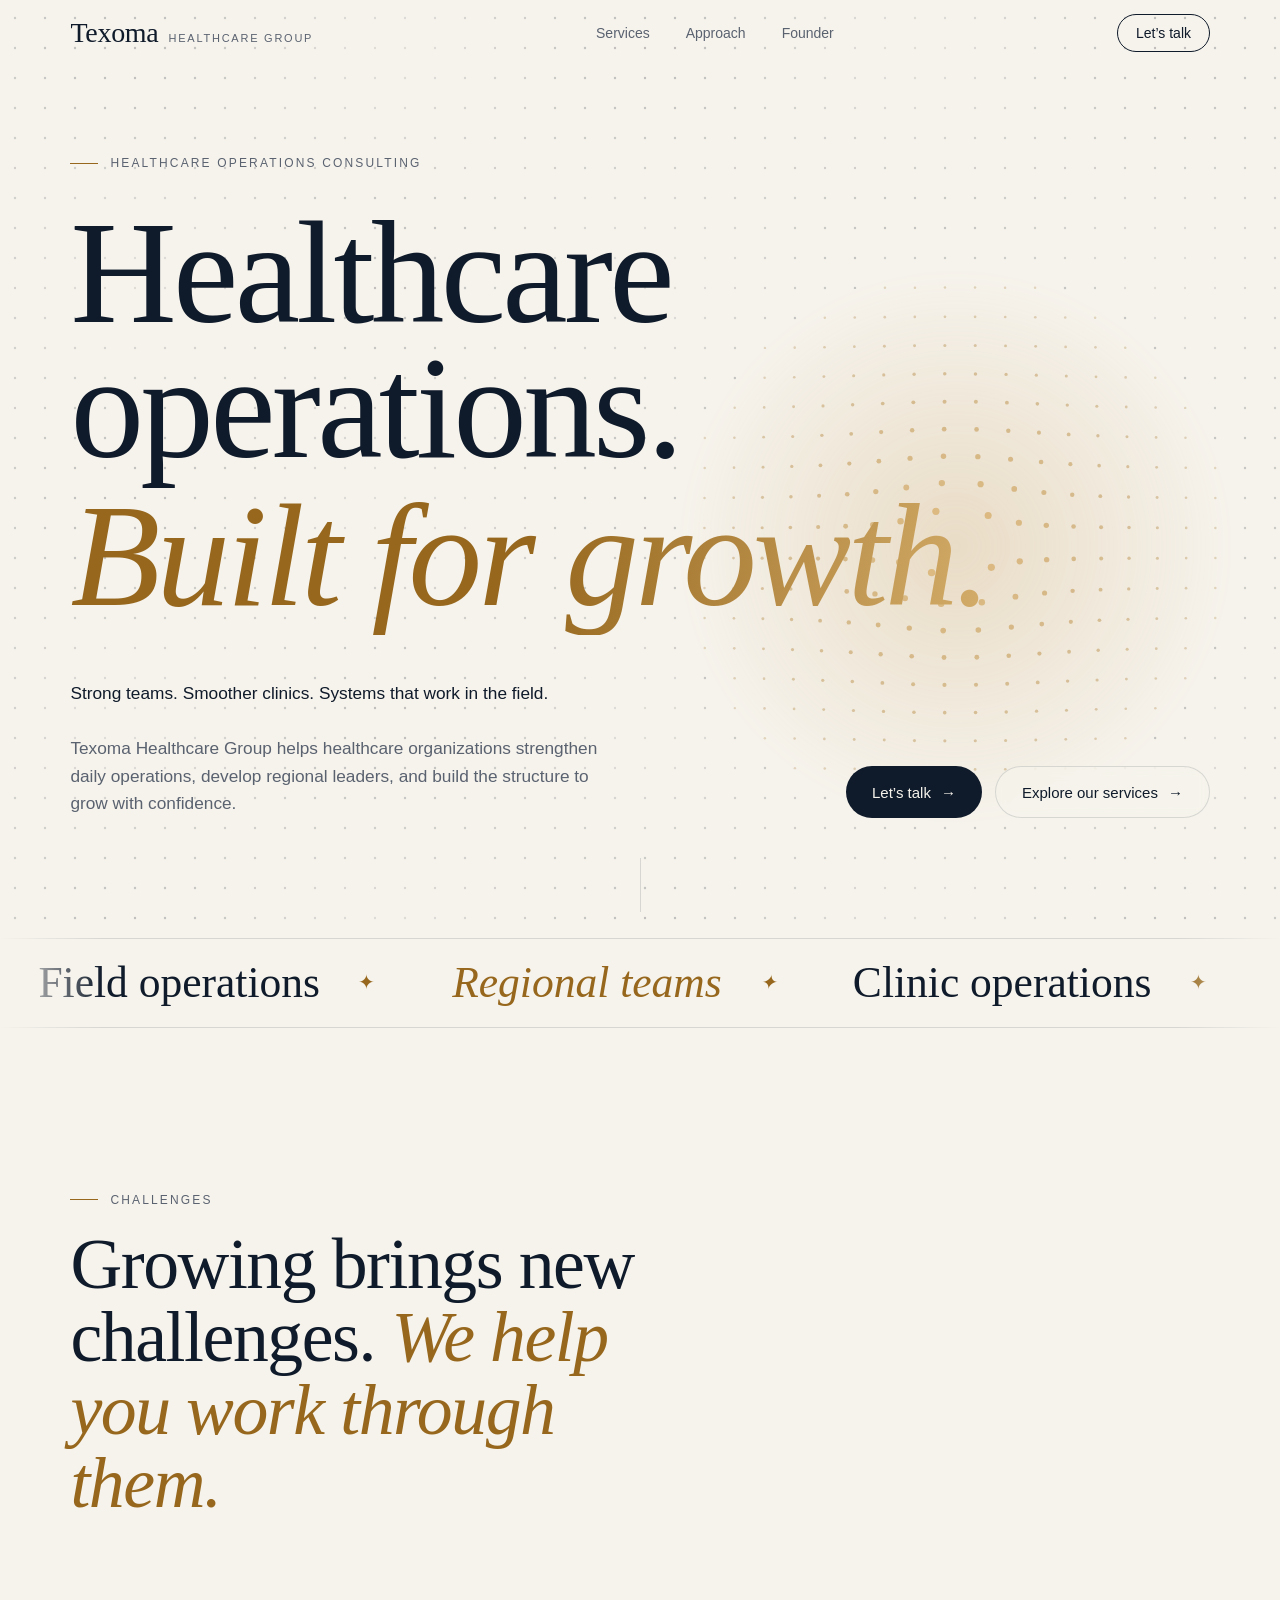
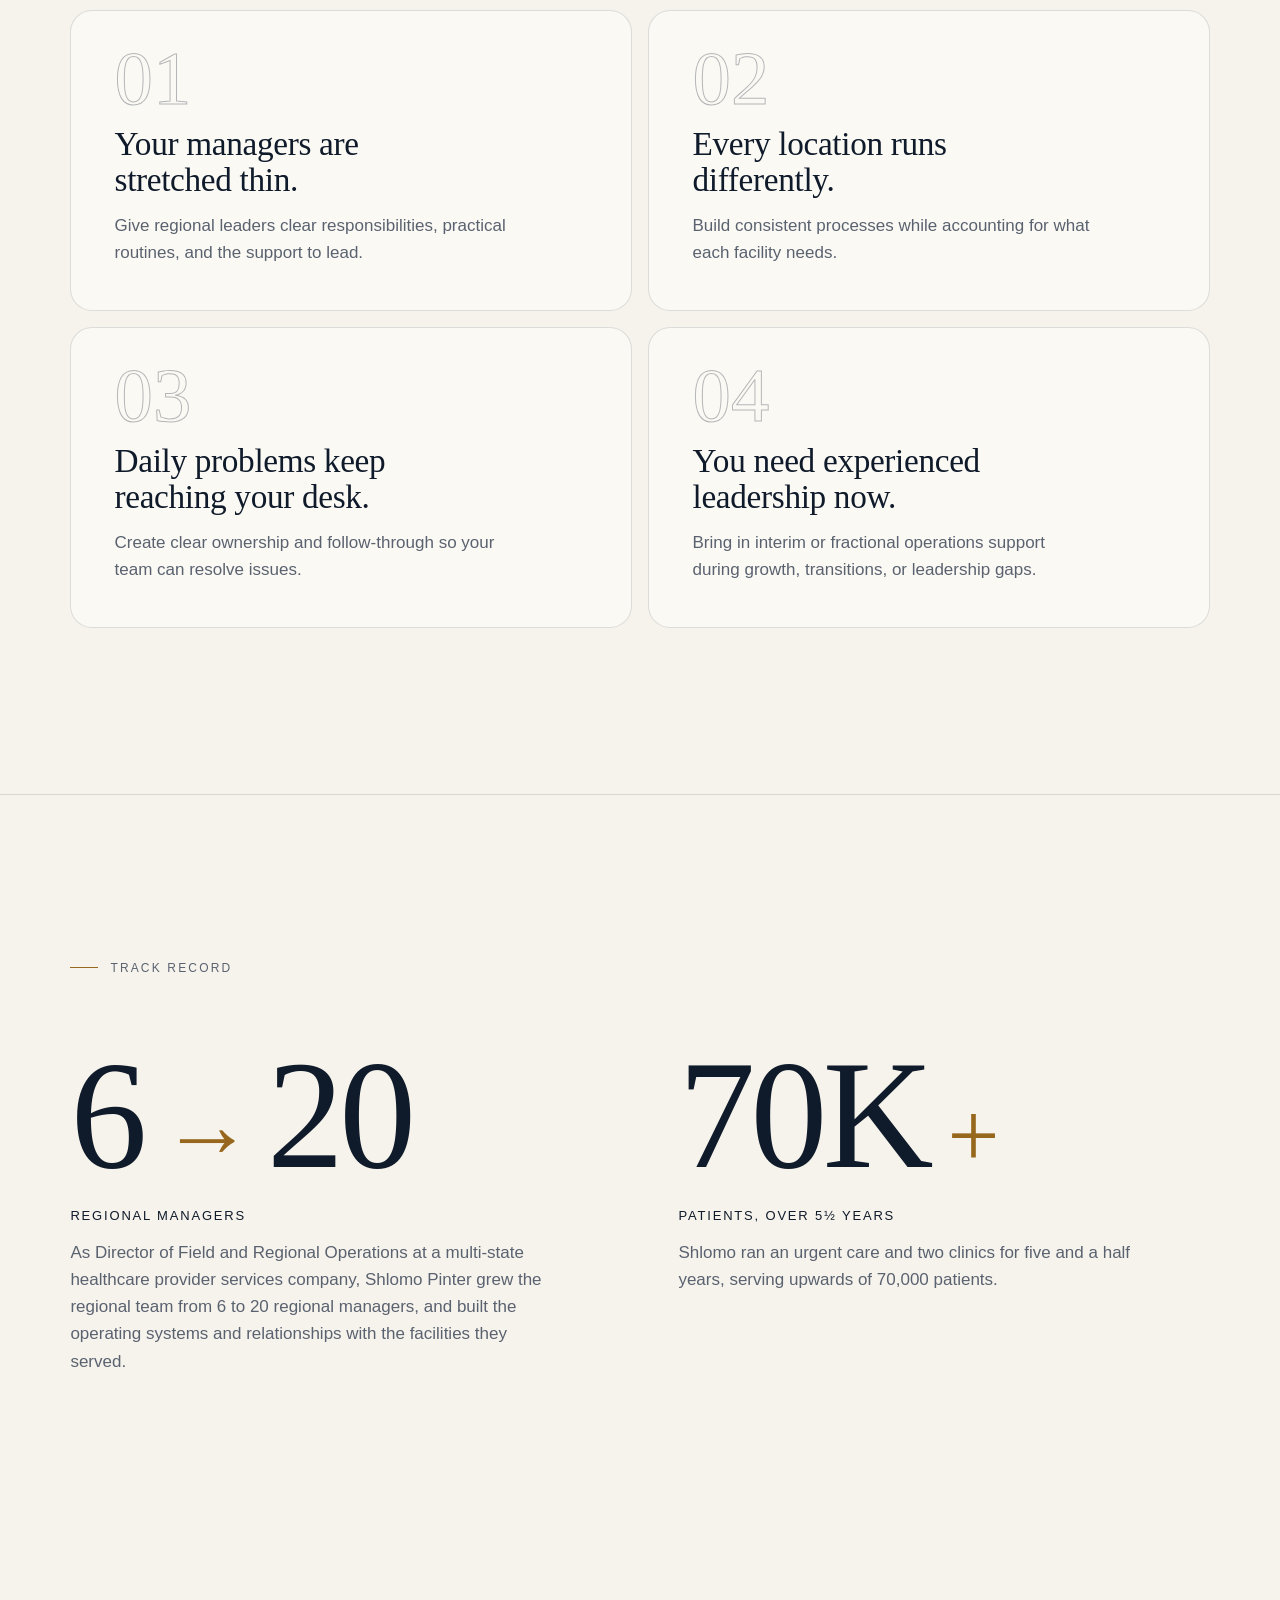
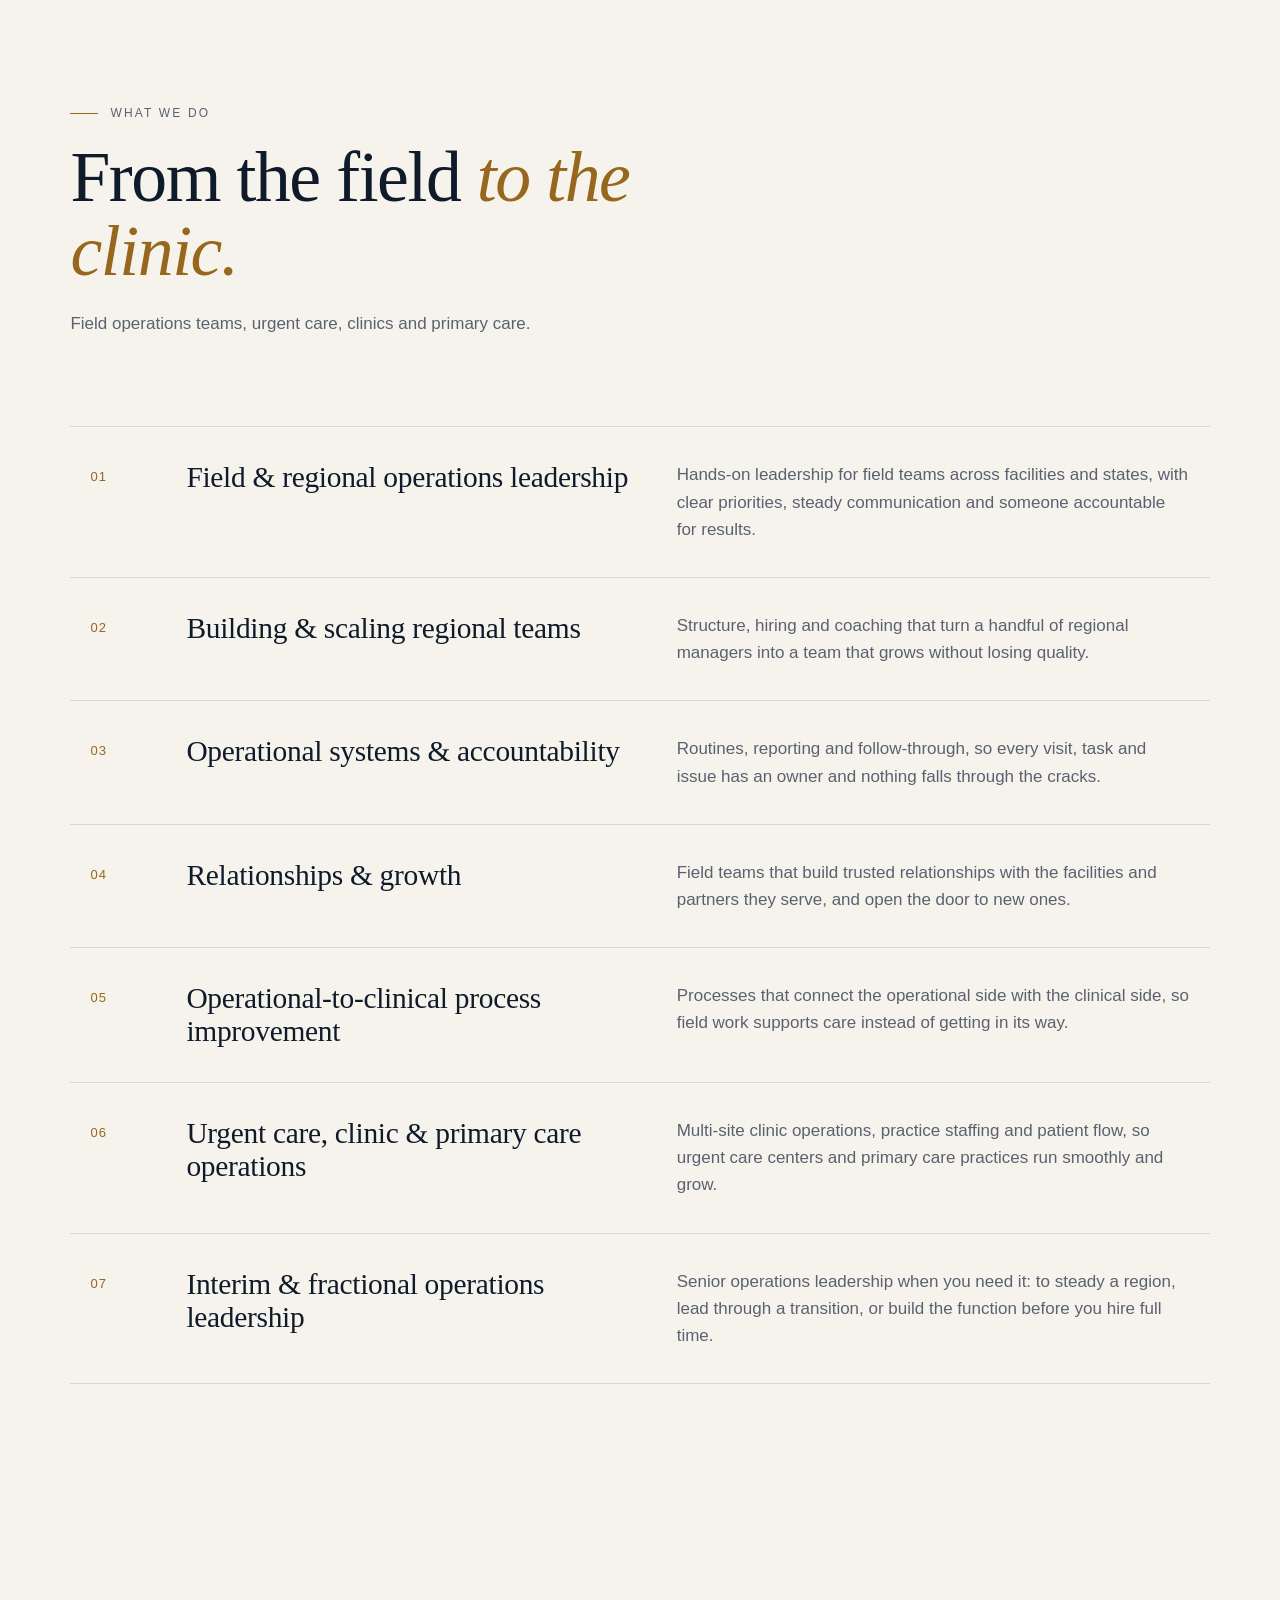
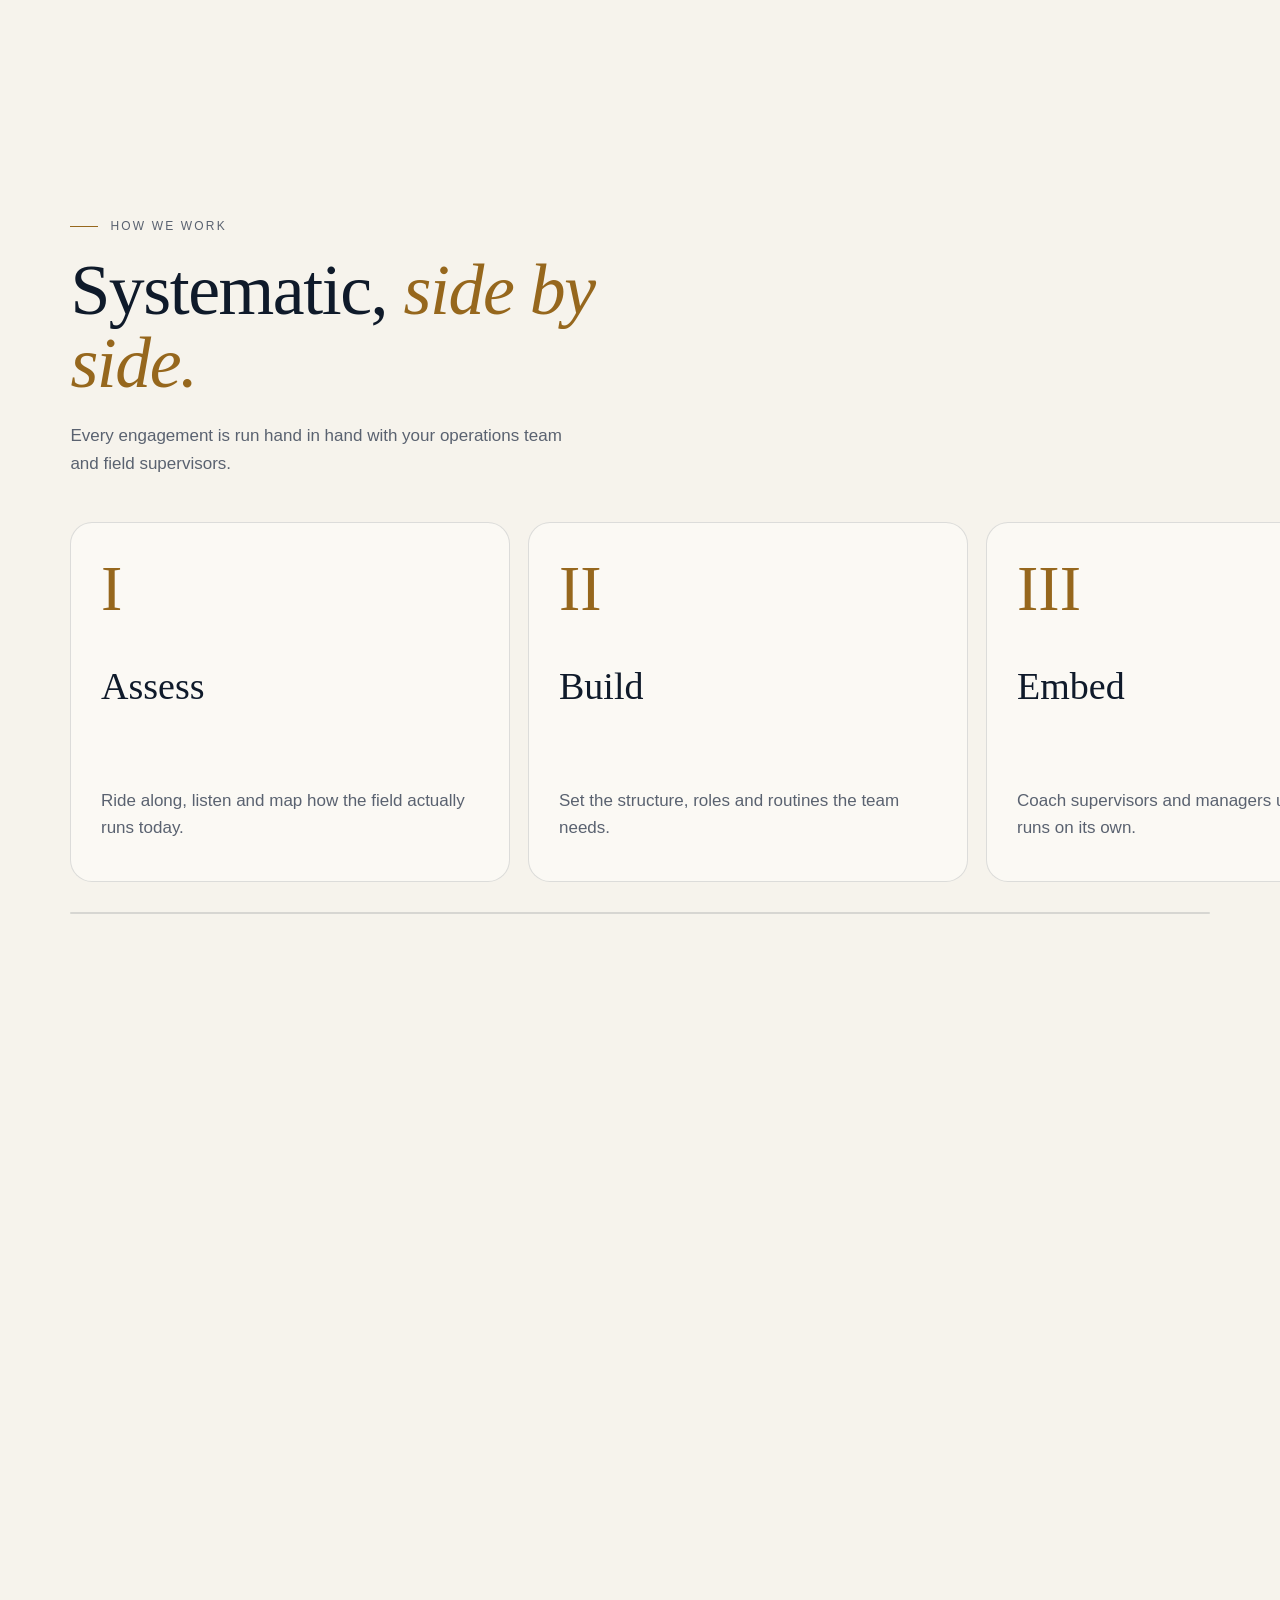
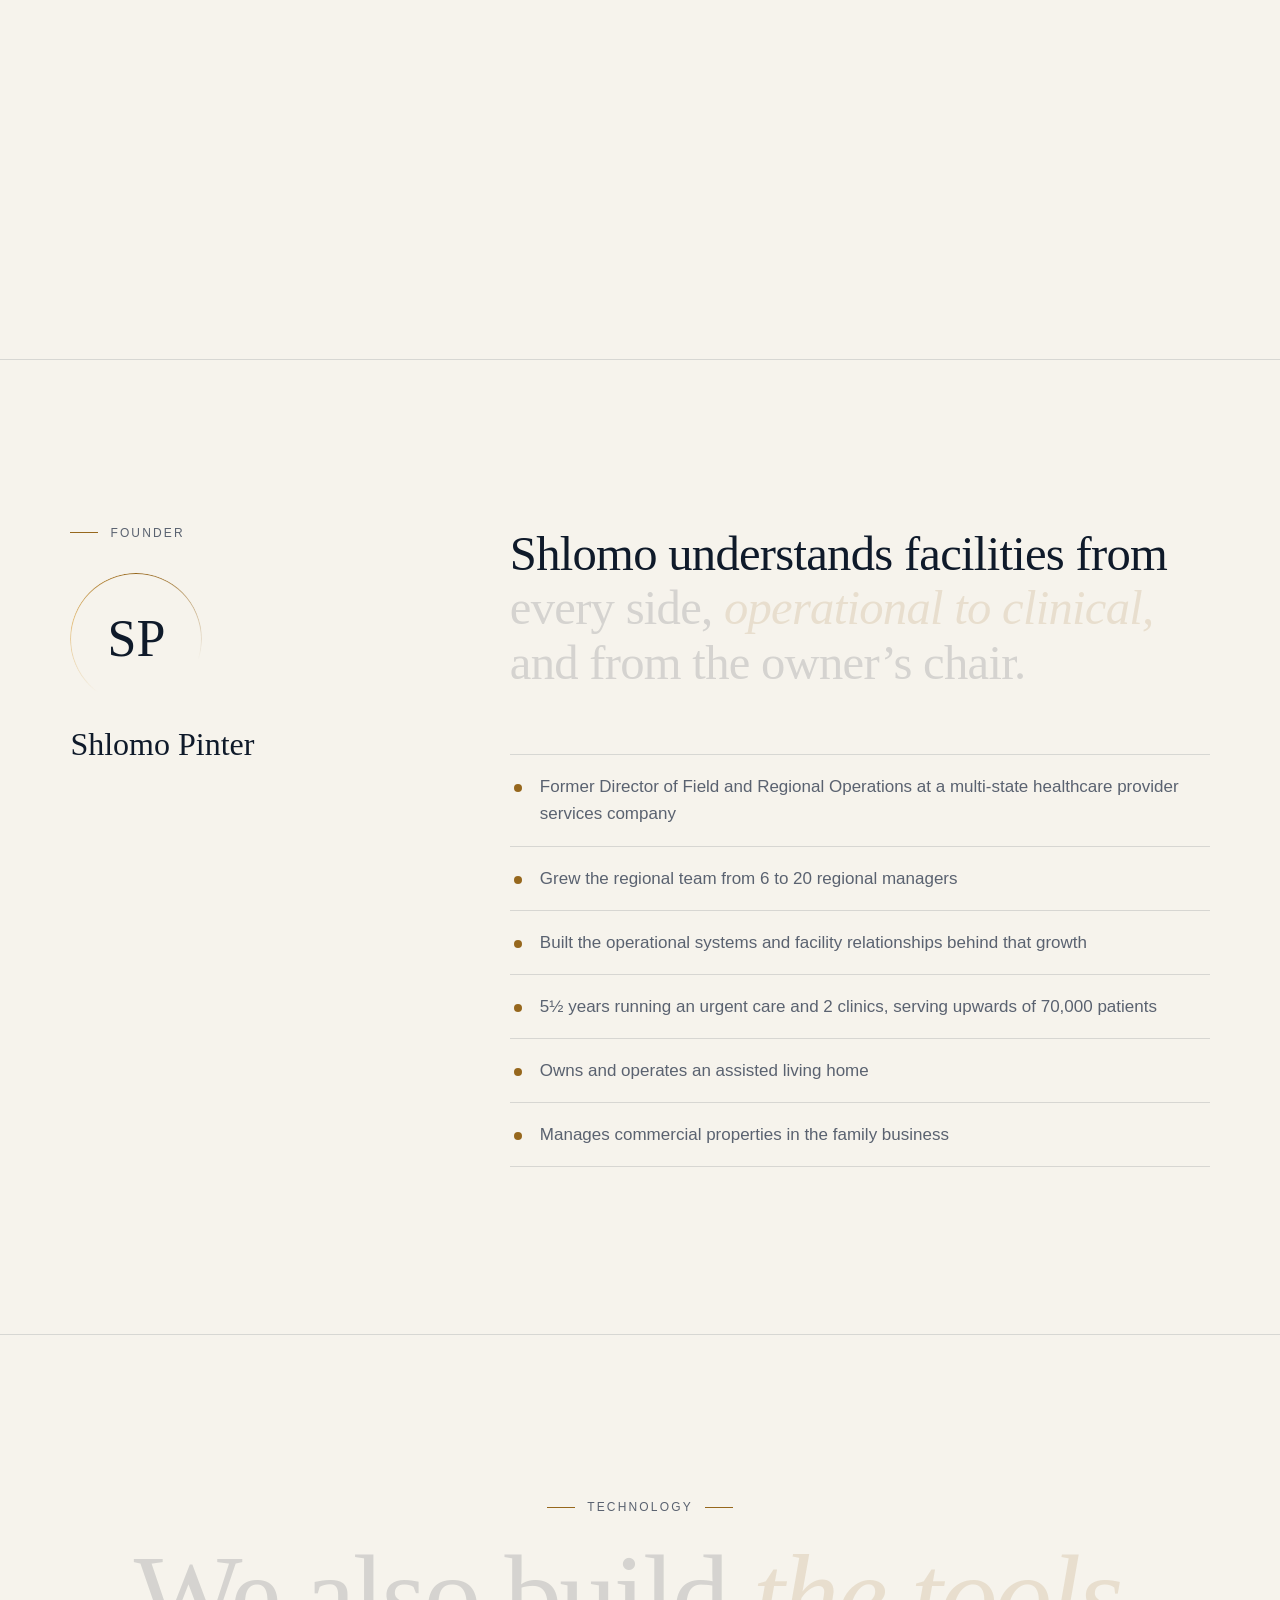
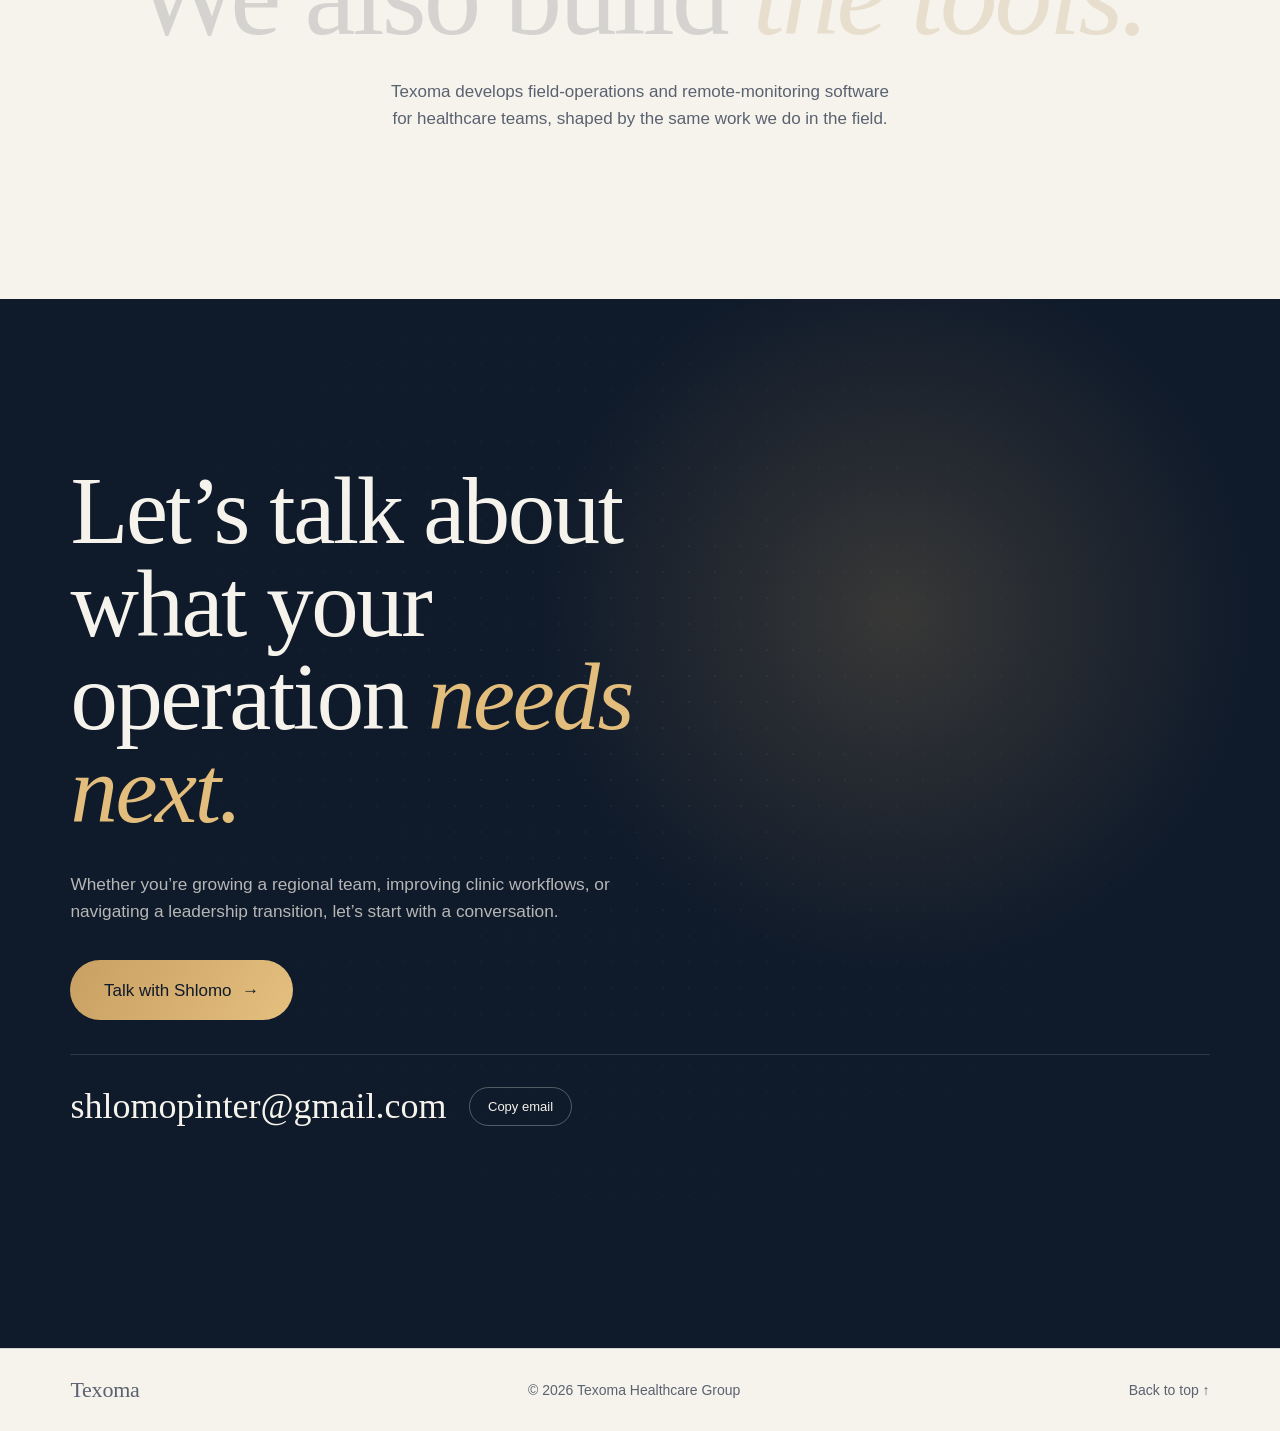
==== index.html @ 57faf811 "Interactive 2026 edition: cursor-reactive hero field, magnetic buttons, interactive challenge tiles," ====
<!doctype html>
<html lang="en" class="no-js">
<head>
<meta charset="utf-8">
<meta name="viewport" content="width=device-width, initial-scale=1, viewport-fit=cover">
<title>Texoma Healthcare Group | Healthcare operations consulting</title>
<meta name="description" content="Field operations and clinic operations leadership for healthcare providers. Build the team, the systems and the relationships that make growth stick.">
<meta property="og:title" content="Texoma Healthcare Group">
<meta property="og:description" content="Operations that hold up in the field. Field and regional operations leadership, from field teams to clinics.">
<meta property="og:image" content="https://shlomopinter-ops.github.io/texoma-healthcare-v2/og.png">
<meta property="og:image:width" content="1200">
<meta property="og:image:height" content="630">
<meta property="og:url" content="https://shlomopinter-ops.github.io/texoma-healthcare-v2/">
<meta property="og:type" content="website">
<meta property="og:site_name" content="Texoma Healthcare Group">
<meta name="twitter:card" content="summary_large_image">
<meta name="theme-color" content="#f5f3ee" media="(prefers-color-scheme: light)">
<meta name="theme-color" content="#0b1422" media="(prefers-color-scheme: dark)">
<meta name="color-scheme" content="light dark">
<link rel="icon" href="img/favicon.svg" type="image/svg+xml">
<link rel="apple-touch-icon" href="img/apple-touch-icon.png">
<link rel="preload" href="fonts/InstrumentSerif-Regular.woff2" as="font" type="font/woff2" crossorigin>
<link rel="preload" href="fonts/InstrumentSerif-Italic.woff2" as="font" type="font/woff2" crossorigin>
<link rel="stylesheet" href="styles.css">
<script>document.documentElement.classList.replace('no-js','js')</script>
<script src="script.js" defer></script>
</head>
<body>
<a class="skip" href="#main">Skip to content</a>
<div class="progress" aria-hidden="true"><span></span></div>
<div class="cursor" aria-hidden="true"></div>

<header class="nav" id="top">
  <a class="brand" href="#top" aria-label="Texoma Healthcare Group, back to top">
    <span class="brand-mark">Texoma</span><span class="brand-sub">Healthcare Group</span>
  </a>
  <nav aria-label="Primary">
    <ul class="nav-links">
      <li><a href="#work">Services</a></li>
      <li><a href="#approach">Approach</a></li>
      <li><a href="#founder">Founder</a></li>
    </ul>
  </nav>
  <a class="nav-cta magnetic" href="#contact"><span>Let&rsquo;s talk</span></a>
</header>

<main id="main">

  <section class="hero" aria-labelledby="hero-title">
    <canvas class="field" aria-hidden="true"></canvas>
    <div class="hero-glow" aria-hidden="true"></div>
    <div class="hero-inner">
      <p class="eyebrow reveal">Healthcare operations consulting</p>
      <h1 id="hero-title" class="display">
        <span class="line"><span class="reveal-line">Healthcare operations.</span></span>
        <span class="line"><span class="reveal-line"><em class="hero-em">Built for growth.</em></span></span>
      </h1>
      <div class="hero-foot reveal">
        <p class="lede"><strong>Strong teams. Smoother clinics. Systems that work in the field.</strong><br><br>Texoma Healthcare Group helps healthcare organizations strengthen daily operations, develop regional leaders, and build the structure to grow with confidence.</p>
        <p class="hero-ctas"><a class="btn btn-solid magnetic" href="#contact"><span>Let&rsquo;s talk <span class="btn-arrow" aria-hidden="true">&rarr;</span></span></a> <a class="btn btn-ghost magnetic" href="#work"><span>Explore our services <span class="btn-arrow" aria-hidden="true">&rarr;</span></span></a></p>
      </div>
    </div>
    <div class="scroll-cue" aria-hidden="true"><span></span></div>
  </section>

  <div class="marquee" role="region" aria-label="Focus areas">
    <ul class="marquee-track">
      <li>Field operations</li>
      <li>Regional teams</li>
      <li>Clinic operations</li>
      <li>Interim leadership</li>
    </ul>
    <ul class="marquee-track" aria-hidden="true">
      <li>Field operations</li>
      <li>Regional teams</li>
      <li>Clinic operations</li>
      <li>Interim leadership</li>
    </ul>
  </div>

  <section class="challenges" id="challenges" aria-labelledby="chal-title">
    <div class="section-head reveal">
      <h2 id="chal-title" class="label">Challenges</h2>
      <p class="section-title">Growing brings new challenges. <em>We help you work through them.</em></p>
    </div>
    <ol class="tiles">
      <li class="tile reveal" tabindex="0"><span class="tile-n" aria-hidden="true">01</span><h3>Your managers are stretched thin.</h3><p>Give regional leaders clear responsibilities, practical routines, and the support to lead.</p></li>
      <li class="tile reveal" tabindex="0"><span class="tile-n" aria-hidden="true">02</span><h3>Every location runs differently.</h3><p>Build consistent processes while accounting for what each facility needs.</p></li>
      <li class="tile reveal" tabindex="0"><span class="tile-n" aria-hidden="true">03</span><h3>Daily problems keep reaching your desk.</h3><p>Create clear ownership and follow-through so your team can resolve issues.</p></li>
      <li class="tile reveal" tabindex="0"><span class="tile-n" aria-hidden="true">04</span><h3>You need experienced leadership now.</h3><p>Bring in interim or fractional operations support during growth, transitions, or leadership gaps.</p></li>
    </ol>
  </section>

  <section class="record" aria-labelledby="record-title">
    <h2 id="record-title" class="label reveal">Track record</h2>
    <div class="stats">
      <article class="stat reveal">
        <div class="stat-num" role="text" aria-label="6 to 20"><span data-count="6">6</span><span class="stat-arrow" aria-hidden="true">&rarr;</span><span data-count="20">20</span></div>
        <h3>Regional managers</h3>
        <p>As Director of Field and Regional Operations at a multi-state healthcare provider services company, Shlomo Pinter grew the regional team from 6 to 20 regional managers, and built the operating systems and relationships with the facilities they served.</p>
      </article>
      <article class="stat reveal">
        <div class="stat-num" role="text" aria-label="70,000 plus"><span data-count="70000" data-format="k">70K</span><span class="plus">+</span></div>
        <h3>Patients, over 5&frac12; years</h3>
        <p>Shlomo ran an urgent care and two clinics for five and a half years, serving upwards of 70,000 patients.</p>
      </article>
    </div>
  </section>

  <section class="work" id="work" aria-labelledby="work-title">
    <div class="section-head reveal">
      <h2 id="work-title" class="label">What we do</h2>
      <p class="section-title">From the field <em>to the clinic.</em></p>
      <p class="section-note">Field operations teams, urgent care, clinics and primary care.</p>
    </div>
    <ol class="services">
      <li class="reveal"><span class="n">01</span><h3>Field &amp; regional operations leadership</h3><p>Hands-on leadership for field teams across facilities and states, with clear priorities, steady communication and someone accountable for results.</p></li>
      <li class="reveal"><span class="n">02</span><h3>Building &amp; scaling regional teams</h3><p>Structure, hiring and coaching that turn a handful of regional managers into a team that grows without losing quality.</p></li>
      <li class="reveal"><span class="n">03</span><h3>Operational systems &amp; accountability</h3><p>Routines, reporting and follow-through, so every visit, task and issue has an owner and nothing falls through the cracks.</p></li>
      <li class="reveal"><span class="n">04</span><h3>Relationships &amp; growth</h3><p>Field teams that build trusted relationships with the facilities and partners they serve, and open the door to new ones.</p></li>
      <li class="reveal"><span class="n">05</span><h3>Operational-to-clinical process improvement</h3><p>Processes that connect the operational side with the clinical side, so field work supports care instead of getting in its way.</p></li>
      <li class="reveal"><span class="n">06</span><h3>Urgent care, clinic &amp; primary care operations</h3><p>Multi-site clinic operations, practice staffing and patient flow, so urgent care centers and primary care practices run smoothly and grow.</p></li>
      <li class="reveal"><span class="n">07</span><h3>Interim &amp; fractional operations leadership</h3><p>Senior operations leadership when you need it: to steady a region, lead through a transition, or build the function before you hire full time.</p></li>
    </ol>
  </section>

  <section class="approach" id="approach" aria-labelledby="approach-title">
    <div class="pin">
      <div class="pin-sticky">
        <div class="section-head reveal">
          <h2 id="approach-title" class="label">How we work</h2>
          <p class="section-title">Systematic, <em>side by side.</em></p>
          <p class="section-note">Every engagement is run hand in hand with your operations team and field supervisors.</p>
        </div>
        <div class="track-wrap">
          <ol class="steps">
            <li class="step"><span class="step-n">I</span><h3>Assess</h3><p>Ride along, listen and map how the field actually runs today.</p></li>
            <li class="step"><span class="step-n">II</span><h3>Build</h3><p>Set the structure, roles and routines the team needs.</p></li>
            <li class="step"><span class="step-n">III</span><h3>Embed</h3><p>Coach supervisors and managers until the system runs on its own.</p></li>
            <li class="step"><span class="step-n">IV</span><h3>Scale</h3><p>Add people, facilities and regions on a foundation that holds.</p></li>
          </ol>
        </div>
        <div class="track-bar" aria-hidden="true"><span></span></div>
      </div>
    </div>
  </section>

  <section class="founder" id="founder" aria-labelledby="founder-title">
    <div class="founder-grid">
      <div class="founder-id reveal">
        <h2 class="label">Founder</h2>
        <div class="monogram" aria-hidden="true"><span>SP</span></div>
        <p id="founder-title" class="founder-name">Shlomo Pinter</p>
      </div>
      <div class="founder-body">
        <blockquote class="scrub"><p>Shlomo understands facilities from every side, <em>operational to clinical,</em> and from the owner&rsquo;s chair.</p></blockquote>
        <ul class="facts">
          <li class="reveal">Former Director of Field and Regional Operations at a multi-state healthcare provider services company</li>
          <li class="reveal">Grew the regional team from 6 to 20 regional managers</li>
          <li class="reveal">Built the operational systems and facility relationships behind that growth</li>
          <li class="reveal">5&frac12; years running an urgent care and 2 clinics, serving upwards of 70,000 patients</li>
          <li class="reveal">Owns and operates an assisted living home</li>
          <li class="reveal">Manages commercial properties in the family business</li>
        </ul>
      </div>
    </div>
  </section>

  <section class="tech" aria-labelledby="tech-title">
    <h2 class="label reveal">Technology</h2>
    <p id="tech-title" class="tech-line scrub">We also build <em>the tools.</em></p>
    <p class="section-note reveal">Texoma develops field-operations and remote-monitoring software for healthcare teams, shaped by the same work we do in the field.</p>
  </section>

  <section class="contact" id="contact" aria-labelledby="contact-title">
    <div class="contact-glow" aria-hidden="true"></div>
    <div class="contact-inner">
      <h2 id="contact-title" class="contact-title reveal">Let&rsquo;s talk about what your operation <em>needs next.</em></h2>
      <p class="lede reveal">Whether you&rsquo;re growing a regional team, improving clinic workflows, or navigating a leadership transition, let&rsquo;s start with a conversation.</p>
      <p class="reveal"><a class="btn btn-gold btn-lg magnetic" href="mailto:shlomopinter@gmail.com?subject=Texoma%20Healthcare%20Group"><span>Talk with Shlomo <span class="btn-arrow" aria-hidden="true">&rarr;</span></span></a></p>
      <div class="contact-row reveal">
        <a class="email" href="mailto:shlomopinter@gmail.com?subject=Texoma%20Healthcare%20Group">shlomopinter@gmail.com</a>
        <button class="copy magnetic" type="button" data-copy="shlomopinter@gmail.com"><span>Copy email</span></button>
      </div>
      <p class="copy-status" role="status" aria-live="polite"></p>
    </div>
  </section>

</main>

<footer class="foot">
  <span class="brand-mark small">Texoma</span>
  <span>&copy; <span id="year">2026</span> Texoma Healthcare Group</span>
  <a href="#top">Back to top &uarr;</a>
</footer>
</body>
</html>
---- styles.css ----
:root{
  --bg:#f6f3ec; --bg2:#efeadf; --ink:#0f1a2a; --muted:#5a6270; --line:rgba(15,26,42,.13);
  --accent:#96671d; --gold:#c9a063; --gold-hi:#e2bd7c; --dark:#0f1a2a; --dark2:#0a1320;
  --card:#fbf9f4; --dot:15,26,42;
  --serif:"Instrument Serif", "Iowan Old Style", Georgia, serif;
  --sans:"Inter", -apple-system, BlinkMacSystemFont, "Segoe UI", sans-serif;
  --pad:clamp(22px, 5.5vw, 88px); --max:1280px;
  --ease:cubic-bezier(.2,.7,.1,1); --spring:cubic-bezier(.34,1.56,.64,1);
  color-scheme:light dark;
}
@media (prefers-color-scheme:dark){
  :root{--bg:#0b1422; --bg2:#0f1a2b; --ink:#ece6da; --muted:#9aa3b2; --line:rgba(236,230,218,.12);
    --accent:#d6aa5f; --card:#101c2e; --dot:236,230,218; --dark:#060c16; --dark2:#04080f}
}
@font-face{font-family:"Instrument Serif";src:url(fonts/InstrumentSerif-Regular.woff2) format("woff2");font-weight:400;font-style:normal;font-display:swap}
@font-face{font-family:"Instrument Serif";src:url(fonts/InstrumentSerif-Italic.woff2) format("woff2");font-weight:400;font-style:italic;font-display:swap}
@font-face{font-family:"Inter";src:url(fonts/Inter-Regular.woff2) format("woff2");font-weight:400;font-display:swap}
@font-face{font-family:"Inter";src:url(fonts/Inter-Medium.woff2) format("woff2");font-weight:500;font-display:swap}

*,*::before,*::after{box-sizing:border-box}
html{scroll-behavior:smooth;-webkit-text-size-adjust:100%;overflow-x:clip}
body{margin:0;background:var(--bg);color:var(--ink);font:400 17px/1.6 var(--sans);-webkit-font-smoothing:antialiased;overflow-x:clip;transition:background .4s}
h1,h2,h3,p,ul,ol,blockquote{margin:0;padding:0}
ul,ol{list-style:none}
a{color:inherit}
em{font-style:italic;color:var(--accent)}
::selection{background:var(--gold);color:#0f1a2a}
:focus-visible{outline:2px solid var(--accent);outline-offset:4px;border-radius:4px}
.skip{position:absolute;left:-9999px;top:12px;background:var(--ink);color:var(--bg);padding:10px 16px;z-index:99;text-decoration:none}
.skip:focus{left:12px}

/* progress + cursor */
.progress{position:fixed;top:0;left:0;right:0;height:2px;z-index:50;pointer-events:none}
.progress span{display:block;height:100%;background:linear-gradient(90deg,var(--accent),var(--gold-hi));transform-origin:0 50%;transform:scaleX(var(--p,0))}
.cursor{display:none}
@media (hover:hover) and (pointer:fine){
  .js .cursor{display:block;position:fixed;left:0;top:0;width:34px;height:34px;margin:-17px 0 0 -17px;border:1px solid var(--accent);border-radius:50%;
    pointer-events:none;z-index:60;opacity:0;transition:width .3s var(--ease),height .3s var(--ease),margin .3s var(--ease),background .3s,opacity .3s,border-color .3s;mix-blend-mode:normal}
  .js .cursor.on{opacity:.7}
  .js .cursor.big{width:64px;height:64px;margin:-32px 0 0 -32px;background:rgba(201,160,99,.14);border-color:transparent}
}

/* nav */
.nav{position:sticky;top:0;z-index:20;display:flex;align-items:center;justify-content:space-between;gap:24px;
  padding:calc(14px + env(safe-area-inset-top)) var(--pad) 14px;background:transparent;
  border-bottom:1px solid transparent;transition:border-color .3s,background .3s}
.nav.scrolled{border-bottom-color:var(--line);background:color-mix(in srgb,var(--bg) 78%,transparent);
  -webkit-backdrop-filter:saturate(1.4) blur(16px);backdrop-filter:saturate(1.4) blur(16px)}
.brand{display:flex;align-items:baseline;gap:10px;text-decoration:none}
.brand-mark{font:400 28px/1 var(--serif);letter-spacing:-.01em}
.brand-mark.small{font-size:22px}
.brand-sub{font:500 11px/1 var(--sans);letter-spacing:.16em;text-transform:uppercase;color:var(--muted)}
.nav-links{display:flex;gap:36px}
.nav-links a{font:500 14px/1 var(--sans);text-decoration:none;color:var(--muted);position:relative;transition:color .2s}
.nav-links a::after{content:"";position:absolute;left:0;right:0;bottom:-6px;height:1px;background:var(--accent);transform:scaleX(0);transform-origin:right;transition:transform .4s var(--ease)}
.nav-links a:hover{color:var(--ink)}
.nav-links a:hover::after{transform:scaleX(1);transform-origin:left}
.nav-cta{font:500 14px/1 var(--sans);text-decoration:none;padding:11px 18px;border:1px solid var(--ink);border-radius:999px;display:inline-block;transition:background .3s,color .3s}
.nav-cta:hover{background:var(--ink);color:var(--bg)}
@media (max-width:760px){.nav-links{display:none}.brand-sub{display:none}.nav-cta{padding:10px 16px}}

/* buttons */
.magnetic{display:inline-block;will-change:transform}
.magnetic>span{display:inline-block;transition:transform .2s ease-out}
.btn{position:relative;display:inline-flex;align-items:center;justify-content:center;min-height:52px;padding:0 26px;border-radius:999px;
  font:500 15px/1 var(--sans);text-decoration:none;overflow:hidden;isolation:isolate;transition:color .35s,border-color .35s,box-shadow .35s}
.btn::before{content:"";position:absolute;inset:0;z-index:-1;border-radius:inherit;transform:translateY(101%);transition:transform .5s var(--ease)}
.btn:hover::before,.btn:focus-visible::before{transform:none}
.btn-arrow{display:inline-block;margin-left:6px;transition:transform .35s var(--ease)}
.btn:hover .btn-arrow{transform:translateX(4px)}
.btn-solid{background:var(--ink);color:var(--bg)}
.btn-solid::before{background:var(--accent)}
.btn-solid:hover{color:#fff;box-shadow:0 12px 34px -12px rgba(150,103,29,.6)}
.btn-ghost{border:1px solid var(--line);color:var(--ink);background:color-mix(in srgb,var(--bg) 60%,transparent);-webkit-backdrop-filter:blur(6px);backdrop-filter:blur(6px)}
.btn-ghost::before{background:var(--ink)}
.btn-ghost:hover{color:var(--bg);border-color:var(--ink)}
.btn-gold{background:linear-gradient(120deg,var(--gold),var(--gold-hi),var(--gold));background-size:200% 100%;color:#0f1a2a;animation:sheen 5s linear infinite}
.btn-gold::before{background:#f6f3ec}
.btn-lg{min-height:60px;padding:0 34px;font-size:17px}
@keyframes sheen{to{background-position:-200% 0}}

/* hero */
.hero{position:relative;min-height:calc(100svh - 64px);display:flex;flex-direction:column;justify-content:center;padding:clamp(40px,8vh,120px) var(--pad) 120px;max-width:none;overflow:hidden;margin-top:-64px;padding-top:calc(64px + clamp(40px,10vh,140px))}
.field{position:absolute;inset:0;width:100%;height:100%;z-index:0}
.hero-glow{position:absolute;left:0;top:0;width:min(70vw,620px);aspect-ratio:1;margin:calc(min(70vw,620px) / -2) 0 0 calc(min(70vw,620px) / -2);border-radius:50%;
  background:radial-gradient(circle,rgba(201,160,99,.28),rgba(201,160,99,0) 62%);filter:blur(10px);z-index:0;pointer-events:none;transform:translate3d(50vw,40vh,0);will-change:transform}
.hero-inner{position:relative;z-index:1;max-width:var(--max);width:100%;margin:0 auto}
.eyebrow{font:500 12px/1 var(--sans);letter-spacing:.18em;text-transform:uppercase;color:var(--muted);margin-bottom:clamp(22px,4vh,40px);display:flex;align-items:center;gap:12px}
.eyebrow::before{content:"";width:28px;height:1px;background:var(--accent)}
.display{font:400 clamp(54px,11.5vw,168px)/.92 var(--serif);letter-spacing:-.025em}
.line{display:block;overflow:hidden;padding-bottom:.08em}
.reveal-line{display:block}
.js .reveal-line{transform:translateY(105%);transition:transform 1.2s var(--ease)}
.js .line:nth-child(2) .reveal-line{transition-delay:.12s}
.loaded .reveal-line{transform:none}
.hero-em{background:linear-gradient(100deg,var(--accent) 20%,var(--gold-hi) 45%,var(--accent) 70%);background-size:250% 100%;-webkit-background-clip:text;background-clip:text;color:transparent;animation:shimmer 7s ease-in-out infinite;padding-right:.06em}
@keyframes shimmer{0%,100%{background-position:100% 0}50%{background-position:0 0}}
.hero-foot{margin-top:clamp(28px,5vh,56px);display:grid;grid-template-columns:minmax(0,560px) auto;gap:32px;align-items:end;justify-content:space-between}
.lede{font-size:clamp(17px,1.35vw,19px);color:var(--muted);max-width:560px}
.lede strong{color:var(--ink);font-weight:500}
.hero-ctas{display:flex;flex-wrap:wrap;gap:12px}
.scroll-cue{position:absolute;left:50%;bottom:26px;width:1px;height:54px;background:var(--line);overflow:hidden;z-index:1}
.scroll-cue span{position:absolute;left:0;top:-40%;width:1px;height:40%;background:var(--accent);animation:cue 2.2s var(--ease) infinite}
@keyframes cue{to{top:110%}}
@media (max-width:860px){.hero-foot{grid-template-columns:1fr}}
@media (max-width:520px){.hero-ctas .btn{flex:1 1 100%}.scroll-cue{display:none}.hero{padding-bottom:64px}.display{font-size:clamp(54px,16vw,72px)}.eyebrow{letter-spacing:.12em;font-size:11px}.pin-on .step{min-height:300px}}

/* marquee */
.marquee{display:flex;overflow:hidden;border-block:1px solid var(--line);padding:22px 0;user-select:none;
  -webkit-mask:linear-gradient(90deg,transparent,#000 8%,#000 92%,transparent);mask:linear-gradient(90deg,transparent,#000 8%,#000 92%,transparent)}
.marquee-track{display:flex;flex-shrink:0;min-width:100%;justify-content:space-around;gap:0;animation:marquee 26s linear infinite}
.marquee:hover .marquee-track{animation-play-state:paused}
.marquee li{font:400 clamp(26px,3.4vw,44px)/1 var(--serif);white-space:nowrap;padding:0 clamp(20px,3vw,44px);display:flex;align-items:center;gap:clamp(20px,3vw,44px)}
.marquee li::after{content:"\2726";font-size:.45em;color:var(--accent)}
.marquee li:nth-child(even){font-style:italic;color:var(--accent)}
@keyframes marquee{to{transform:translateX(-100%)}}

/* sections */
section{padding:clamp(80px,13vw,180px) var(--pad);max-width:calc(var(--max) + 2 * var(--pad));margin:0 auto}
.label{font:500 12px/1 var(--sans);letter-spacing:.18em;text-transform:uppercase;color:var(--muted);display:flex;align-items:center;gap:12px}
.label::before{content:"";width:28px;height:1px;background:var(--accent)}
.section-head{display:grid;gap:22px;margin-bottom:clamp(44px,7vw,90px)}
.section-title{font:400 clamp(38px,5.6vw,80px)/1.02 var(--serif);letter-spacing:-.02em;max-width:16ch}
.section-note{color:var(--muted);max-width:520px}

/* reveal */
.js .reveal{opacity:0;transform:translateY(28px);transition:opacity 1s var(--ease),transform 1s var(--ease)}
.js .reveal.in{opacity:1;transform:none}

/* challenge tiles */
.tiles{display:grid;grid-template-columns:repeat(2,minmax(0,1fr));gap:16px;perspective:1200px}
.tile{position:relative;padding:clamp(28px,3.4vw,48px);padding-top:clamp(84px,9vw,120px);border:1px solid var(--line);border-radius:22px;background:var(--card);
  overflow:hidden;isolation:isolate;outline:none;cursor:default;
  transition:border-color .4s,box-shadow .5s var(--ease),opacity 1s var(--ease);
  transform:perspective(1000px) rotateX(var(--rx,0deg)) rotateY(var(--ry,0deg));transform-style:preserve-3d}
.js .tile.reveal.in{transform:perspective(1000px) rotateX(var(--rx,0deg)) rotateY(var(--ry,0deg))}
.tile::before{content:"";position:absolute;inset:0;z-index:-1;opacity:0;transition:opacity .5s;
  background:radial-gradient(420px circle at var(--mx,50%) var(--my,30%),rgba(201,160,99,.22),transparent 60%)}
.tile::after{content:"";position:absolute;left:0;bottom:0;height:2px;width:100%;background:linear-gradient(90deg,var(--accent),var(--gold-hi));transform:scaleX(0);transform-origin:left;transition:transform .7s var(--ease)}
.tile-n{position:absolute;top:clamp(18px,2.4vw,30px);left:clamp(28px,3.4vw,48px);font:400 clamp(56px,6vw,88px)/1 var(--serif);color:transparent;
  -webkit-text-stroke:1px color-mix(in srgb,var(--ink) 30%,transparent);transition:color .5s,-webkit-text-stroke-color .5s,text-shadow .5s,transform .6s var(--spring)}
.tile h3{font:400 clamp(28px,2.6vw,38px)/1.08 var(--serif);letter-spacing:-.01em;margin-bottom:14px;max-width:18ch}
.tile p{color:var(--muted);max-width:42ch}
.tile:hover,.tile:focus-visible,.tile.active{border-color:color-mix(in srgb,var(--accent) 55%,transparent);box-shadow:0 30px 60px -30px rgba(15,26,42,.35)}
.tile:hover::before,.tile:focus-visible::before,.tile.active::before{opacity:1}
.tile:hover::after,.tile:focus-visible::after,.tile.active::after{transform:scaleX(1)}
.tile:hover .tile-n,.tile:focus-visible .tile-n,.tile.active .tile-n{color:var(--gold);-webkit-text-stroke-color:transparent;text-shadow:0 0 28px rgba(226,189,124,.55);transform:translateZ(30px) scale(1.04)}
@media (max-width:760px){.tiles{grid-template-columns:1fr}}

/* record */
.record{border-top:1px solid var(--line)}
.stats{display:grid;grid-template-columns:1fr 1fr;gap:clamp(40px,6vw,96px);margin-top:clamp(40px,6vw,72px)}
.stat-num{font:400 clamp(84px,12vw,180px)/.9 var(--serif);letter-spacing:-.03em;display:flex;align-items:baseline;gap:.12em;margin-bottom:24px;font-variant-numeric:tabular-nums}
.stat-arrow,.plus{color:var(--accent);font-size:.6em}
.stat h3{font:500 13px/1.3 var(--sans);letter-spacing:.14em;text-transform:uppercase;margin-bottom:14px}
.stat p{color:var(--muted);max-width:480px}
@media (max-width:760px){.stats{grid-template-columns:1fr}}

/* services */
.services{border-top:1px solid var(--line)}
.services li{position:relative;display:grid;grid-template-columns:72px minmax(0,1fr) minmax(0,1.1fr);gap:24px;padding:34px 20px;border-bottom:1px solid var(--line);isolation:isolate;transition:color .45s}
.services li::before{content:"";position:absolute;inset:0;z-index:-1;background:var(--ink);transform:scaleY(0);transform-origin:bottom;transition:transform .55s var(--ease)}
.services .n{font:500 13px/2.4 var(--sans);color:var(--accent);letter-spacing:.08em}
.services h3{font:400 clamp(26px,2.3vw,34px)/1.12 var(--serif);letter-spacing:-.01em}
.services p{color:var(--muted);transition:color .45s}
@media (hover:hover){
  .services li:hover{color:var(--bg)}
  .services li:hover::before{transform:scaleY(1)}
  .services li:hover p{color:color-mix(in srgb,var(--bg) 72%,transparent)}
  .services li:hover .n{color:var(--gold-hi)}
}
@media (max-width:860px){.services li{grid-template-columns:44px 1fr;padding:28px 4px}.services li p{grid-column:2}}

/* approach: sticky horizontal timeline */
.approach{max-width:none;padding-left:0;padding-right:0}
.pin-sticky{padding:0 var(--pad);max-width:calc(var(--max) + 2 * var(--pad));margin:0 auto}
.track-wrap{overflow:visible}
.steps{display:grid;grid-template-columns:repeat(4,minmax(0,1fr));gap:16px}
.step{position:relative;padding:34px 30px 40px;border-radius:22px;border:1px solid var(--line);background:var(--card);transition:border-color .5s,background .5s,color .5s}
.step-n{display:block;font:400 64px/1 var(--serif);color:var(--accent);margin-bottom:46px}
.step h3{font:400 38px/1 var(--serif);margin-bottom:12px}
.step p{color:var(--muted)}
.track-bar{height:2px;background:var(--line);margin-top:30px;border-radius:2px;overflow:hidden}
.track-bar span{display:block;height:100%;background:linear-gradient(90deg,var(--accent),var(--gold-hi));transform-origin:0 50%;transform:scaleX(var(--tp,0))}
.pin-on .pin{position:relative}
.pin-on .pin-sticky{position:sticky;top:0;height:100svh;display:flex;flex-direction:column;justify-content:center;overflow:hidden;max-width:none}
.pin-on .pin-sticky .section-head{margin-bottom:clamp(28px,5vh,60px);max-width:var(--max);width:100%;margin-left:auto;margin-right:auto}
.pin-on .track-wrap{width:100%;max-width:var(--max);margin:0 auto}
.pin-on .steps{display:flex;gap:18px;width:max-content;will-change:transform;transform:translate3d(var(--tx,0px),0,0)}
.pin-on .step{width:clamp(270px,36vw,440px);min-height:clamp(280px,40vh,380px);display:flex;flex-direction:column}
.pin-on .step p{margin-top:auto}
.pin-on .step.lit{border-color:color-mix(in srgb,var(--accent) 60%,transparent);background:var(--ink);color:var(--bg)}
.pin-on .step.lit p{color:color-mix(in srgb,var(--bg) 72%,transparent)}
.pin-on .step.lit .step-n{color:var(--gold-hi);text-shadow:0 0 30px rgba(226,189,124,.45)}
.pin-on .track-bar{max-width:var(--max);width:100%;margin-left:auto;margin-right:auto}
@media (max-width:860px){.steps{grid-template-columns:1fr 1fr}}
@media (max-width:520px){.steps{grid-template-columns:1fr}.pin-on .step{width:78vw}.pin-on .step-n{margin-bottom:24px}}

/* founder */
.founder{border-top:1px solid var(--line)}
.founder-grid{display:grid;grid-template-columns:minmax(0,.8fr) minmax(0,1.6fr);gap:clamp(40px,7vw,120px)}
.monogram{position:relative;width:132px;height:132px;border-radius:50%;margin:34px 0 22px;display:grid;place-items:center;font:400 52px/1 var(--serif)}
.monogram::before{content:"";position:absolute;inset:0;border-radius:50%;padding:1px;
  background:conic-gradient(from var(--a,0deg),var(--accent),transparent 30%,transparent 60%,var(--gold-hi),var(--accent));
  -webkit-mask:linear-gradient(#000 0 0) content-box,linear-gradient(#000 0 0);-webkit-mask-composite:xor;mask-composite:exclude;animation:spin 8s linear infinite}
@property --a{syntax:"<angle>";initial-value:0deg;inherits:false}
@keyframes spin{to{--a:360deg}}
.founder-name{font:400 32px/1.1 var(--serif)}
blockquote p{font:400 clamp(32px,3.8vw,56px)/1.12 var(--serif);letter-spacing:-.015em}
.facts{margin-top:clamp(36px,5vw,64px);border-top:1px solid var(--line)}
.facts li{padding:18px 0 18px 30px;border-bottom:1px solid var(--line);position:relative;color:var(--muted)}
.facts li::before{content:"";position:absolute;left:4px;top:29px;width:8px;height:8px;border-radius:50%;background:var(--accent);box-shadow:0 0 0 0 rgba(201,160,99,.5)}
.facts li.in::before{animation:ping 1.6s var(--ease) .3s 1}
@keyframes ping{0%{box-shadow:0 0 0 0 rgba(201,160,99,.6)}100%{box-shadow:0 0 0 12px rgba(201,160,99,0)}}
@media (max-width:860px){.founder-grid{grid-template-columns:1fr}}

/* scroll-scrubbed words */
.js .scrub .w{opacity:.14;transition:opacity .25s linear}
.js .scrub .w.on{opacity:1}

/* tech */
.tech{text-align:center;display:grid;justify-items:center;gap:26px;border-top:1px solid var(--line)}
.tech .label::after{content:"";width:28px;height:1px;background:var(--accent)}
.tech-line{font:400 clamp(52px,9vw,140px)/.98 var(--serif);letter-spacing:-.025em}
.tech .section-note{margin:0 auto}

/* contact */
.contact{position:relative;max-width:none;background:var(--dark);color:#f6f3ec;overflow:hidden;isolation:isolate}
.contact-glow{position:absolute;inset:0;z-index:-1;background:radial-gradient(600px circle at var(--cx,70%) var(--cy,30%),rgba(201,160,99,.22),transparent 60%);transition:background .1s}
.contact::after{content:"";position:absolute;inset:0;z-index:-1;pointer-events:none;opacity:.5;
  background-image:radial-gradient(rgba(246,243,236,.10) 1px,transparent 1px);background-size:26px 26px;
  -webkit-mask:radial-gradient(ellipse at 50% 40%,#000,transparent 75%);mask:radial-gradient(ellipse at 50% 40%,#000,transparent 75%)}
.contact-inner{max-width:var(--max);margin:0 auto;display:grid;gap:34px}
.contact em{color:var(--gold-hi)}
.contact-title{font:400 clamp(46px,7.4vw,120px)/.98 var(--serif);letter-spacing:-.025em;max-width:14ch}
.contact .lede{color:rgba(246,243,236,.72);max-width:600px}
.contact-row{display:flex;flex-wrap:wrap;align-items:center;gap:14px 22px;padding-top:30px;border-top:1px solid rgba(246,243,236,.14)}
.email{font:400 clamp(24px,3vw,36px)/1.2 var(--serif);text-decoration:none;background:linear-gradient(var(--gold-hi),var(--gold-hi)) 0 100%/0 1px no-repeat;transition:background-size .5s var(--ease);word-break:break-all}
.email:hover{background-size:100% 1px}
.copy{font:500 13px/1 var(--sans);color:#f6f3ec;background:transparent;border:1px solid rgba(246,243,236,.3);border-radius:999px;padding:12px 18px;cursor:pointer;transition:background .3s,color .3s}
.copy:hover{background:#f6f3ec;color:#0f1a2a}
.copy-status{min-height:1.4em;color:var(--gold-hi);font-size:14px}

/* footer */
.foot{display:flex;flex-wrap:wrap;justify-content:space-between;align-items:center;gap:14px 28px;padding:30px var(--pad) calc(30px + env(safe-area-inset-bottom));font-size:14px;color:var(--muted);border-top:1px solid var(--line)}
.foot a{text-decoration:none}
.foot a:hover{color:var(--ink)}

@media (prefers-reduced-motion:reduce){
  html{scroll-behavior:auto}
  *,*::before,*::after{animation:none!important;transition-duration:.01ms!important}
  .js .reveal,.js .reveal-line{opacity:1;transform:none}
  .js .scrub .w{opacity:1}
  .marquee-track{animation:none}
  .marquee-track[aria-hidden]{display:none}
  .marquee{flex-wrap:wrap}
}
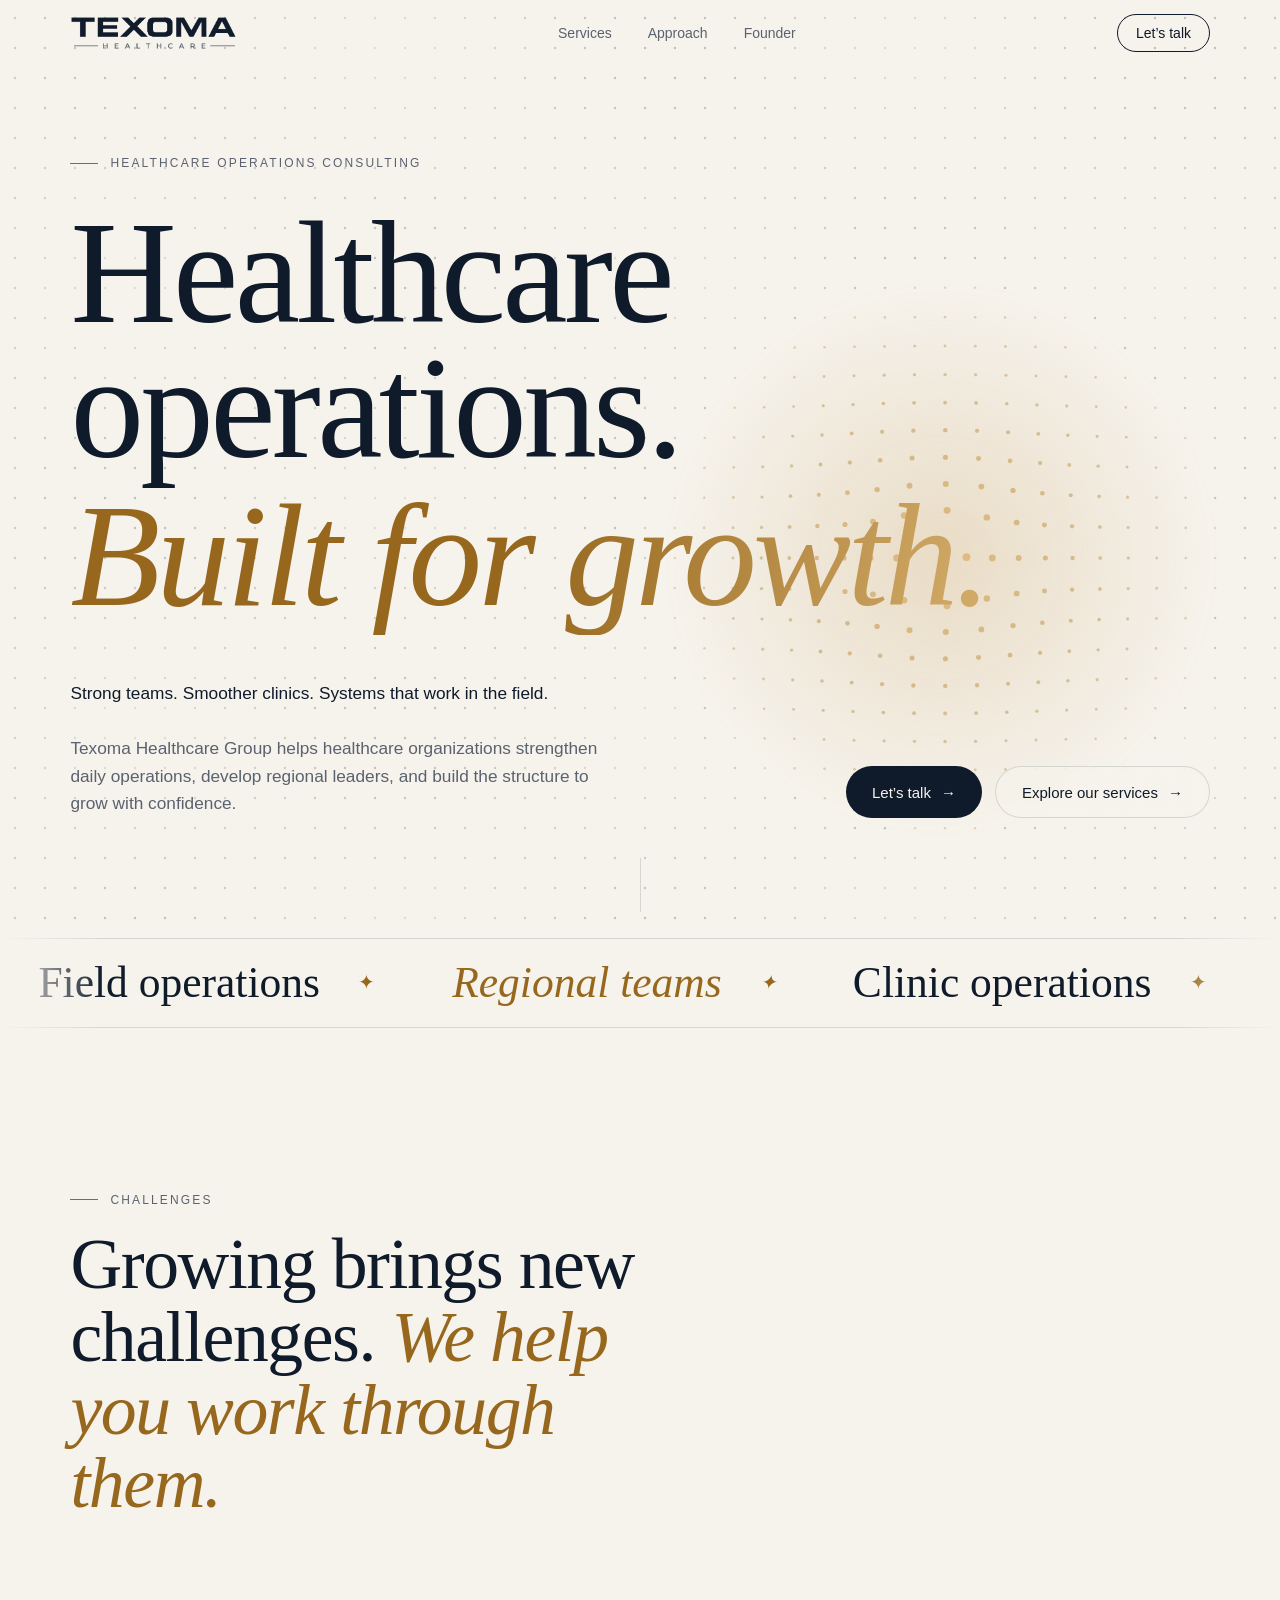
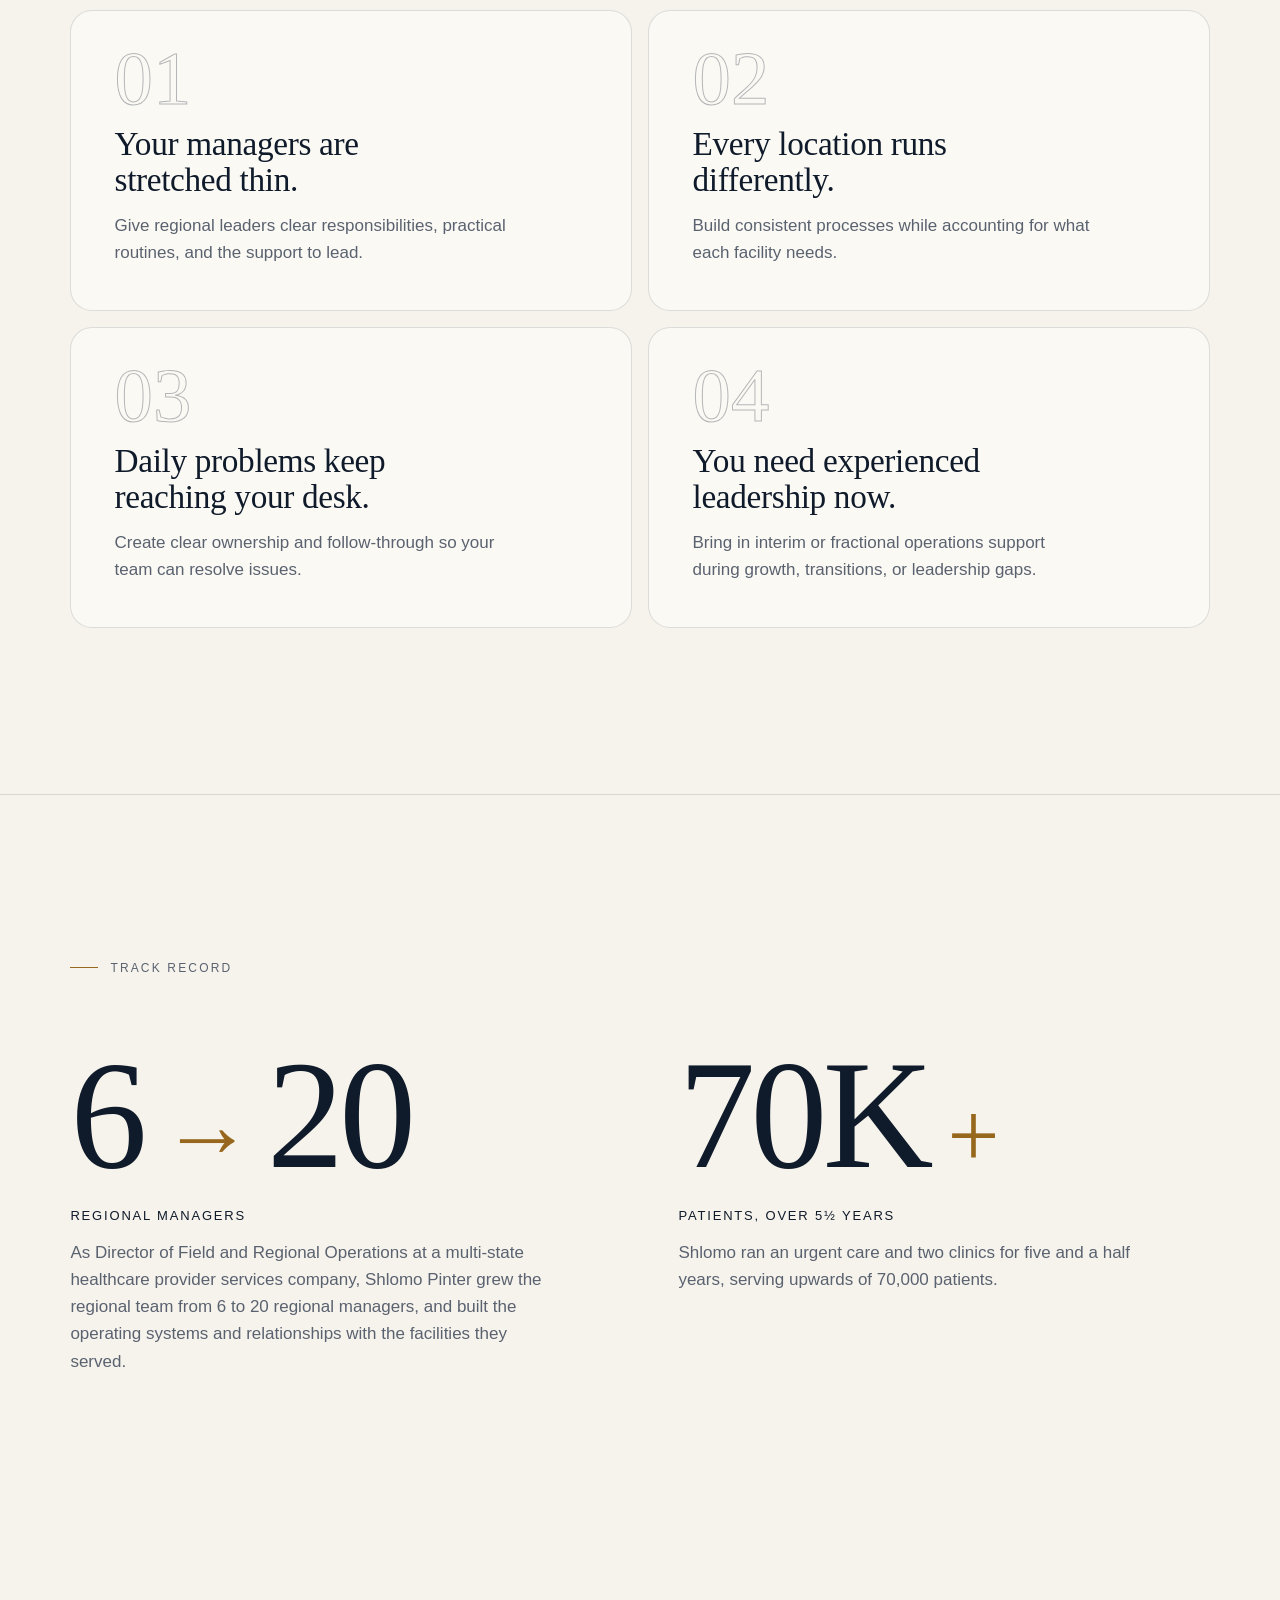
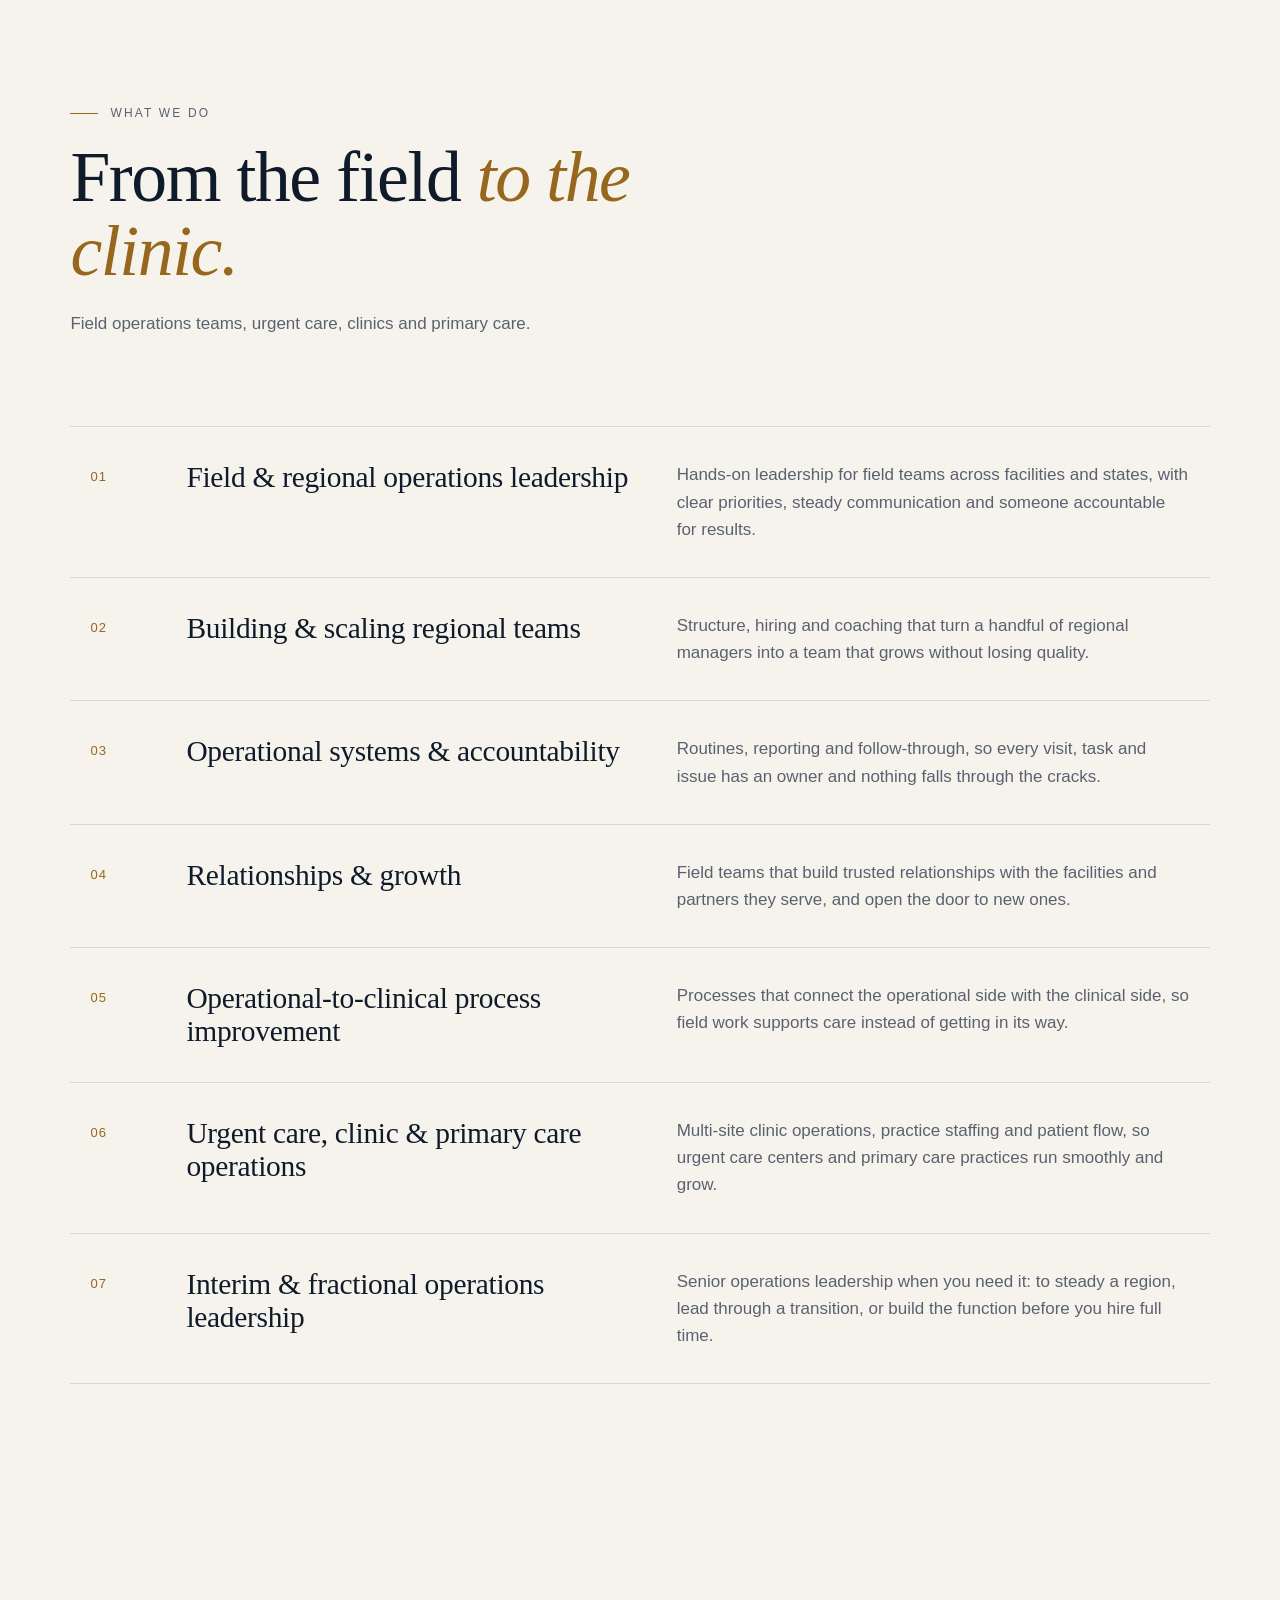
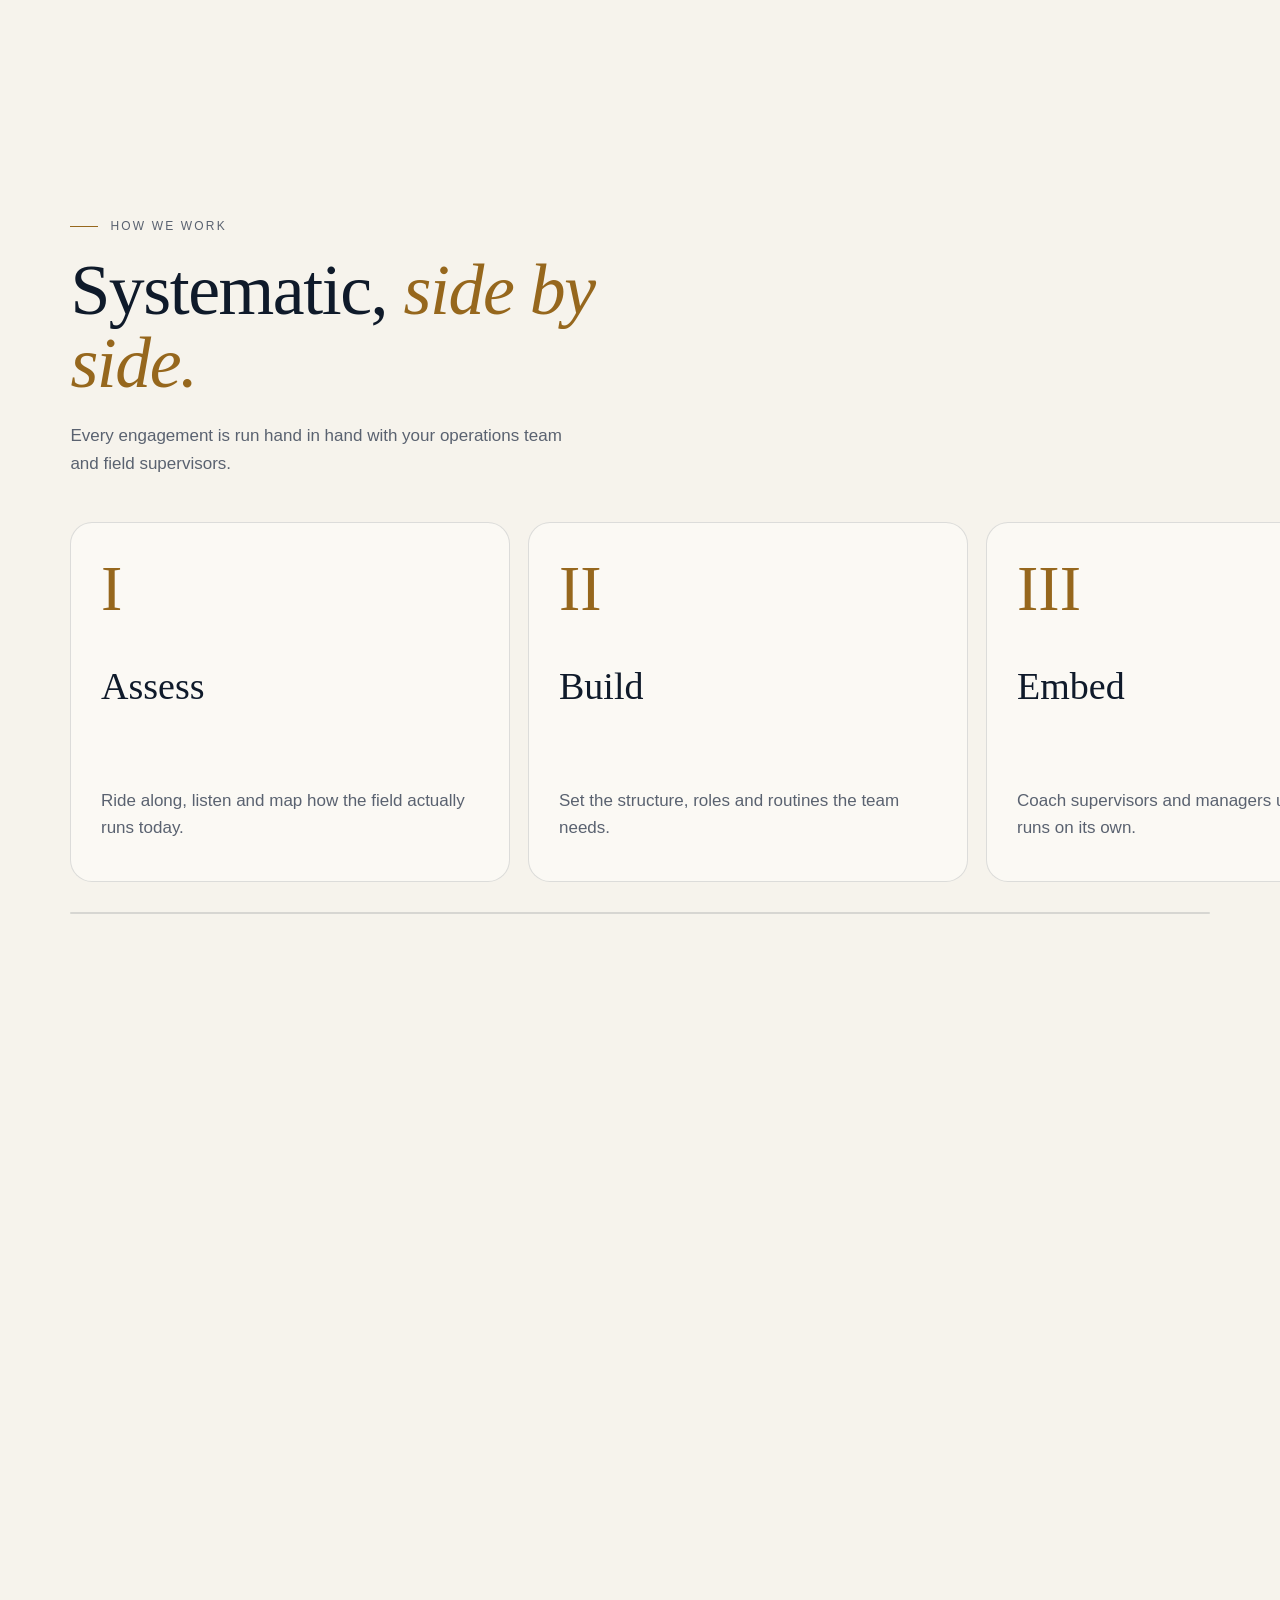
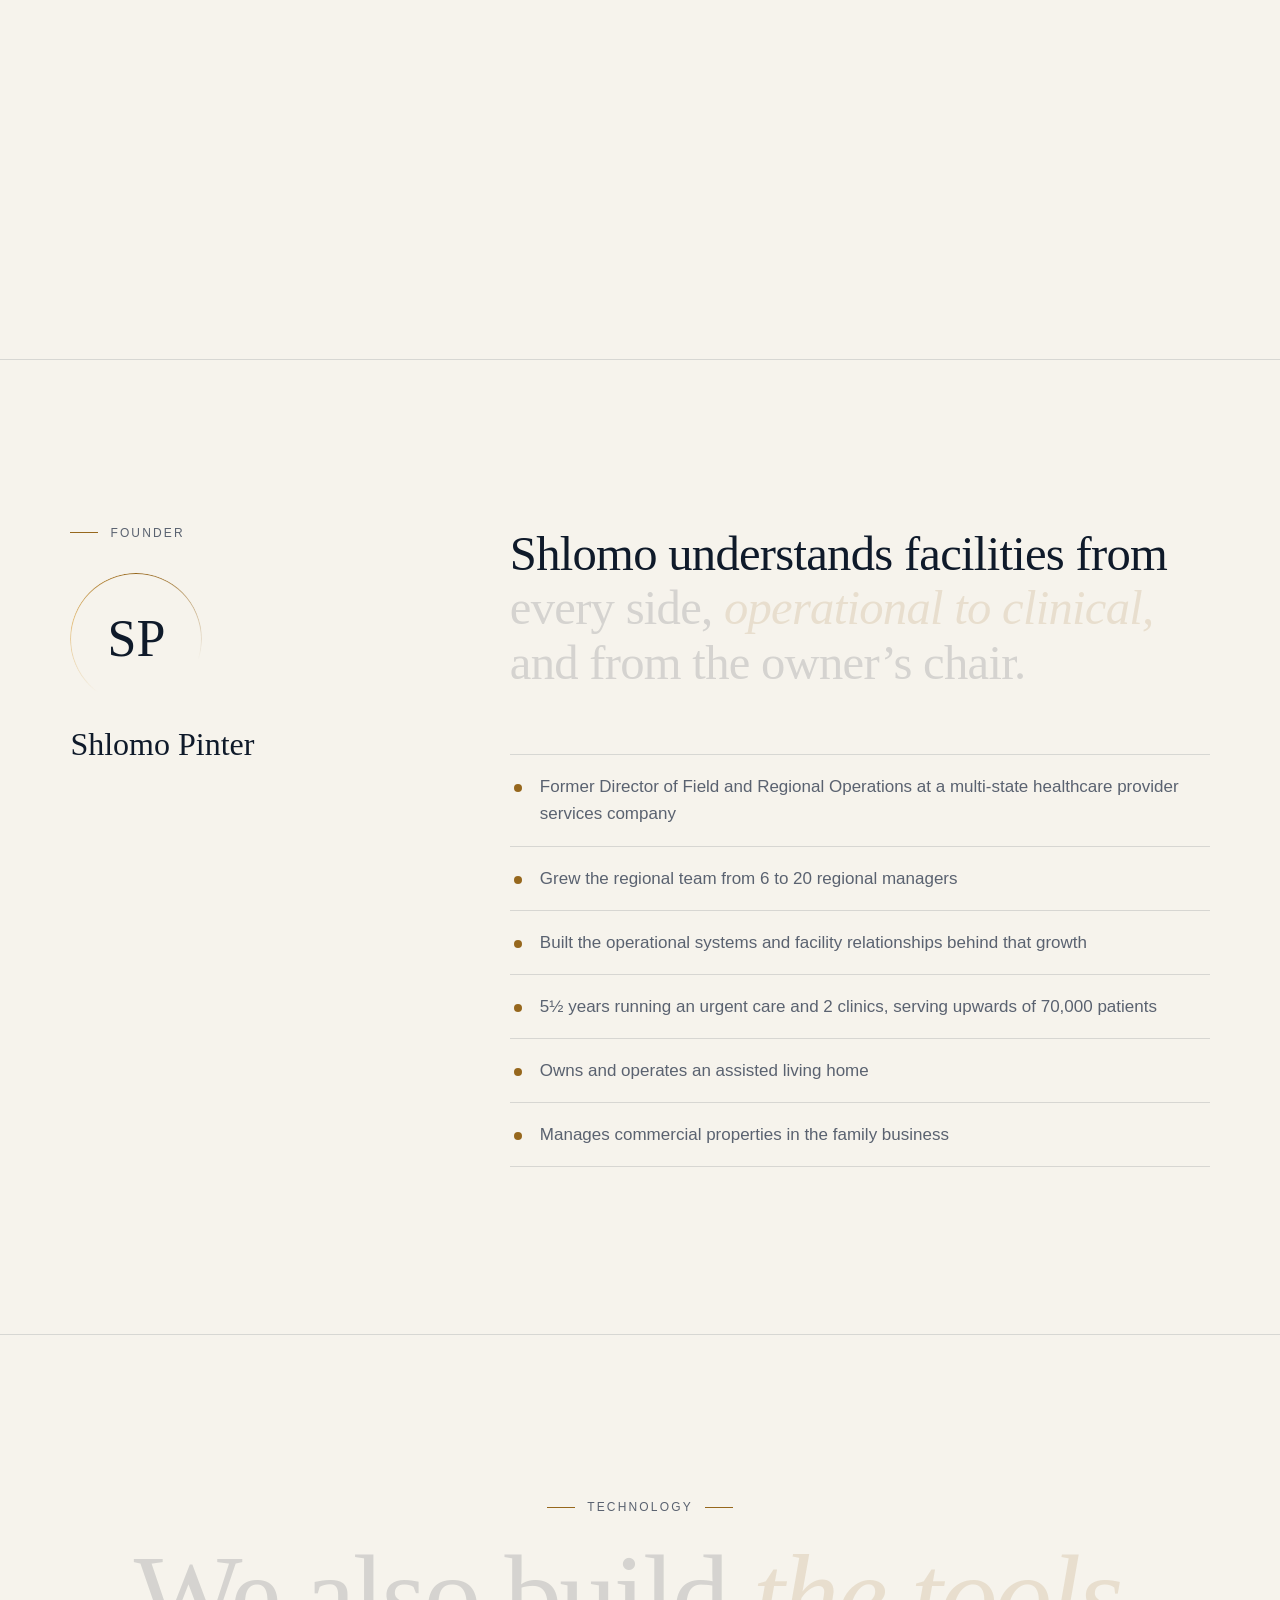
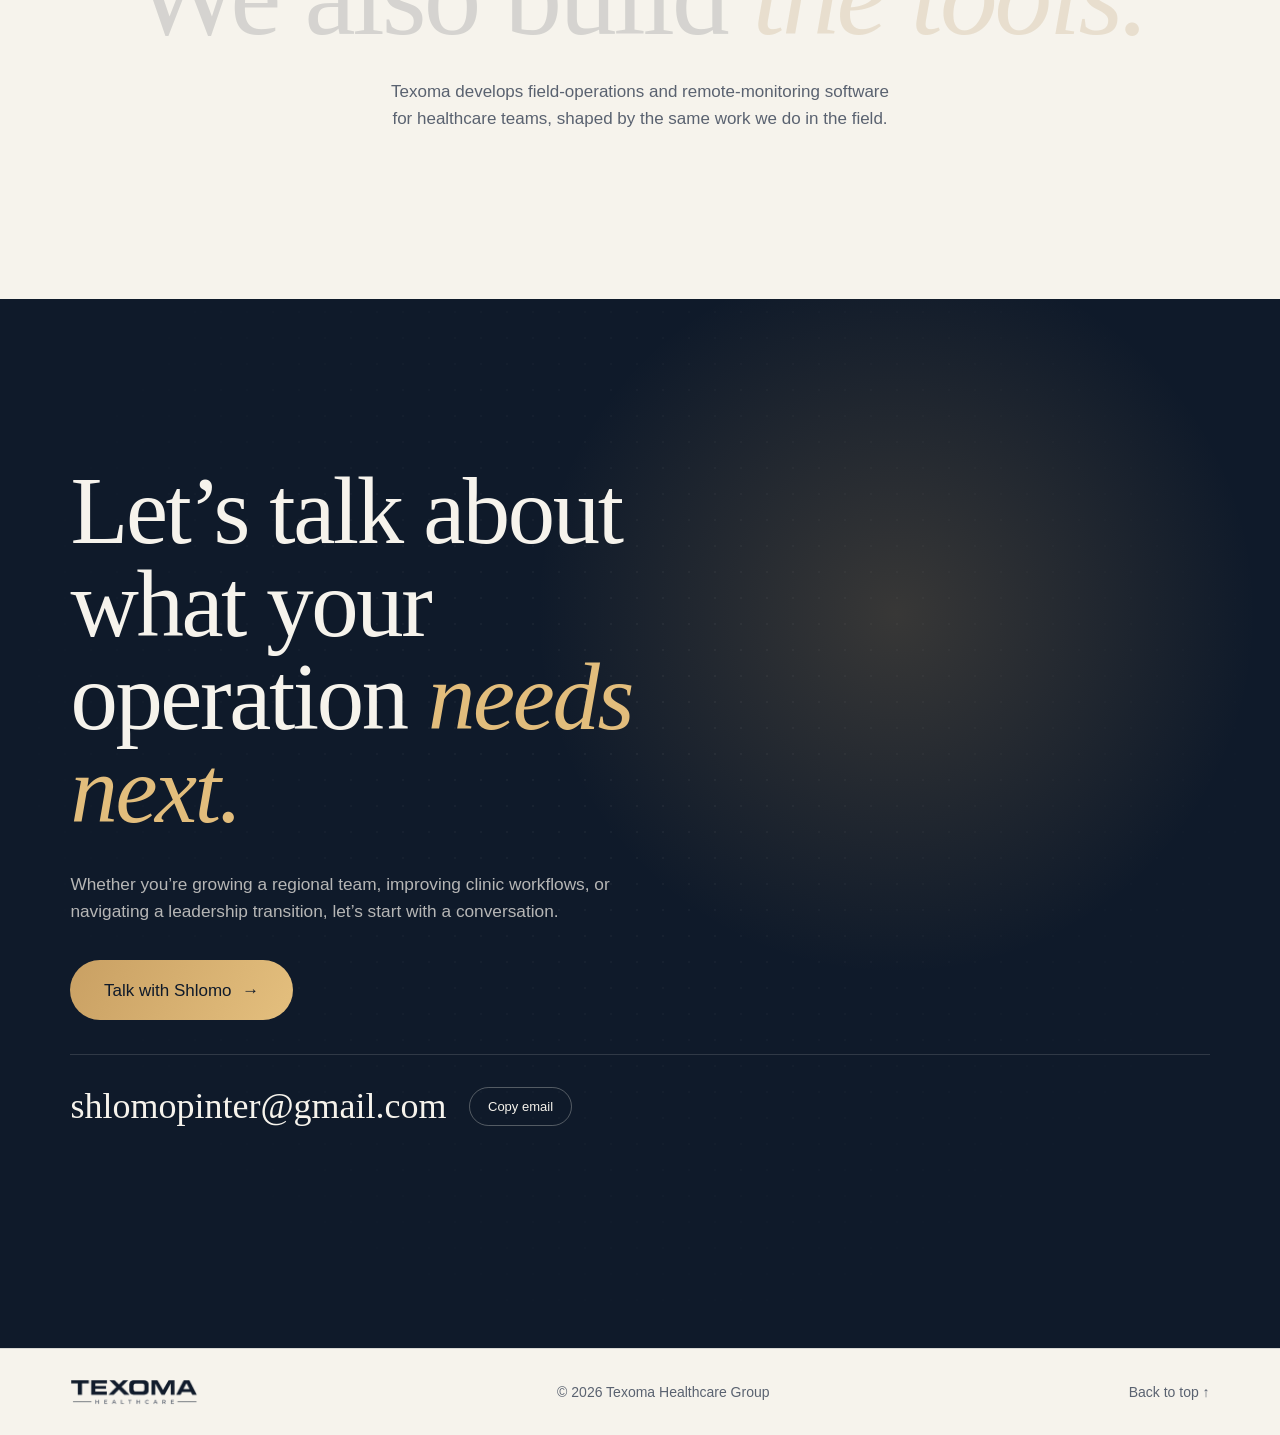
==== commit cc02180b: "Texoma Healthcare logo in nav and footer" ====
--- a/index.html
+++ b/index.html
@@ -32,7 +32,7 @@
 
 <header class="nav" id="top">
   <a class="brand" href="#top" aria-label="Texoma Healthcare Group, back to top">
-    <span class="brand-mark">Texoma</span><span class="brand-sub">Healthcare Group</span>
+    <img class="logo logo-dk" src="img/logo-dark.png" alt="Texoma Healthcare" width="1055" height="215"><img class="logo logo-lt" src="img/logo-light.png" alt="" aria-hidden="true" width="1055" height="215">
   </a>
   <nav aria-label="Primary">
     <ul class="nav-links">
@@ -189,7 +189,7 @@
 </main>
 
 <footer class="foot">
-  <span class="brand-mark small">Texoma</span>
+  <span class="foot-logo"><img class="logo logo-dk" src="img/logo-dark.png" alt="Texoma Healthcare" width="1055" height="215" loading="lazy"><img class="logo logo-lt" src="img/logo-light.png" alt="" aria-hidden="true" width="1055" height="215" loading="lazy"></span>
   <span>&copy; <span id="year">2026</span> Texoma Healthcare Group</span>
   <a href="#top">Back to top &uarr;</a>
 </footer>
--- a/styles.css
+++ b/styles.css
@@ -255,3 +255,11 @@
   .marquee-track[aria-hidden]{display:none}
   .marquee{flex-wrap:wrap}
 }
+
+/* logo */
+.brand{align-items:center}
+.logo{display:block;height:34px;width:auto}
+.logo-lt{display:none}
+.foot-logo .logo{height:26px}
+@media (prefers-color-scheme:dark){.logo-dk{display:none}.logo-lt{display:block}}
+@media (max-width:760px){.logo{height:30px}.foot-logo .logo{height:22px}}
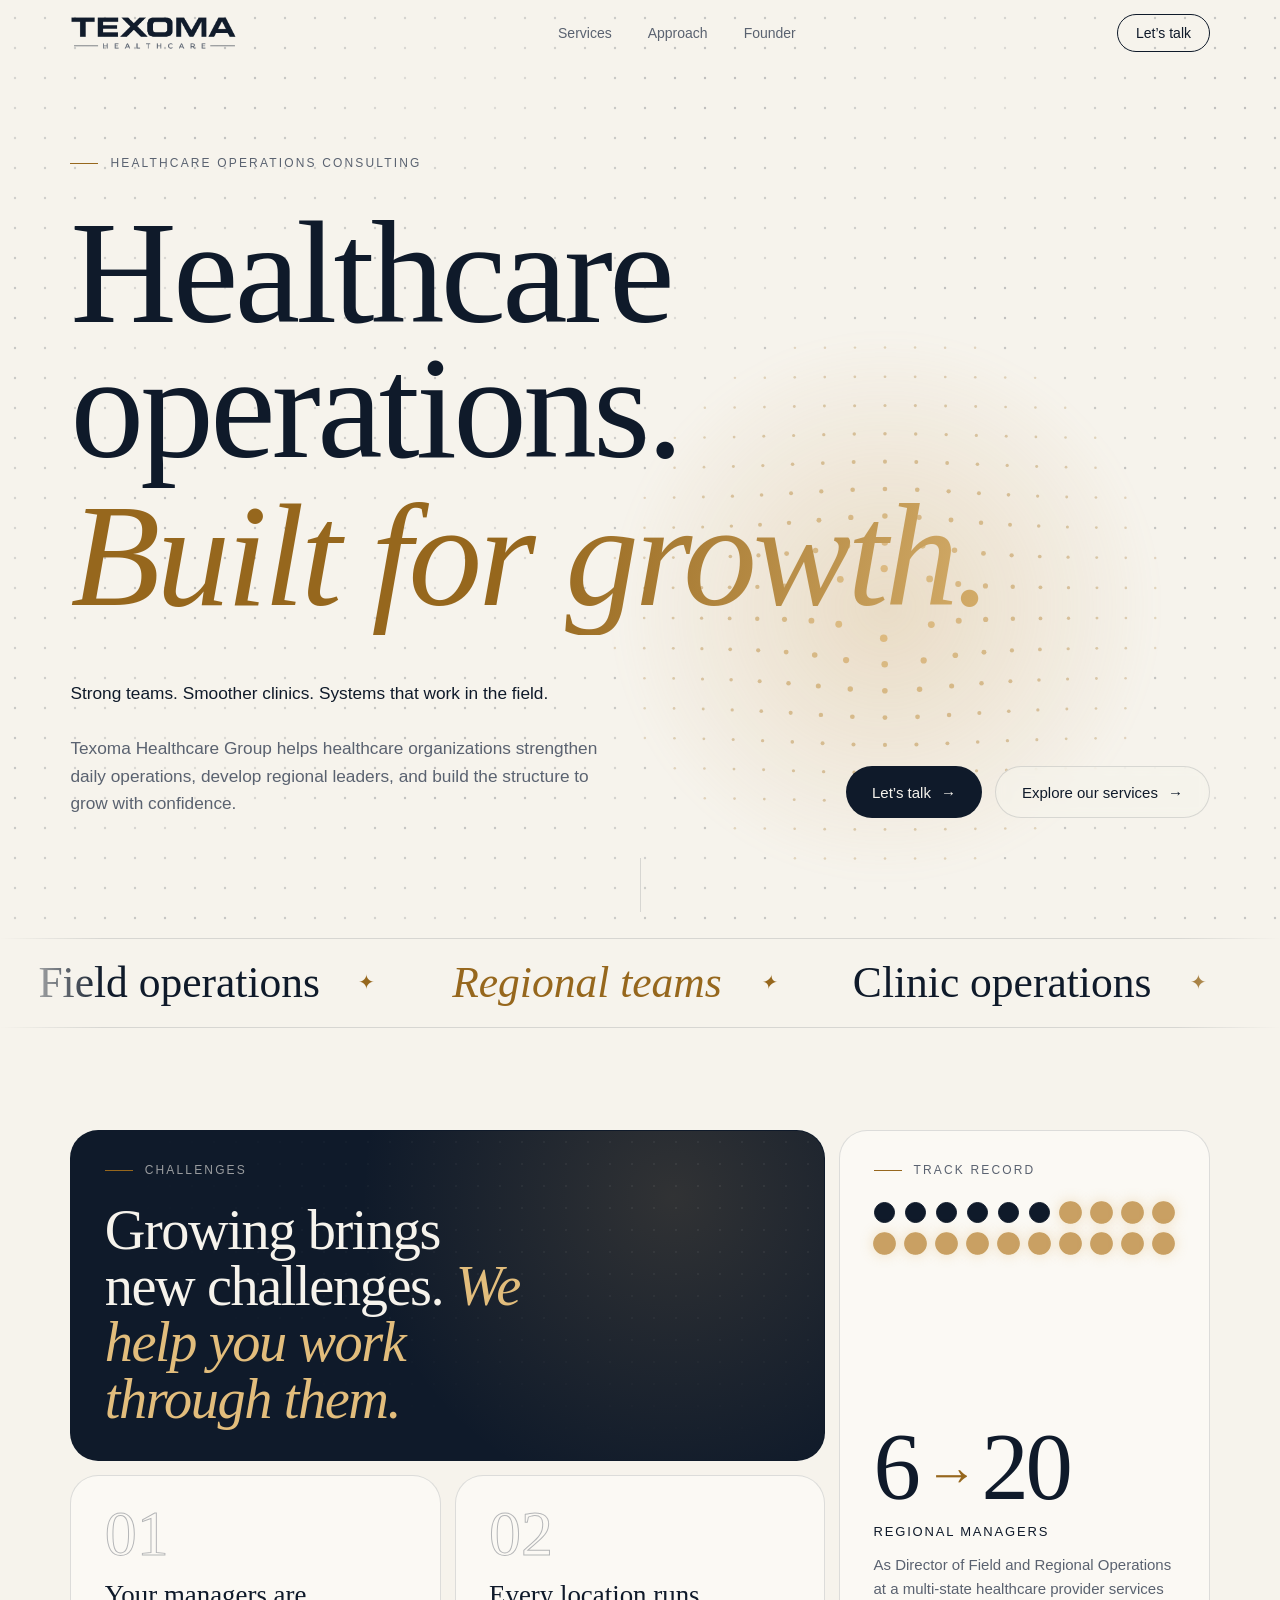
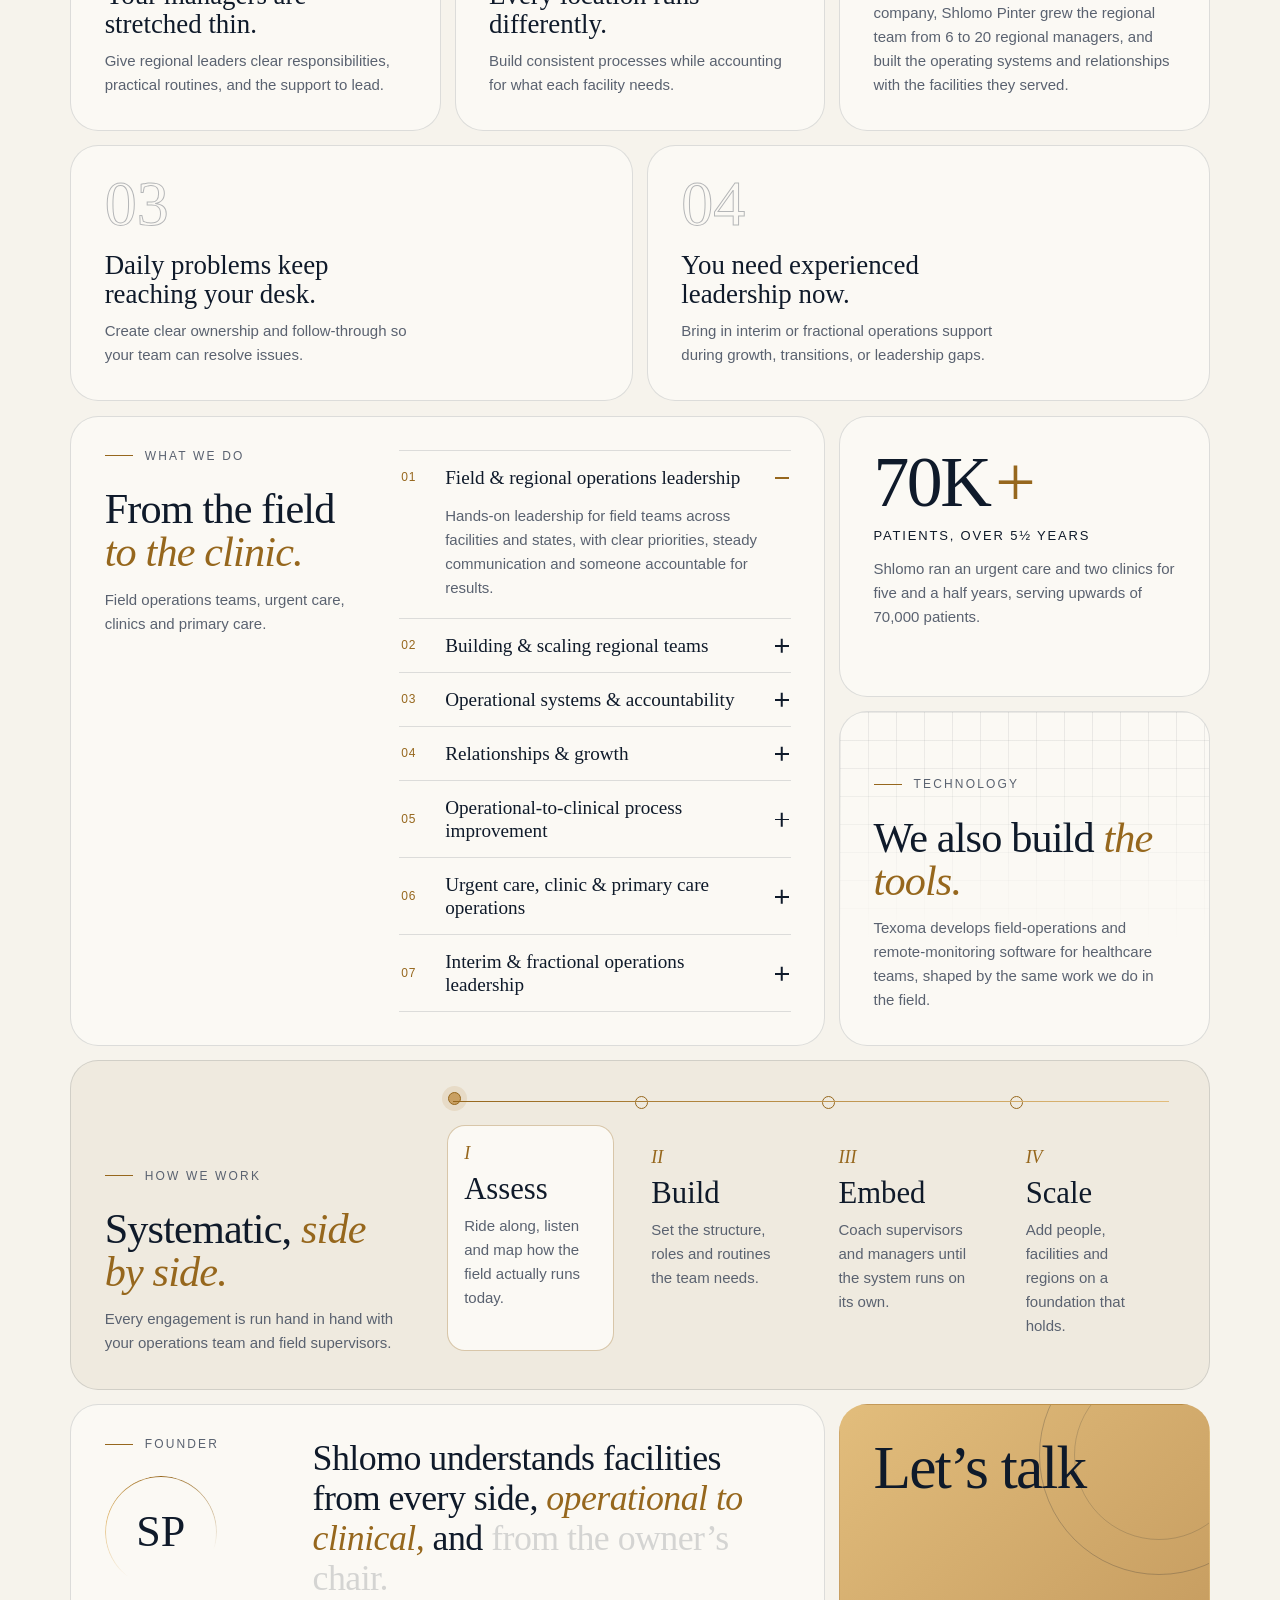
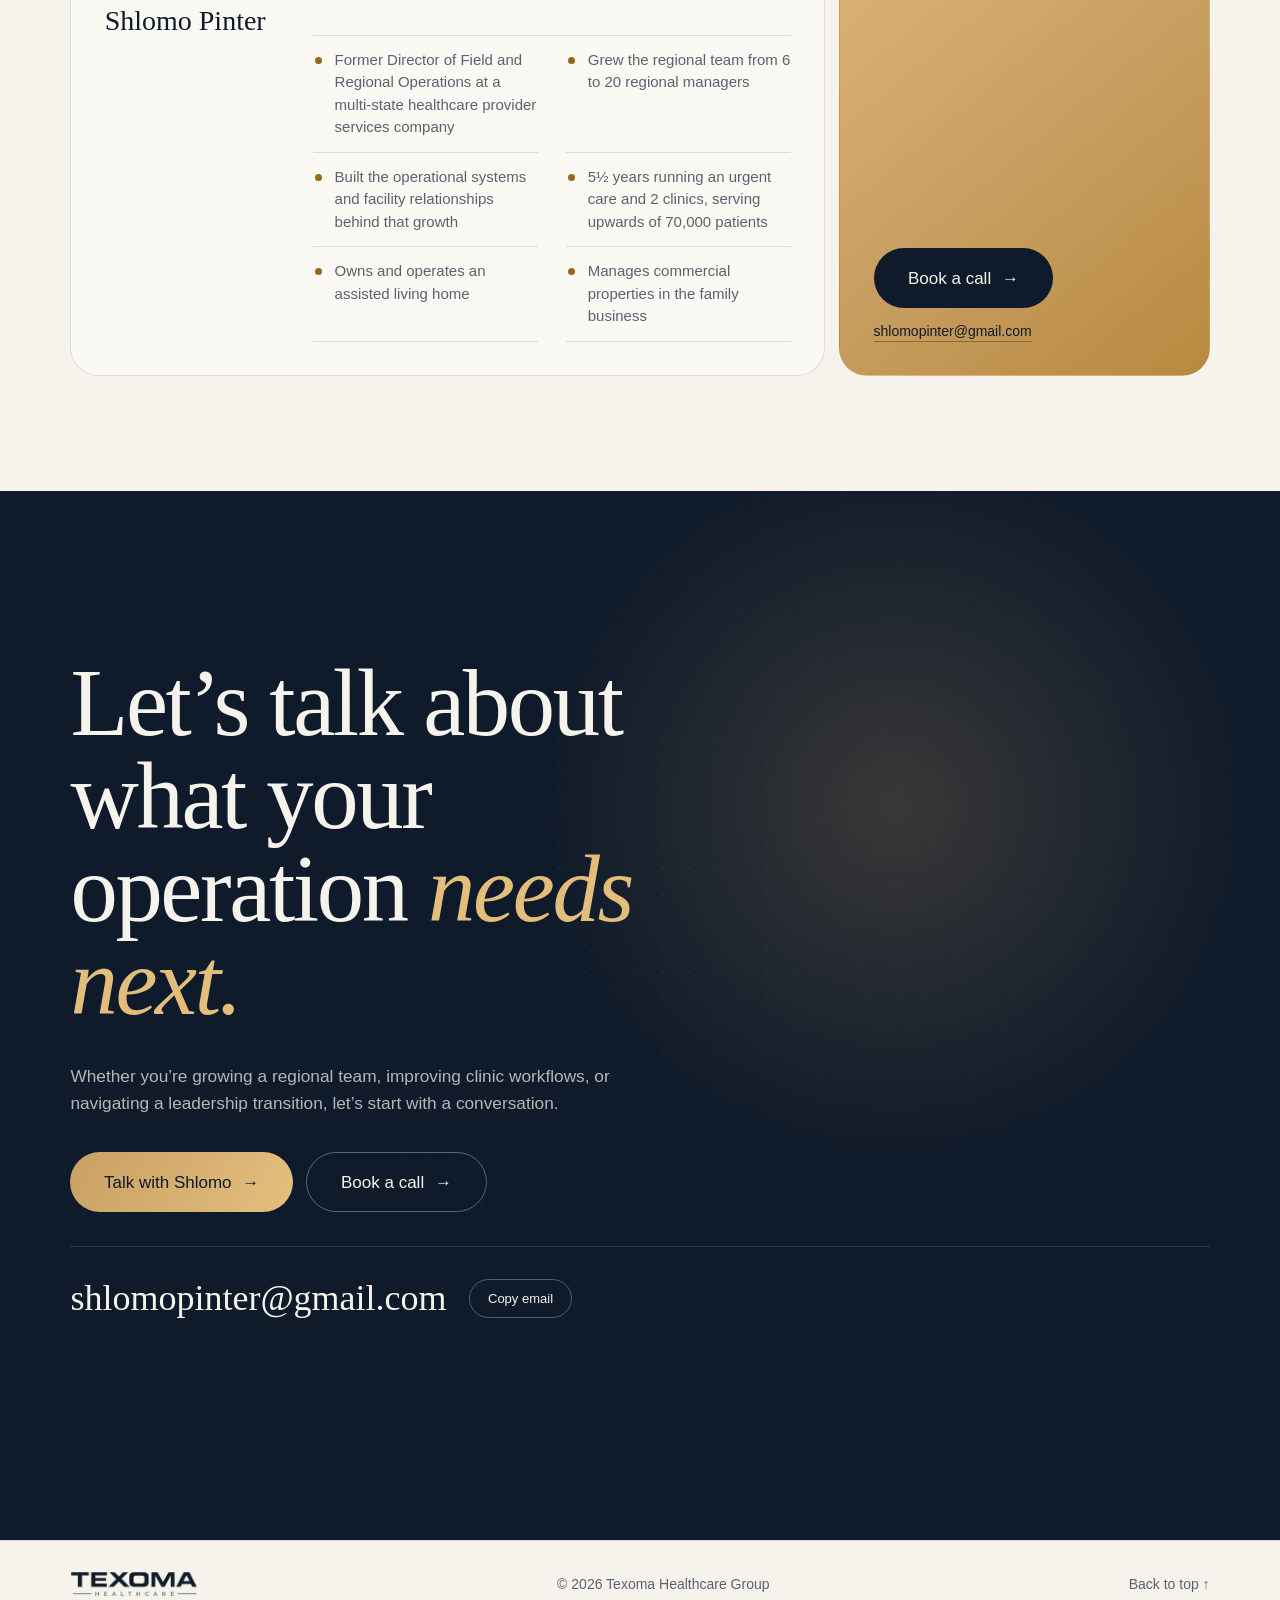
==== commit 637d1b09: "Bento grid layout + Book a call placeholder (BOOKING_URL in script.js)" ====
--- a/index.html
+++ b/index.html
@@ -78,98 +78,101 @@
     </ul>
   </div>
 
-  <section class="challenges" id="challenges" aria-labelledby="chal-title">
-    <div class="section-head reveal">
-      <h2 id="chal-title" class="label">Challenges</h2>
-      <p class="section-title">Growing brings new challenges. <em>We help you work through them.</em></p>
-    </div>
-    <ol class="tiles">
-      <li class="tile reveal" tabindex="0"><span class="tile-n" aria-hidden="true">01</span><h3>Your managers are stretched thin.</h3><p>Give regional leaders clear responsibilities, practical routines, and the support to lead.</p></li>
-      <li class="tile reveal" tabindex="0"><span class="tile-n" aria-hidden="true">02</span><h3>Every location runs differently.</h3><p>Build consistent processes while accounting for what each facility needs.</p></li>
-      <li class="tile reveal" tabindex="0"><span class="tile-n" aria-hidden="true">03</span><h3>Daily problems keep reaching your desk.</h3><p>Create clear ownership and follow-through so your team can resolve issues.</p></li>
-      <li class="tile reveal" tabindex="0"><span class="tile-n" aria-hidden="true">04</span><h3>You need experienced leadership now.</h3><p>Bring in interim or fractional operations support during growth, transitions, or leadership gaps.</p></li>
-    </ol>
-  </section>
-
-  <section class="record" aria-labelledby="record-title">
-    <h2 id="record-title" class="label reveal">Track record</h2>
-    <div class="stats">
-      <article class="stat reveal">
+  <section class="bento-wrap" aria-label="Texoma Healthcare Group at a glance">
+    <div class="bento">
+
+      <article class="tile t-intro tile-dark reveal" id="challenges" aria-labelledby="chal-title">
+        <h2 id="chal-title" class="label">Challenges</h2>
+        <p class="intro-title">Growing brings new challenges. <em>We help you work through them.</em></p>
+        <span class="intro-dots" aria-hidden="true"></span>
+      </article>
+
+      <article class="tile t-c1 t-chal reveal" tabindex="0"><span class="tile-n" aria-hidden="true">01</span><h3>Your managers are stretched thin.</h3><p>Give regional leaders clear responsibilities, practical routines, and the support to lead.</p></article>
+      <article class="tile t-c2 t-chal reveal" tabindex="0"><span class="tile-n" aria-hidden="true">02</span><h3>Every location runs differently.</h3><p>Build consistent processes while accounting for what each facility needs.</p></article>
+      <article class="tile t-c3 t-chal reveal" tabindex="0"><span class="tile-n" aria-hidden="true">03</span><h3>Daily problems keep reaching your desk.</h3><p>Create clear ownership and follow-through so your team can resolve issues.</p></article>
+      <article class="tile t-c4 t-chal reveal" tabindex="0"><span class="tile-n" aria-hidden="true">04</span><h3>You need experienced leadership now.</h3><p>Bring in interim or fractional operations support during growth, transitions, or leadership gaps.</p></article>
+
+      <article class="tile t-s1 t-stat reveal" tabindex="0" aria-labelledby="record-title">
+        <h2 id="record-title" class="label">Track record</h2>
+        <div class="mgr" aria-hidden="true"><i style="--i:0"></i><i style="--i:1"></i><i style="--i:2"></i><i style="--i:3"></i><i style="--i:4"></i><i style="--i:5"></i><i style="--i:6"></i><i style="--i:7"></i><i style="--i:8"></i><i style="--i:9"></i><i style="--i:10"></i><i style="--i:11"></i><i style="--i:12"></i><i style="--i:13"></i><i style="--i:14"></i><i style="--i:15"></i><i style="--i:16"></i><i style="--i:17"></i><i style="--i:18"></i><i style="--i:19"></i></div>
         <div class="stat-num" role="text" aria-label="6 to 20"><span data-count="6">6</span><span class="stat-arrow" aria-hidden="true">&rarr;</span><span data-count="20">20</span></div>
         <h3>Regional managers</h3>
         <p>As Director of Field and Regional Operations at a multi-state healthcare provider services company, Shlomo Pinter grew the regional team from 6 to 20 regional managers, and built the operating systems and relationships with the facilities they served.</p>
       </article>
-      <article class="stat reveal">
+
+      <article class="tile t-s2 t-stat reveal" tabindex="0">
         <div class="stat-num" role="text" aria-label="70,000 plus"><span data-count="70000" data-format="k">70K</span><span class="plus">+</span></div>
         <h3>Patients, over 5&frac12; years</h3>
         <p>Shlomo ran an urgent care and two clinics for five and a half years, serving upwards of 70,000 patients.</p>
       </article>
+
+      <article class="tile t-svc reveal" id="work" aria-labelledby="work-title">
+        <div class="svc-head">
+          <h2 id="work-title" class="label">What we do</h2>
+          <p class="tile-title">From the field <em>to the clinic.</em></p>
+          <p class="note">Field operations teams, urgent care, clinics and primary care.</p>
+        </div>
+        <div class="services">
+          <details name="svc" open><summary><span class="n">01</span><h3>Field &amp; regional operations leadership</h3><span class="plus-ic" aria-hidden="true"></span></summary><p>Hands-on leadership for field teams across facilities and states, with clear priorities, steady communication and someone accountable for results.</p></details>
+          <details name="svc"><summary><span class="n">02</span><h3>Building &amp; scaling regional teams</h3><span class="plus-ic" aria-hidden="true"></span></summary><p>Structure, hiring and coaching that turn a handful of regional managers into a team that grows without losing quality.</p></details>
+          <details name="svc"><summary><span class="n">03</span><h3>Operational systems &amp; accountability</h3><span class="plus-ic" aria-hidden="true"></span></summary><p>Routines, reporting and follow-through, so every visit, task and issue has an owner and nothing falls through the cracks.</p></details>
+          <details name="svc"><summary><span class="n">04</span><h3>Relationships &amp; growth</h3><span class="plus-ic" aria-hidden="true"></span></summary><p>Field teams that build trusted relationships with the facilities and partners they serve, and open the door to new ones.</p></details>
+          <details name="svc"><summary><span class="n">05</span><h3>Operational-to-clinical process improvement</h3><span class="plus-ic" aria-hidden="true"></span></summary><p>Processes that connect the operational side with the clinical side, so field work supports care instead of getting in its way.</p></details>
+          <details name="svc"><summary><span class="n">06</span><h3>Urgent care, clinic &amp; primary care operations</h3><span class="plus-ic" aria-hidden="true"></span></summary><p>Multi-site clinic operations, practice staffing and patient flow, so urgent care centers and primary care practices run smoothly and grow.</p></details>
+          <details name="svc"><summary><span class="n">07</span><h3>Interim &amp; fractional operations leadership</h3><span class="plus-ic" aria-hidden="true"></span></summary><p>Senior operations leadership when you need it: to steady a region, lead through a transition, or build the function before you hire full time.</p></details>
+        </div>
+      </article>
+
+      <article class="tile t-tech reveal" aria-labelledby="tech-title">
+        <h2 class="label">Technology</h2>
+        <p id="tech-title" class="tile-title">We also build <em>the tools.</em></p>
+        <p class="note">Texoma develops field-operations and remote-monitoring software for healthcare teams, shaped by the same work we do in the field.</p>
+        <span class="tech-grid" aria-hidden="true"></span>
+      </article>
+
+      <article class="tile t-appr reveal" id="approach" aria-labelledby="approach-title">
+        <div class="appr-head">
+          <h2 id="approach-title" class="label">How we work</h2>
+          <p class="tile-title">Systematic, <em>side by side.</em></p>
+          <p class="note">Every engagement is run hand in hand with your operations team and field supervisors.</p>
+        </div>
+        <ol class="steps">
+          <li class="step"><span class="step-n">I</span><h3>Assess</h3><p>Ride along, listen and map how the field actually runs today.</p></li>
+          <li class="step"><span class="step-n">II</span><h3>Build</h3><p>Set the structure, roles and routines the team needs.</p></li>
+          <li class="step"><span class="step-n">III</span><h3>Embed</h3><p>Coach supervisors and managers until the system runs on its own.</p></li>
+          <li class="step"><span class="step-n">IV</span><h3>Scale</h3><p>Add people, facilities and regions on a foundation that holds.</p></li>
+        </ol>
+      </article>
+
+      <article class="tile t-fdr reveal" id="founder" aria-labelledby="founder-title">
+        <div class="founder-id">
+          <h2 class="label">Founder</h2>
+          <div class="monogram" aria-hidden="true"><span>SP</span></div>
+          <p id="founder-title" class="founder-name">Shlomo Pinter</p>
+        </div>
+        <div class="founder-body">
+          <blockquote class="scrub"><p>Shlomo understands facilities from every side, <em>operational to clinical,</em> and from the owner&rsquo;s chair.</p></blockquote>
+          <ul class="facts">
+            <li>Former Director of Field and Regional Operations at a multi-state healthcare provider services company</li>
+            <li>Grew the regional team from 6 to 20 regional managers</li>
+            <li>Built the operational systems and facility relationships behind that growth</li>
+            <li>5&frac12; years running an urgent care and 2 clinics, serving upwards of 70,000 patients</li>
+            <li>Owns and operates an assisted living home</li>
+            <li>Manages commercial properties in the family business</li>
+          </ul>
+        </div>
+      </article>
+
+      <article class="tile t-cta reveal" aria-labelledby="cta-title">
+        <p id="cta-title" class="cta-title">Let&rsquo;s talk</p>
+        <span class="cta-ring" aria-hidden="true"></span>
+        <div class="cta-actions">
+          <a class="btn btn-solid btn-lg magnetic" data-booking href="#contact"><span>Book a call <span class="btn-arrow" aria-hidden="true">&rarr;</span></span></a>
+          <a class="cta-email" href="mailto:shlomopinter@gmail.com?subject=Texoma%20Healthcare%20Group">shlomopinter@gmail.com</a>
+        </div>
+      </article>
+
     </div>
-  </section>
-
-  <section class="work" id="work" aria-labelledby="work-title">
-    <div class="section-head reveal">
-      <h2 id="work-title" class="label">What we do</h2>
-      <p class="section-title">From the field <em>to the clinic.</em></p>
-      <p class="section-note">Field operations teams, urgent care, clinics and primary care.</p>
-    </div>
-    <ol class="services">
-      <li class="reveal"><span class="n">01</span><h3>Field &amp; regional operations leadership</h3><p>Hands-on leadership for field teams across facilities and states, with clear priorities, steady communication and someone accountable for results.</p></li>
-      <li class="reveal"><span class="n">02</span><h3>Building &amp; scaling regional teams</h3><p>Structure, hiring and coaching that turn a handful of regional managers into a team that grows without losing quality.</p></li>
-      <li class="reveal"><span class="n">03</span><h3>Operational systems &amp; accountability</h3><p>Routines, reporting and follow-through, so every visit, task and issue has an owner and nothing falls through the cracks.</p></li>
-      <li class="reveal"><span class="n">04</span><h3>Relationships &amp; growth</h3><p>Field teams that build trusted relationships with the facilities and partners they serve, and open the door to new ones.</p></li>
-      <li class="reveal"><span class="n">05</span><h3>Operational-to-clinical process improvement</h3><p>Processes that connect the operational side with the clinical side, so field work supports care instead of getting in its way.</p></li>
-      <li class="reveal"><span class="n">06</span><h3>Urgent care, clinic &amp; primary care operations</h3><p>Multi-site clinic operations, practice staffing and patient flow, so urgent care centers and primary care practices run smoothly and grow.</p></li>
-      <li class="reveal"><span class="n">07</span><h3>Interim &amp; fractional operations leadership</h3><p>Senior operations leadership when you need it: to steady a region, lead through a transition, or build the function before you hire full time.</p></li>
-    </ol>
-  </section>
-
-  <section class="approach" id="approach" aria-labelledby="approach-title">
-    <div class="pin">
-      <div class="pin-sticky">
-        <div class="section-head reveal">
-          <h2 id="approach-title" class="label">How we work</h2>
-          <p class="section-title">Systematic, <em>side by side.</em></p>
-          <p class="section-note">Every engagement is run hand in hand with your operations team and field supervisors.</p>
-        </div>
-        <div class="track-wrap">
-          <ol class="steps">
-            <li class="step"><span class="step-n">I</span><h3>Assess</h3><p>Ride along, listen and map how the field actually runs today.</p></li>
-            <li class="step"><span class="step-n">II</span><h3>Build</h3><p>Set the structure, roles and routines the team needs.</p></li>
-            <li class="step"><span class="step-n">III</span><h3>Embed</h3><p>Coach supervisors and managers until the system runs on its own.</p></li>
-            <li class="step"><span class="step-n">IV</span><h3>Scale</h3><p>Add people, facilities and regions on a foundation that holds.</p></li>
-          </ol>
-        </div>
-        <div class="track-bar" aria-hidden="true"><span></span></div>
-      </div>
-    </div>
-  </section>
-
-  <section class="founder" id="founder" aria-labelledby="founder-title">
-    <div class="founder-grid">
-      <div class="founder-id reveal">
-        <h2 class="label">Founder</h2>
-        <div class="monogram" aria-hidden="true"><span>SP</span></div>
-        <p id="founder-title" class="founder-name">Shlomo Pinter</p>
-      </div>
-      <div class="founder-body">
-        <blockquote class="scrub"><p>Shlomo understands facilities from every side, <em>operational to clinical,</em> and from the owner&rsquo;s chair.</p></blockquote>
-        <ul class="facts">
-          <li class="reveal">Former Director of Field and Regional Operations at a multi-state healthcare provider services company</li>
-          <li class="reveal">Grew the regional team from 6 to 20 regional managers</li>
-          <li class="reveal">Built the operational systems and facility relationships behind that growth</li>
-          <li class="reveal">5&frac12; years running an urgent care and 2 clinics, serving upwards of 70,000 patients</li>
-          <li class="reveal">Owns and operates an assisted living home</li>
-          <li class="reveal">Manages commercial properties in the family business</li>
-        </ul>
-      </div>
-    </div>
-  </section>
-
-  <section class="tech" aria-labelledby="tech-title">
-    <h2 class="label reveal">Technology</h2>
-    <p id="tech-title" class="tech-line scrub">We also build <em>the tools.</em></p>
-    <p class="section-note reveal">Texoma develops field-operations and remote-monitoring software for healthcare teams, shaped by the same work we do in the field.</p>
   </section>
 
   <section class="contact" id="contact" aria-labelledby="contact-title">
@@ -177,7 +180,7 @@
     <div class="contact-inner">
       <h2 id="contact-title" class="contact-title reveal">Let&rsquo;s talk about what your operation <em>needs next.</em></h2>
       <p class="lede reveal">Whether you&rsquo;re growing a regional team, improving clinic workflows, or navigating a leadership transition, let&rsquo;s start with a conversation.</p>
-      <p class="reveal"><a class="btn btn-gold btn-lg magnetic" href="mailto:shlomopinter@gmail.com?subject=Texoma%20Healthcare%20Group"><span>Talk with Shlomo <span class="btn-arrow" aria-hidden="true">&rarr;</span></span></a></p>
+      <p class="contact-ctas reveal"><a class="btn btn-gold btn-lg magnetic" href="mailto:shlomopinter@gmail.com?subject=Texoma%20Healthcare%20Group"><span>Talk with Shlomo <span class="btn-arrow" aria-hidden="true">&rarr;</span></span></a><a class="btn btn-line btn-lg magnetic" data-booking href="#contact"><span>Book a call <span class="btn-arrow" aria-hidden="true">&rarr;</span></span></a></p>
       <div class="contact-row reveal">
         <a class="email" href="mailto:shlomopinter@gmail.com?subject=Texoma%20Healthcare%20Group">shlomopinter@gmail.com</a>
         <button class="copy magnetic" type="button" data-copy="shlomopinter@gmail.com"><span>Copy email</span></button>
--- a/styles.css
+++ b/styles.css
@@ -127,102 +127,202 @@
 .js .reveal{opacity:0;transform:translateY(28px);transition:opacity 1s var(--ease),transform 1s var(--ease)}
 .js .reveal.in{opacity:1;transform:none}
 
+/* ===== bento ===== */
+.bento-wrap{padding-top:clamp(56px,8vw,120px);padding-bottom:clamp(64px,9vw,140px)}
+.bento{display:grid;gap:clamp(10px,1.1vw,16px);grid-template-columns:repeat(6,minmax(0,1fr));
+  grid-template-areas:
+   "intro intro intro intro s1 s1"
+   "c1 c1 c2 c2 s1 s1"
+   "c3 c3 c3 c4 c4 c4"
+   "svc svc svc svc s2 s2"
+   "svc svc svc svc tech tech"
+   "appr appr appr appr appr appr"
+   "fdr fdr fdr fdr cta cta"}
+.t-intro{grid-area:intro}.t-c1{grid-area:c1}.t-c2{grid-area:c2}.t-c3{grid-area:c3}.t-c4{grid-area:c4}
+.t-s1{grid-area:s1}.t-s2{grid-area:s2}.t-svc{grid-area:svc}.t-tech{grid-area:tech}.t-appr{grid-area:appr}.t-fdr{grid-area:fdr}.t-cta{grid-area:cta}
+
+.tile{position:relative;padding:clamp(22px,2.6vw,38px);border:1px solid var(--line);border-radius:clamp(22px,2.2vw,30px);background:var(--card);
+  overflow:hidden;isolation:isolate;outline:none;scroll-margin-top:90px;min-width:0;
+  transition:border-color .45s,box-shadow .55s var(--ease),transform .6s var(--ease),opacity 1s var(--ease),background-color .4s}
+.tile::before{content:"";position:absolute;inset:0;z-index:-1;opacity:0;transition:opacity .5s;pointer-events:none;
+  background:radial-gradient(520px circle at var(--mx,50%) var(--my,30%),rgba(201,160,99,.20),transparent 60%)}
+.tile::after{content:"";position:absolute;inset:0;border-radius:inherit;padding:1px;pointer-events:none;opacity:0;transition:opacity .5s;
+  background:radial-gradient(260px circle at var(--mx,50%) var(--my,30%),var(--gold-hi),transparent 70%);
+  -webkit-mask:linear-gradient(#000 0 0) content-box,linear-gradient(#000 0 0);-webkit-mask-composite:xor;mask-composite:exclude}
+.tile:hover::before,.tile:focus-visible::before,.tile.active::before,.tile:focus-within::before{opacity:1}
+.tile:hover::after,.tile:focus-visible::after,.tile.active::after{opacity:1}
+.tile:hover,.tile:focus-visible,.tile.active{border-color:color-mix(in srgb,var(--accent) 45%,transparent);box-shadow:0 34px 70px -38px rgba(15,26,42,.45),0 0 0 1px color-mix(in srgb,var(--accent) 12%,transparent)}
+@media (hover:hover) and (pointer:fine){.js .tile.reveal.in:hover{transform:translateY(-6px)}}
+.js .tile.reveal{transform:translateY(34px) scale(.975)}
+.js .tile.reveal.in{transform:none}
+
+.tile .label{margin-bottom:clamp(18px,2vw,26px)}
+.tile-title{font:400 clamp(32px,3.3vw,50px)/1.02 var(--serif);letter-spacing:-.02em}
+.note{color:var(--muted);font-size:clamp(15px,1.1vw,16px);margin-top:14px;max-width:46ch}
+
+/* intro tile (dark) */
+.tile-dark{background:var(--dark);color:#f6f3ec;border-color:transparent}
+.tile-dark .label{color:rgba(246,243,236,.6)}
+.tile-dark em{color:var(--gold-hi)}
+.t-intro{display:flex;flex-direction:column;justify-content:space-between;min-height:clamp(260px,24vw,340px)}
+.intro-title{font:400 clamp(36px,4.4vw,68px)/1 var(--serif);letter-spacing:-.025em;max-width:15ch;position:relative;z-index:1}
+.intro-dots{position:absolute;inset:0;z-index:-1;opacity:.55;pointer-events:none;
+  background-image:radial-gradient(rgba(246,243,236,.13) 1px,transparent 1.2px);background-size:22px 22px;
+  -webkit-mask:radial-gradient(ellipse at 85% 20%,#000,transparent 70%);mask:radial-gradient(ellipse at 85% 20%,#000,transparent 70%)}
+.t-intro::before{background:radial-gradient(520px circle at var(--mx,80%) var(--my,20%),rgba(201,160,99,.26),transparent 60%)}
+.t-intro.in::before{opacity:.7}
+
 /* challenge tiles */
-.tiles{display:grid;grid-template-columns:repeat(2,minmax(0,1fr));gap:16px;perspective:1200px}
-.tile{position:relative;padding:clamp(28px,3.4vw,48px);padding-top:clamp(84px,9vw,120px);border:1px solid var(--line);border-radius:22px;background:var(--card);
-  overflow:hidden;isolation:isolate;outline:none;cursor:default;
-  transition:border-color .4s,box-shadow .5s var(--ease),opacity 1s var(--ease);
-  transform:perspective(1000px) rotateX(var(--rx,0deg)) rotateY(var(--ry,0deg));transform-style:preserve-3d}
-.js .tile.reveal.in{transform:perspective(1000px) rotateX(var(--rx,0deg)) rotateY(var(--ry,0deg))}
-.tile::before{content:"";position:absolute;inset:0;z-index:-1;opacity:0;transition:opacity .5s;
-  background:radial-gradient(420px circle at var(--mx,50%) var(--my,30%),rgba(201,160,99,.22),transparent 60%)}
-.tile::after{content:"";position:absolute;left:0;bottom:0;height:2px;width:100%;background:linear-gradient(90deg,var(--accent),var(--gold-hi));transform:scaleX(0);transform-origin:left;transition:transform .7s var(--ease)}
-.tile-n{position:absolute;top:clamp(18px,2.4vw,30px);left:clamp(28px,3.4vw,48px);font:400 clamp(56px,6vw,88px)/1 var(--serif);color:transparent;
+.t-chal{display:flex;flex-direction:column;justify-content:flex-end;min-height:clamp(220px,20vw,280px);padding-top:clamp(80px,8vw,110px)}
+.tile-n{position:absolute;top:clamp(16px,2vw,26px);left:clamp(22px,2.6vw,38px);font:400 clamp(48px,5vw,76px)/1 var(--serif);color:transparent;
   -webkit-text-stroke:1px color-mix(in srgb,var(--ink) 30%,transparent);transition:color .5s,-webkit-text-stroke-color .5s,text-shadow .5s,transform .6s var(--spring)}
-.tile h3{font:400 clamp(28px,2.6vw,38px)/1.08 var(--serif);letter-spacing:-.01em;margin-bottom:14px;max-width:18ch}
-.tile p{color:var(--muted);max-width:42ch}
-.tile:hover,.tile:focus-visible,.tile.active{border-color:color-mix(in srgb,var(--accent) 55%,transparent);box-shadow:0 30px 60px -30px rgba(15,26,42,.35)}
-.tile:hover::before,.tile:focus-visible::before,.tile.active::before{opacity:1}
-.tile:hover::after,.tile:focus-visible::after,.tile.active::after{transform:scaleX(1)}
-.tile:hover .tile-n,.tile:focus-visible .tile-n,.tile.active .tile-n{color:var(--gold);-webkit-text-stroke-color:transparent;text-shadow:0 0 28px rgba(226,189,124,.55);transform:translateZ(30px) scale(1.04)}
-@media (max-width:760px){.tiles{grid-template-columns:1fr}}
-
-/* record */
-.record{border-top:1px solid var(--line)}
-.stats{display:grid;grid-template-columns:1fr 1fr;gap:clamp(40px,6vw,96px);margin-top:clamp(40px,6vw,72px)}
-.stat-num{font:400 clamp(84px,12vw,180px)/.9 var(--serif);letter-spacing:-.03em;display:flex;align-items:baseline;gap:.12em;margin-bottom:24px;font-variant-numeric:tabular-nums}
-.stat-arrow,.plus{color:var(--accent);font-size:.6em}
-.stat h3{font:500 13px/1.3 var(--sans);letter-spacing:.14em;text-transform:uppercase;margin-bottom:14px}
-.stat p{color:var(--muted);max-width:480px}
-@media (max-width:760px){.stats{grid-template-columns:1fr}}
+.t-chal h3{font:400 clamp(24px,2.1vw,32px)/1.08 var(--serif);letter-spacing:0;font-kerning:normal;margin-bottom:10px;max-width:18ch}
+.t-chal p{color:var(--muted);font-size:clamp(15px,1.05vw,16px);max-width:40ch}
+.t-chal:hover .tile-n,.t-chal:focus-visible .tile-n,.t-chal.active .tile-n{color:var(--gold);-webkit-text-stroke-color:transparent;text-shadow:0 0 28px rgba(226,189,124,.55);transform:scale(1.06)}
+
+/* stats */
+.t-stat{display:flex;flex-direction:column}
+.t-s1{justify-content:flex-start}
+.stat-num{font:400 clamp(64px,7.4vw,118px)/.9 var(--serif);letter-spacing:-.035em;display:flex;align-items:baseline;gap:.08em;margin:auto 0 14px;font-variant-numeric:tabular-nums}
+.t-s2 .stat-num{font-size:clamp(56px,5.6vw,88px);margin-top:0}
+.stat-arrow{color:var(--accent);font-size:.55em;transform:translateY(-.15em);display:inline-block}
+.plus{color:var(--accent)}
+.t-stat h3{font:500 13px/1.3 var(--sans);letter-spacing:.14em;text-transform:uppercase;margin-bottom:12px}
+.t-stat p{color:var(--muted);font-size:15px}
+.t-stat:hover .stat-num,.t-stat.active .stat-num{text-shadow:0 0 40px rgba(226,189,124,.35)}
+
+.mgr{display:grid;grid-template-columns:repeat(10,minmax(0,1fr));gap:clamp(6px,.8vw,10px);max-width:300px;margin-bottom:22px}
+.mgr i{aspect-ratio:1;border-radius:50%;border:1px solid color-mix(in srgb,var(--accent) 55%,transparent);transition:background .5s var(--ease),transform .5s var(--spring),box-shadow .5s;transition-delay:calc((var(--i) - 6) * 70ms + 400ms)}
+.mgr i:nth-child(-n+6){background:var(--ink);border-color:var(--ink);transition-delay:0s}
+.t-s1.in .mgr i:nth-child(n+7){background:var(--gold);border-color:var(--gold);transform:scale(1.08);box-shadow:0 0 12px rgba(226,189,124,.45)}
+.t-s1:hover .mgr i:nth-child(n+7),.t-s1.active .mgr i:nth-child(n+7){transform:scale(1.18)}
 
 /* services */
+.t-svc{display:grid;grid-template-columns:minmax(0,.85fr) minmax(0,1.3fr);gap:clamp(24px,3vw,48px);align-items:start}
 .services{border-top:1px solid var(--line)}
-.services li{position:relative;display:grid;grid-template-columns:72px minmax(0,1fr) minmax(0,1.1fr);gap:24px;padding:34px 20px;border-bottom:1px solid var(--line);isolation:isolate;transition:color .45s}
-.services li::before{content:"";position:absolute;inset:0;z-index:-1;background:var(--ink);transform:scaleY(0);transform-origin:bottom;transition:transform .55s var(--ease)}
-.services .n{font:500 13px/2.4 var(--sans);color:var(--accent);letter-spacing:.08em}
-.services h3{font:400 clamp(26px,2.3vw,34px)/1.12 var(--serif);letter-spacing:-.01em}
-.services p{color:var(--muted);transition:color .45s}
-@media (hover:hover){
-  .services li:hover{color:var(--bg)}
-  .services li:hover::before{transform:scaleY(1)}
-  .services li:hover p{color:color-mix(in srgb,var(--bg) 72%,transparent)}
-  .services li:hover .n{color:var(--gold-hi)}
-}
-@media (max-width:860px){.services li{grid-template-columns:44px 1fr;padding:28px 4px}.services li p{grid-column:2}}
-
-/* approach: sticky horizontal timeline */
-.approach{max-width:none;padding-left:0;padding-right:0}
-.pin-sticky{padding:0 var(--pad);max-width:calc(var(--max) + 2 * var(--pad));margin:0 auto}
-.track-wrap{overflow:visible}
-.steps{display:grid;grid-template-columns:repeat(4,minmax(0,1fr));gap:16px}
-.step{position:relative;padding:34px 30px 40px;border-radius:22px;border:1px solid var(--line);background:var(--card);transition:border-color .5s,background .5s,color .5s}
-.step-n{display:block;font:400 64px/1 var(--serif);color:var(--accent);margin-bottom:46px}
-.step h3{font:400 38px/1 var(--serif);margin-bottom:12px}
-.step p{color:var(--muted)}
-.track-bar{height:2px;background:var(--line);margin-top:30px;border-radius:2px;overflow:hidden}
-.track-bar span{display:block;height:100%;background:linear-gradient(90deg,var(--accent),var(--gold-hi));transform-origin:0 50%;transform:scaleX(var(--tp,0))}
-.pin-on .pin{position:relative}
-.pin-on .pin-sticky{position:sticky;top:0;height:100svh;display:flex;flex-direction:column;justify-content:center;overflow:hidden;max-width:none}
-.pin-on .pin-sticky .section-head{margin-bottom:clamp(28px,5vh,60px);max-width:var(--max);width:100%;margin-left:auto;margin-right:auto}
-.pin-on .track-wrap{width:100%;max-width:var(--max);margin:0 auto}
-.pin-on .steps{display:flex;gap:18px;width:max-content;will-change:transform;transform:translate3d(var(--tx,0px),0,0)}
-.pin-on .step{width:clamp(270px,36vw,440px);min-height:clamp(280px,40vh,380px);display:flex;flex-direction:column}
-.pin-on .step p{margin-top:auto}
-.pin-on .step.lit{border-color:color-mix(in srgb,var(--accent) 60%,transparent);background:var(--ink);color:var(--bg)}
-.pin-on .step.lit p{color:color-mix(in srgb,var(--bg) 72%,transparent)}
-.pin-on .step.lit .step-n{color:var(--gold-hi);text-shadow:0 0 30px rgba(226,189,124,.45)}
-.pin-on .track-bar{max-width:var(--max);width:100%;margin-left:auto;margin-right:auto}
-@media (max-width:860px){.steps{grid-template-columns:1fr 1fr}}
-@media (max-width:520px){.steps{grid-template-columns:1fr}.pin-on .step{width:78vw}.pin-on .step-n{margin-bottom:24px}}
+.services details{border-bottom:1px solid var(--line)}
+.services summary{list-style:none;display:grid;grid-template-columns:34px 1fr 22px;align-items:center;gap:10px;padding:15px 2px;cursor:pointer;border-radius:8px}
+.services summary::-webkit-details-marker{display:none}
+.services .n{font:500 12px/1 var(--sans);color:var(--accent);letter-spacing:.08em}
+.services h3{font:400 clamp(19px,1.5vw,22px)/1.2 var(--serif);transition:color .3s,transform .4s var(--ease)}
+.services summary:hover h3{color:var(--accent);transform:translateX(4px)}
+.plus-ic{position:relative;width:14px;height:14px;justify-self:end}
+.plus-ic::before,.plus-ic::after{content:"";position:absolute;left:0;top:50%;width:14px;height:1.5px;background:currentColor;transition:transform .4s var(--ease)}
+.plus-ic::after{transform:rotate(90deg)}
+details[open] .plus-ic::after{transform:rotate(0)}
+details[open] .plus-ic{color:var(--accent)}
+.services details p{color:var(--muted);font-size:15px;padding:0 24px 18px 46px;max-width:52ch}
+.js details[open] p{animation:drop .5s var(--ease)}
+@keyframes drop{from{opacity:0;transform:translateY(-6px)}}
+
+/* tech */
+.t-tech{display:flex;flex-direction:column;justify-content:flex-end;min-height:220px}
+.tech-grid{position:absolute;inset:0;z-index:-1;pointer-events:none;opacity:.6;
+  background-image:linear-gradient(var(--line) 1px,transparent 1px),linear-gradient(90deg,var(--line) 1px,transparent 1px);background-size:28px 28px;
+  -webkit-mask:linear-gradient(180deg,#000,transparent 70%);mask:linear-gradient(180deg,#000,transparent 70%)}
+.t-tech .note{font-size:15px}
+
+/* approach */
+.t-appr{background:var(--bg2);display:grid;grid-template-columns:minmax(0,.8fr) minmax(0,2fr);gap:clamp(24px,4vw,64px);align-items:end}
+.steps{display:grid;grid-template-columns:repeat(4,minmax(0,1fr));gap:clamp(12px,1.6vw,22px);position:relative;padding-top:34px}
+.steps::before{content:"";position:absolute;left:6px;right:6px;top:6px;height:1px;background:var(--line)}
+.steps::after{content:"";position:absolute;left:6px;right:6px;top:6px;height:1px;background:linear-gradient(90deg,var(--accent),var(--gold-hi));transform:scaleX(0);transform-origin:left;transition:transform 1.8s var(--ease) .3s}
+.t-appr.in .steps::after{transform:scaleX(1)}
+.step{position:relative;padding:18px 16px 16px;border-radius:18px;border:1px solid transparent;transition:background .4s,border-color .4s,transform .5s var(--ease);cursor:default}
+.step::before{content:"";position:absolute;left:0;top:-34px;width:13px;height:13px;border-radius:50%;background:var(--bg2);border:1px solid var(--accent);transition:background .4s,box-shadow .4s}
+.step-n{font:italic 400 18px/1 var(--serif);color:var(--accent);display:block;margin-bottom:12px}
+.step h3{font:400 clamp(26px,2.4vw,36px)/1 var(--serif);margin-bottom:10px}
+.step p{color:var(--muted);font-size:15px}
+.step.lit{background:var(--card);border-color:color-mix(in srgb,var(--accent) 35%,transparent);transform:translateY(-4px)}
+.step.lit::before{background:var(--gold);box-shadow:0 0 0 6px rgba(201,160,99,.2)}
 
 /* founder */
-.founder{border-top:1px solid var(--line)}
-.founder-grid{display:grid;grid-template-columns:minmax(0,.8fr) minmax(0,1.6fr);gap:clamp(40px,7vw,120px)}
-.monogram{position:relative;width:132px;height:132px;border-radius:50%;margin:34px 0 22px;display:grid;place-items:center;font:400 52px/1 var(--serif)}
+.t-fdr{display:grid;grid-template-columns:minmax(0,.55fr) minmax(0,1.6fr);gap:clamp(24px,3.4vw,56px)}
+.monogram{position:relative;width:112px;height:112px;border-radius:50%;margin:8px 0 18px;display:grid;place-items:center;font:400 44px/1 var(--serif)}
 .monogram::before{content:"";position:absolute;inset:0;border-radius:50%;padding:1px;
   background:conic-gradient(from var(--a,0deg),var(--accent),transparent 30%,transparent 60%,var(--gold-hi),var(--accent));
   -webkit-mask:linear-gradient(#000 0 0) content-box,linear-gradient(#000 0 0);-webkit-mask-composite:xor;mask-composite:exclude;animation:spin 8s linear infinite}
 @property --a{syntax:"<angle>";initial-value:0deg;inherits:false}
 @keyframes spin{to{--a:360deg}}
-.founder-name{font:400 32px/1.1 var(--serif)}
-blockquote p{font:400 clamp(32px,3.8vw,56px)/1.12 var(--serif);letter-spacing:-.015em}
-.facts{margin-top:clamp(36px,5vw,64px);border-top:1px solid var(--line)}
-.facts li{padding:18px 0 18px 30px;border-bottom:1px solid var(--line);position:relative;color:var(--muted)}
-.facts li::before{content:"";position:absolute;left:4px;top:29px;width:8px;height:8px;border-radius:50%;background:var(--accent);box-shadow:0 0 0 0 rgba(201,160,99,.5)}
-.facts li.in::before{animation:ping 1.6s var(--ease) .3s 1}
-@keyframes ping{0%{box-shadow:0 0 0 0 rgba(201,160,99,.6)}100%{box-shadow:0 0 0 12px rgba(201,160,99,0)}}
-@media (max-width:860px){.founder-grid{grid-template-columns:1fr}}
+.founder-name{font:400 28px/1.1 var(--serif)}
+blockquote p{font:400 clamp(28px,2.8vw,42px)/1.12 var(--serif);letter-spacing:-.015em}
+.facts{margin-top:clamp(22px,3vw,36px);display:grid;grid-template-columns:repeat(2,minmax(0,1fr));gap:0 28px;border-top:1px solid var(--line)}
+.facts li{padding:13px 0 13px 22px;border-bottom:1px solid var(--line);position:relative;color:var(--muted);font-size:15px;line-height:1.5}
+.facts li::before{content:"";position:absolute;left:2px;top:21px;width:7px;height:7px;border-radius:50%;background:var(--accent)}
+.t-fdr.in .facts li::before{animation:ping 1.6s var(--ease) .5s 1}
+@keyframes ping{0%{box-shadow:0 0 0 0 rgba(201,160,99,.6)}100%{box-shadow:0 0 0 10px rgba(201,160,99,0)}}
+
+/* cta */
+.t-cta{display:flex;flex-direction:column;justify-content:space-between;gap:28px;min-height:260px;color:#0f1a2a;border-color:transparent;
+  background:linear-gradient(140deg,var(--gold-hi),var(--gold) 55%,#b8893f)}
+.cta-title{font:400 clamp(48px,4.8vw,76px)/.95 var(--serif);letter-spacing:-.03em;position:relative;z-index:1}
+.cta-ring{position:absolute;right:-70px;top:-70px;width:240px;height:240px;border-radius:50%;border:1px solid rgba(15,26,42,.22);z-index:-1;pointer-events:none;transition:transform 1s var(--ease)}
+.cta-ring::after{content:"";position:absolute;inset:34px;border-radius:50%;border:1px solid rgba(15,26,42,.16)}
+.t-cta:hover .cta-ring,.t-cta.active .cta-ring{transform:scale(1.15) rotate(20deg)}
+.t-cta::before{background:radial-gradient(420px circle at var(--mx,50%) var(--my,30%),rgba(255,255,255,.35),transparent 60%)}
+.t-cta::after{background:radial-gradient(260px circle at var(--mx,50%) var(--my,30%),#fff,transparent 70%)}
+.cta-actions{display:grid;gap:14px;justify-items:start;position:relative;z-index:1}
+.t-cta .btn-solid{background:#0f1a2a;color:#f6f3ec}
+.t-cta .btn-solid::before{background:#f6f3ec}
+.t-cta .btn-solid:hover{color:#0f1a2a}
+.cta-email{font:500 14px/1.3 var(--sans);text-decoration:none;color:#0f1a2a;border-bottom:1px solid rgba(15,26,42,.35);word-break:break-all}
+.cta-email:hover{border-bottom-color:#0f1a2a}
+
+/* contact extra button */
+.contact-ctas{display:flex;flex-wrap:wrap;gap:12px}
+.btn-line{border:1px solid rgba(246,243,236,.35);color:#f6f3ec}
+.btn-line::before{background:#f6f3ec}
+.btn-line:hover{color:#0f1a2a;border-color:#f6f3ec}
 
 /* scroll-scrubbed words */
-.js .scrub .w{opacity:.14;transition:opacity .25s linear}
+.js .scrub .w{opacity:.16;transition:opacity .25s linear}
 .js .scrub .w.on{opacity:1}
 
-/* tech */
-.tech{text-align:center;display:grid;justify-items:center;gap:26px;border-top:1px solid var(--line)}
-.tech .label::after{content:"";width:28px;height:1px;background:var(--accent)}
-.tech-line{font:400 clamp(52px,9vw,140px)/.98 var(--serif);letter-spacing:-.025em}
-.tech .section-note{margin:0 auto}
+/* bento: tablet */
+@media (max-width:1023px){
+  .bento{grid-template-columns:repeat(4,minmax(0,1fr));grid-template-areas:
+   "intro intro intro intro" "c1 c1 c2 c2" "c3 c3 c4 c4" "s1 s1 s2 s2" "svc svc svc svc" "tech tech cta cta" "appr appr appr appr" "fdr fdr fdr fdr"}
+  .t-s2 .stat-num{font-size:clamp(64px,7.4vw,118px);margin-top:auto}
+  .t-appr{grid-template-columns:1fr}
+}
+/* bento: phone */
+@media (max-width:700px){
+  .bento-wrap{padding-left:14px;padding-right:14px}
+  .bento{gap:10px;grid-template-columns:repeat(2,minmax(0,1fr));grid-template-areas:
+   "intro intro" "c1 c2" "c3 c4" "s1 s1" "s2 s2" "svc svc" "appr appr" "fdr fdr" "tech tech" "cta cta"}
+  .tile{padding:20px;border-radius:22px}
+  .t-intro{min-height:0;gap:40px;padding:24px 22px 26px}
+  .intro-title{font-size:clamp(34px,10vw,44px)}
+  .t-chal{min-height:0;padding:66px 16px 18px;justify-content:flex-start}
+  .tile-n{left:16px;top:14px;font-size:44px}
+  .t-chal h3{font-size:20px;line-height:1.12}
+  .t-chal p{font-size:14px;line-height:1.5}
+  .stat-num,.t-s2 .stat-num{font-size:clamp(64px,19vw,84px)}
+  .t-svc,.t-fdr{grid-template-columns:1fr}
+  .services summary{grid-template-columns:28px 1fr 18px;padding:14px 0}
+  .services details p{padding:0 8px 16px 38px}
+  .tile-title{font-size:clamp(32px,9vw,40px)}
+  .steps{grid-template-columns:1fr 1fr;padding-top:0;gap:10px}
+  .steps::before,.steps::after{display:none}
+  .step{border:1px solid var(--line);background:color-mix(in srgb,var(--card) 50%,transparent);padding:16px 14px}
+  .step::before{left:auto;right:14px;top:18px;width:9px;height:9px}
+  .step h3{font-size:26px}
+  .step p{font-size:14px}
+  .t-fdr{gap:18px}
+  .founder-id{display:grid;grid-template-columns:auto 1fr;align-items:center;gap:0 16px}
+  .founder-id .label{grid-column:1/-1}
+  .monogram{width:72px;height:72px;font-size:30px;margin:0}
+  .founder-name{font-size:24px}
+  .facts{grid-template-columns:1fr}
+  .t-cta{min-height:0}
+  .cta-actions .btn{width:100%}
+  .contact-ctas .btn{flex:1 1 100%}
+}
+@media (prefers-color-scheme:dark){
+  .tile-dark{background:#060c16;border-color:rgba(201,160,99,.18)}
+  .t-cta{color:#0f1a2a}
+  .tile:hover,.tile:focus-visible,.tile.active{box-shadow:0 34px 70px -38px rgba(0,0,0,.8),0 0 40px -18px rgba(201,160,99,.35)}
+}
 
 /* contact */
 .contact{position:relative;max-width:none;background:var(--dark);color:#f6f3ec;overflow:hidden;isolation:isolate}
@@ -249,7 +349,7 @@
 @media (prefers-reduced-motion:reduce){
   html{scroll-behavior:auto}
   *,*::before,*::after{animation:none!important;transition-duration:.01ms!important}
-  .js .reveal,.js .reveal-line{opacity:1;transform:none}
+  .js .reveal,.js .reveal-line,.js .tile.reveal{opacity:1;transform:none}
   .js .scrub .w{opacity:1}
   .marquee-track{animation:none}
   .marquee-track[aria-hidden]{display:none}
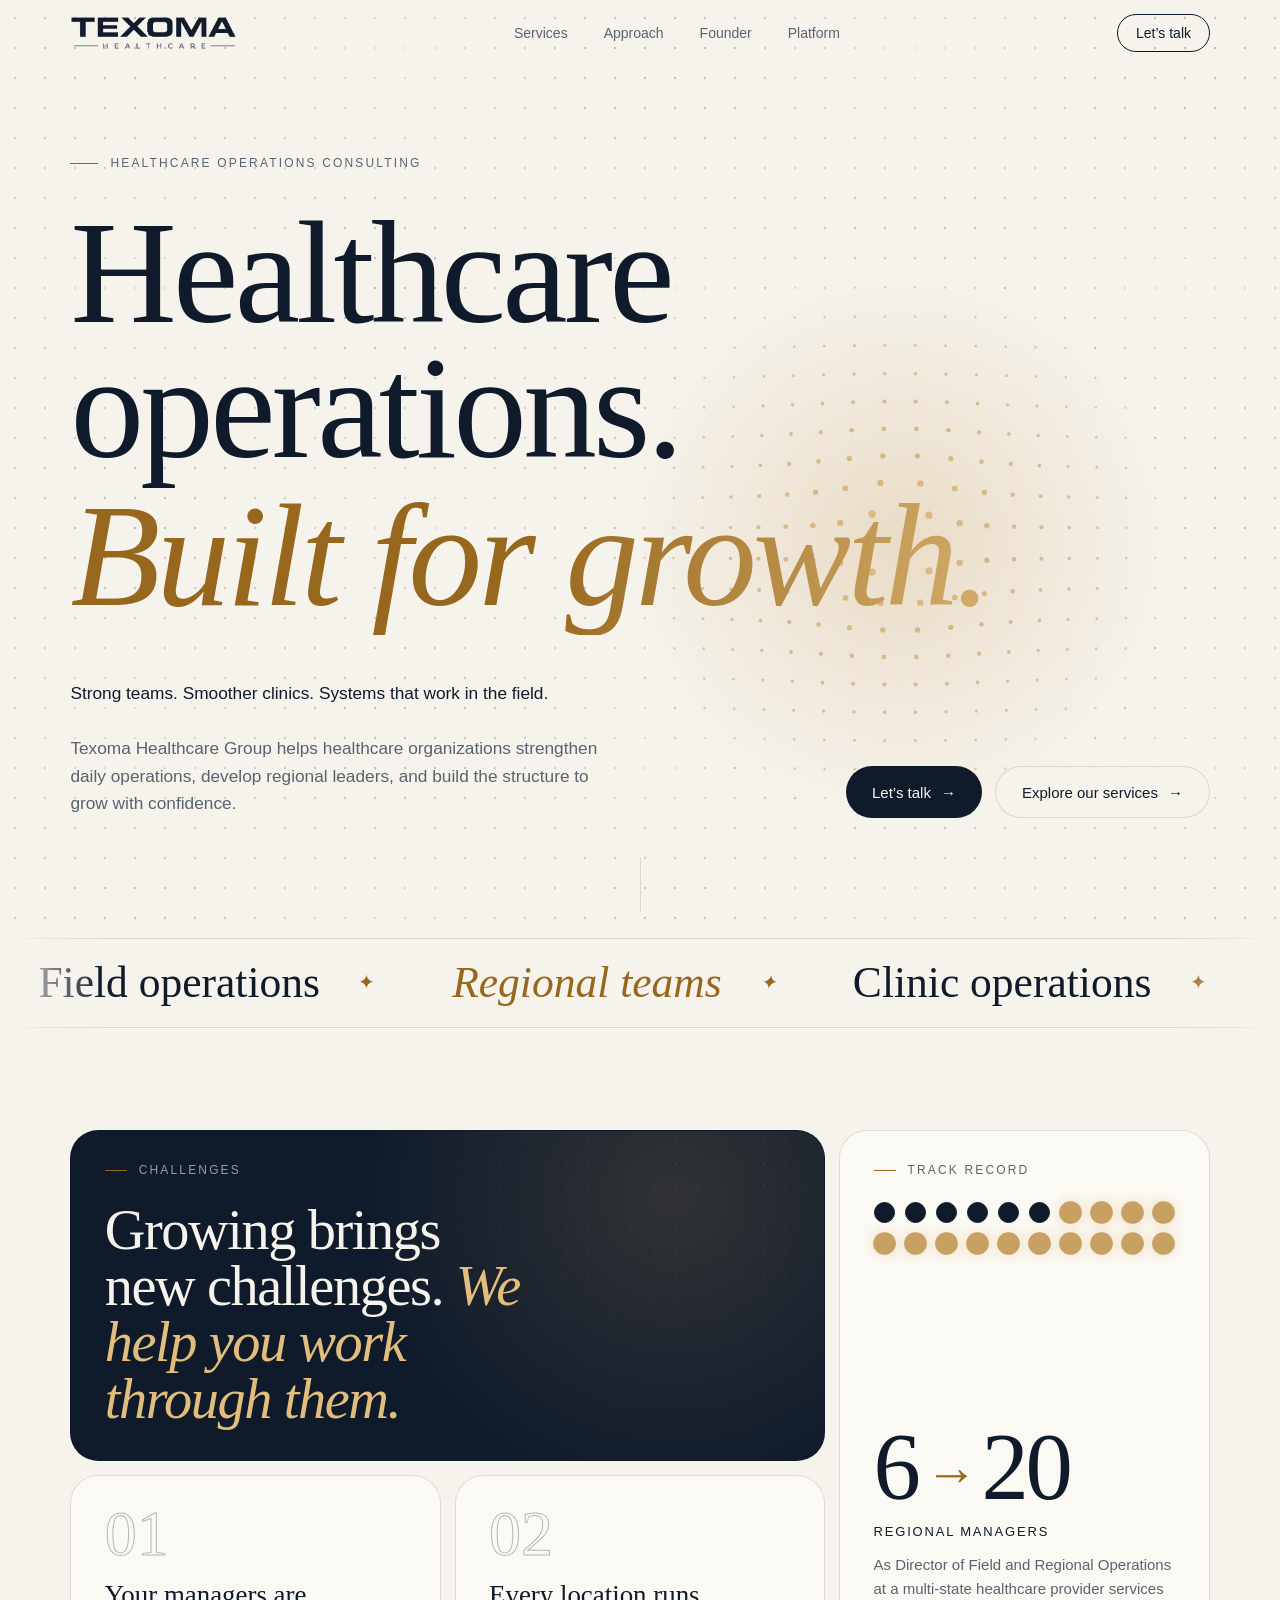
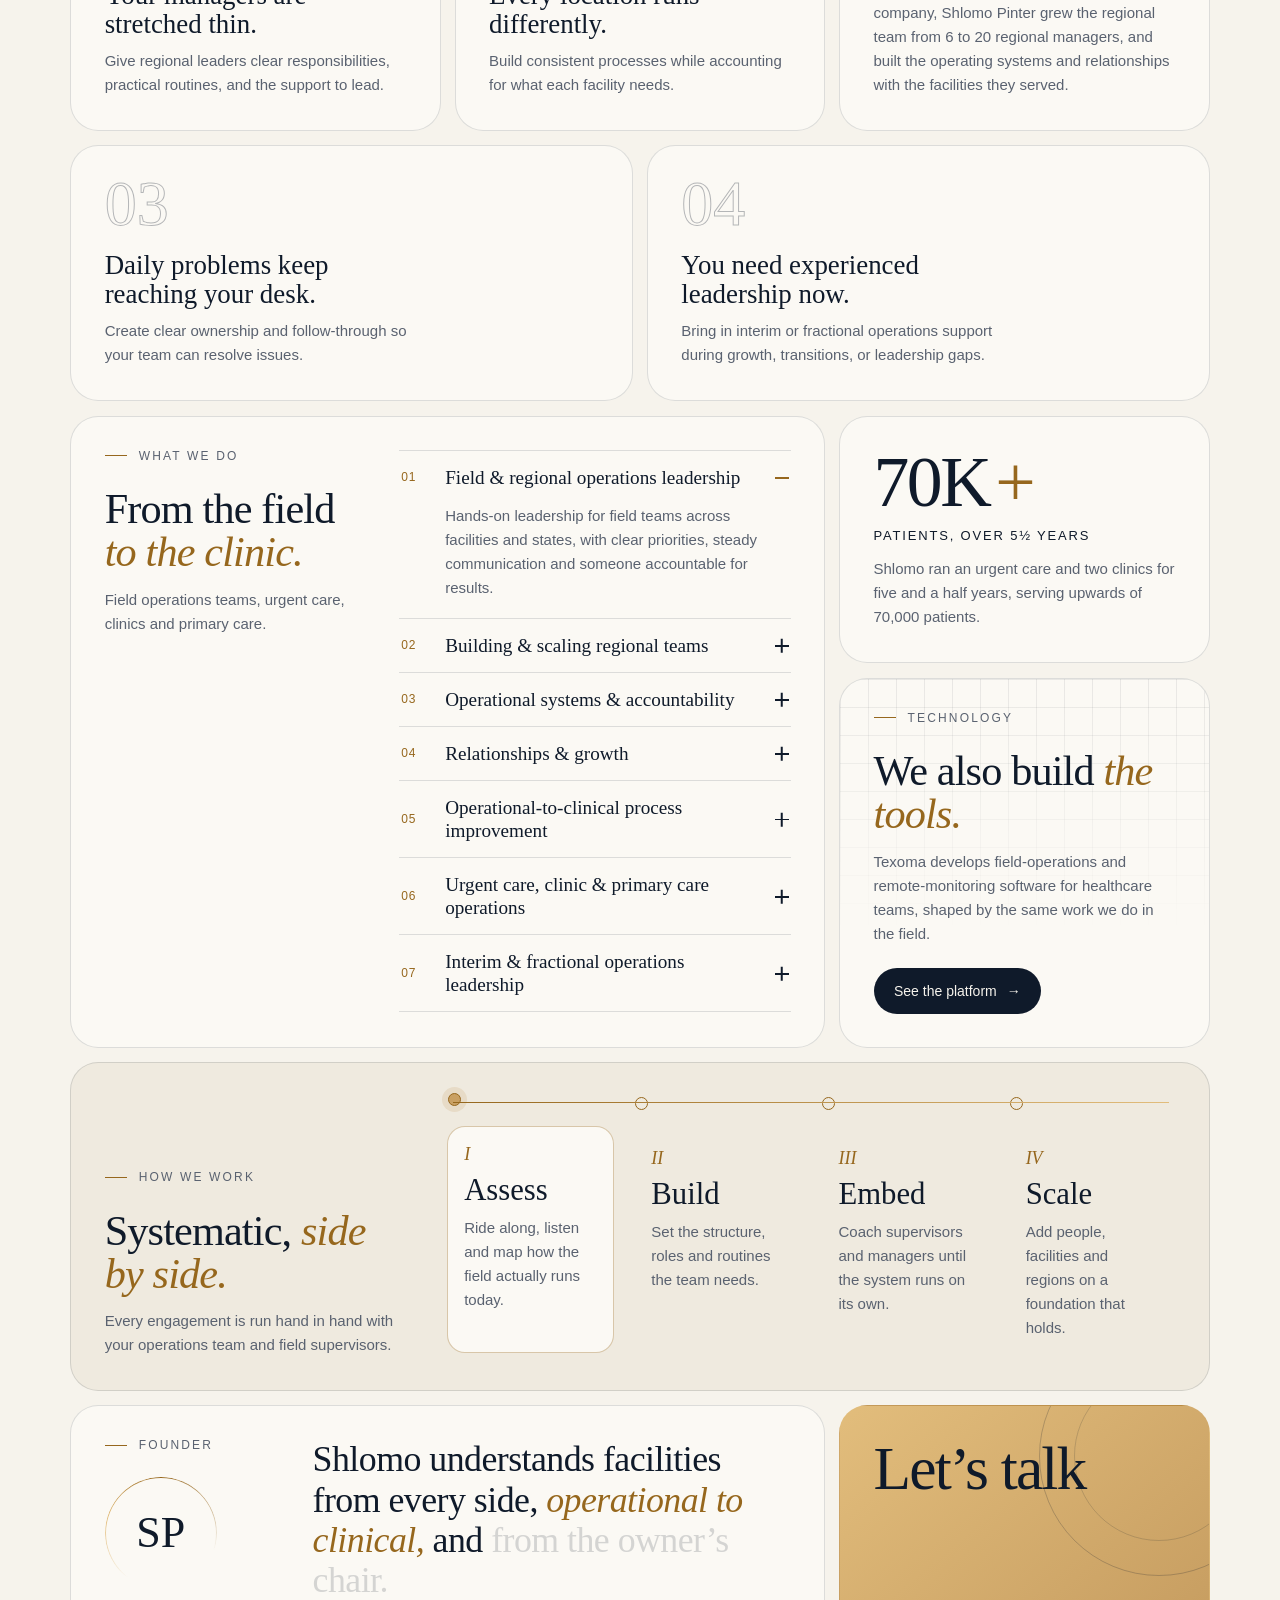
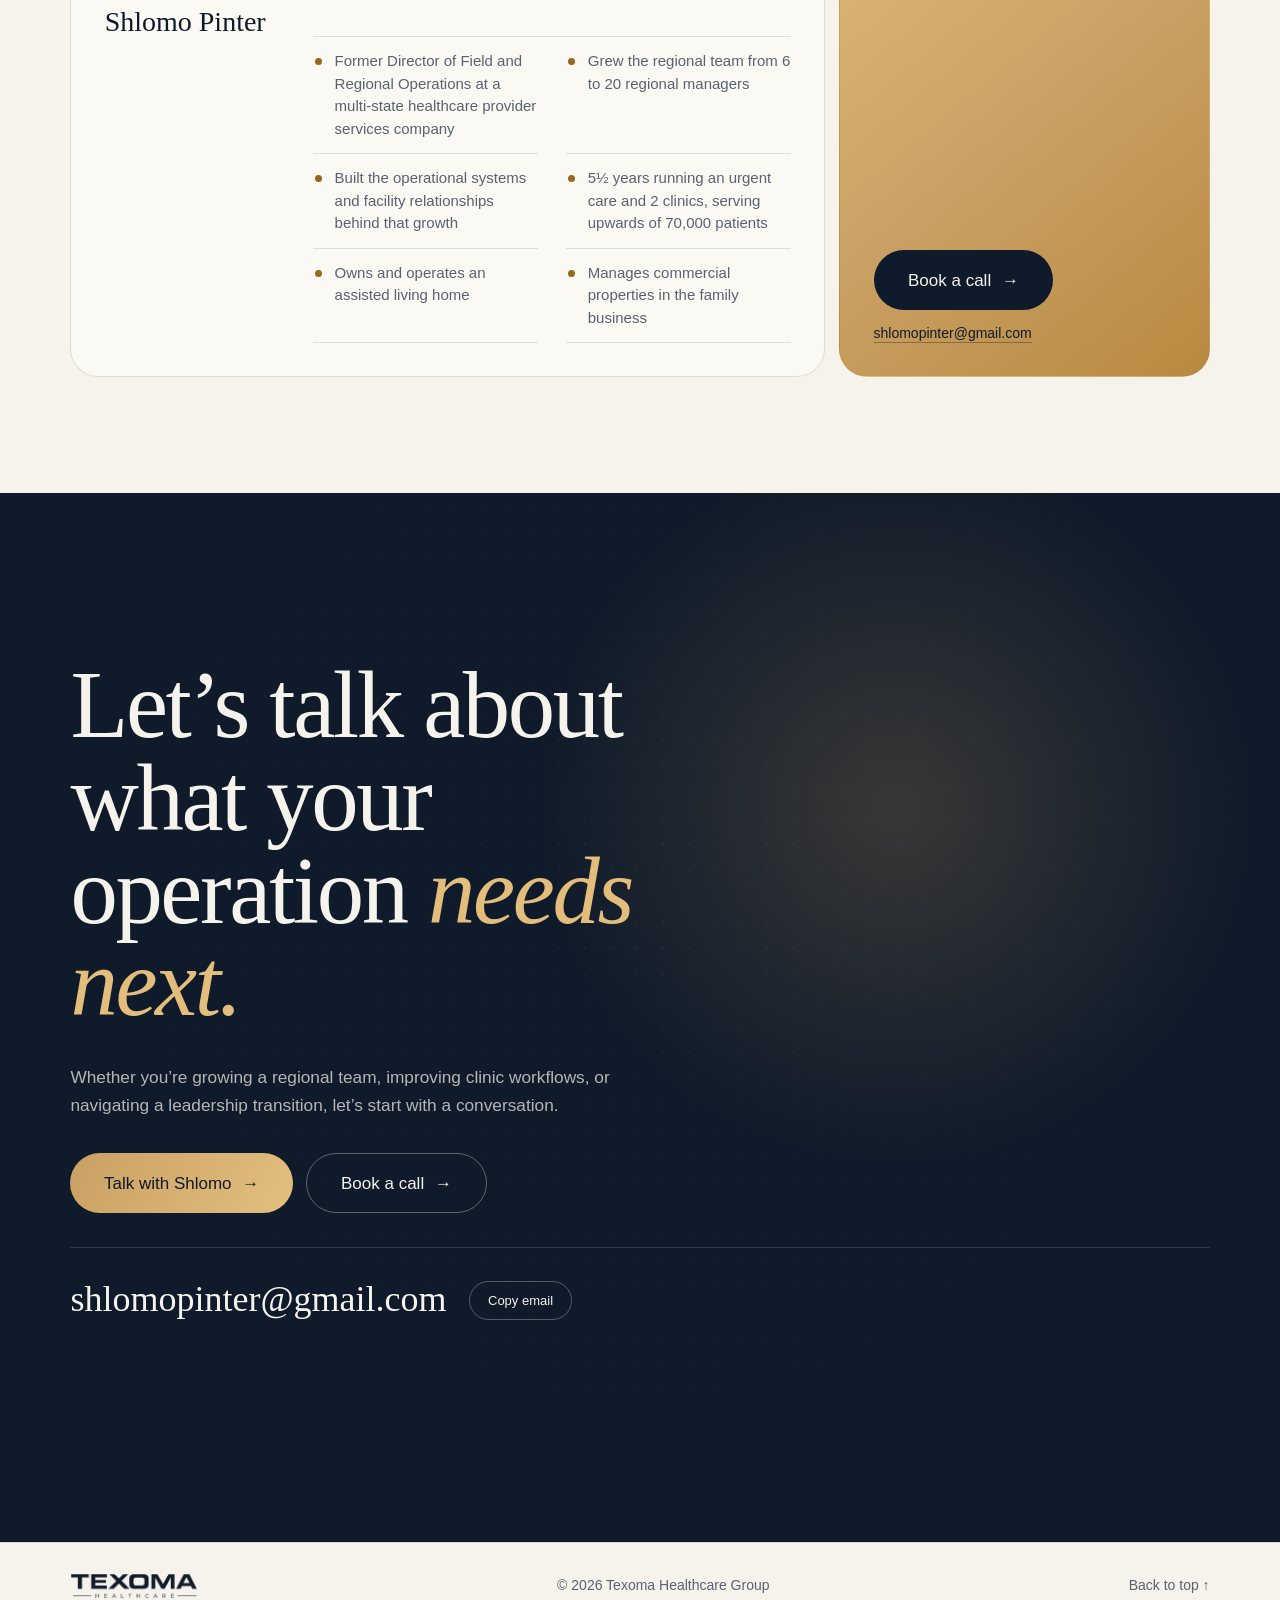
==== commit ba10efc1: "Add Platform page: interactive ownership dashboard, regional app demo, reports" ====
--- a/index.html
+++ b/index.html
@@ -22,6 +22,7 @@
 <link rel="preload" href="fonts/InstrumentSerif-Regular.woff2" as="font" type="font/woff2" crossorigin>
 <link rel="preload" href="fonts/InstrumentSerif-Italic.woff2" as="font" type="font/woff2" crossorigin>
 <link rel="stylesheet" href="styles.css">
+<link rel="stylesheet" href="platform.css">
 <script>document.documentElement.classList.replace('no-js','js')</script>
 <script src="script.js" defer></script>
 </head>
@@ -39,9 +40,13 @@
       <li><a href="#work">Services</a></li>
       <li><a href="#approach">Approach</a></li>
       <li><a href="#founder">Founder</a></li>
+      <li><a href="platform.html">Platform</a></li>
     </ul>
   </nav>
-  <a class="nav-cta magnetic" href="#contact"><span>Let&rsquo;s talk</span></a>
+  <div class="nav-right">
+    <a class="nav-plat" href="platform.html">Platform</a>
+    <a class="nav-cta magnetic" href="#contact"><span>Let&rsquo;s talk</span></a>
+  </div>
 </header>
 
 <main id="main">
@@ -127,6 +132,7 @@
         <h2 class="label">Technology</h2>
         <p id="tech-title" class="tile-title">We also build <em>the tools.</em></p>
         <p class="note">Texoma develops field-operations and remote-monitoring software for healthcare teams, shaped by the same work we do in the field.</p>
+        <p class="tech-link"><a class="btn btn-solid magnetic" href="platform.html"><span>See the platform <span class="btn-arrow" aria-hidden="true">&rarr;</span></span></a></p>
         <span class="tech-grid" aria-hidden="true"></span>
       </article>
 
--- a/platform.css
+++ b/platform.css
@@ -0,0 +1,286 @@
+/* ===== Platform page ===== */
+:root{--g:#3aa874;--y:#e0ad35;--r:#e05a4f;--g2:rgba(58,168,116,.16);--y2:rgba(224,173,53,.18);--r2:rgba(224,90,79,.16)}
+.nav-right{display:flex;align-items:center;gap:10px}
+.nav-plat{font:500 14px/1 var(--sans);text-decoration:none;color:var(--ink);padding:10px 14px;border-radius:999px;border:1px solid var(--line);
+  background:color-mix(in srgb,var(--gold) 14%,transparent);transition:background .3s,border-color .3s}
+.nav-plat:hover{background:color-mix(in srgb,var(--gold) 30%,transparent)}
+.nav-plat.is-current{border-color:color-mix(in srgb,var(--accent) 55%,transparent)}
+@media (min-width:761px){.nav-plat{display:none}}
+.nav-links a[aria-current]{color:var(--ink)}
+.nav-links a[aria-current]::after{transform:scaleX(1)}
+@media (max-width:380px){.nav-right .nav-cta{padding:10px 13px}.nav-plat{padding:10px 11px}}
+
+/* hero */
+.p-hero{min-height:auto;padding-bottom:clamp(56px,9vh,110px)}
+.p-display{font-size:clamp(50px,9.6vw,148px)}
+.p-hero-foot{margin-top:clamp(26px,4.5vh,48px);display:grid;grid-template-columns:minmax(0,600px) auto;gap:28px 40px;align-items:end;justify-content:space-between}
+.p-stat{display:flex;align-items:center;gap:16px;padding:16px 22px 16px 20px;border:1px solid var(--line);border-radius:24px;
+  background:color-mix(in srgb,var(--card) 70%,transparent);-webkit-backdrop-filter:blur(10px);backdrop-filter:blur(10px);width:max-content;max-width:100%}
+.p-stat-num{font:400 clamp(58px,7vw,96px)/.9 var(--serif);letter-spacing:-.035em;font-variant-numeric:tabular-nums;display:flex;align-items:baseline}
+.p-plus{color:var(--accent)}
+.p-stat-txt{font:500 13px/1.35 var(--sans);letter-spacing:.12em;text-transform:uppercase;color:var(--muted)}
+.p-hero .hero-ctas{margin-top:clamp(26px,4vh,40px)}
+@media (min-width:521px){.p-hero .hero-ctas .btn{flex:0 0 auto}}
+@media (max-width:860px){.p-hero-foot{grid-template-columns:1fr}}
+
+/* section heads */
+.p-tour,.p-reports,.p-loop{padding:clamp(64px,9vw,130px) var(--pad) 0;max-width:calc(var(--max) + var(--pad) * 2);margin:0 auto}
+.p-loop{padding-bottom:clamp(70px,9vw,130px)}
+.p-head{max-width:760px;margin-bottom:clamp(28px,4vw,48px)}
+.p-title{font:400 clamp(38px,5.4vw,76px)/1 var(--serif);letter-spacing:-.022em;margin-top:16px}
+.label::before{content:"";width:22px;height:1px;background:var(--accent)}
+
+/* segmented toggle */
+.seg{position:sticky;top:calc(72px + env(safe-area-inset-top));z-index:15;display:grid;grid-template-columns:1fr 1fr;width:min(100%,440px);margin:0 auto clamp(26px,3.5vw,44px);padding:5px;
+  border:1px solid var(--line);border-radius:999px;background:color-mix(in srgb,var(--bg) 80%,transparent);-webkit-backdrop-filter:saturate(1.4) blur(14px);backdrop-filter:saturate(1.4) blur(14px);
+  box-shadow:0 10px 30px -18px rgba(15,26,42,.45)}
+.seg-btn{position:relative;z-index:1;appearance:none;border:0;background:none;font:500 15px/1 var(--sans);color:var(--muted);min-height:46px;border-radius:999px;cursor:pointer;transition:color .35s}
+.seg-btn[aria-selected=true]{color:var(--bg)}
+.seg-pill{position:absolute;z-index:0;top:5px;bottom:5px;left:5px;width:calc(50% - 5px);border-radius:999px;background:var(--ink);transition:transform .55s var(--spring)}
+.seg.reg .seg-pill{transform:translateX(100%)}
+
+.panel{animation:panelIn .6s var(--ease)}
+@keyframes panelIn{from{opacity:0;transform:translateY(16px)}to{opacity:1;transform:none}}
+
+/* status swatches */
+.sw{display:inline-block;width:10px;height:10px;border-radius:50%;flex:none}
+.sw.g{background:var(--g)}.sw.y{background:var(--y)}.sw.r{background:var(--r);box-shadow:0 0 0 0 rgba(224,90,79,.6);animation:ping 2s infinite}
+@keyframes ping{70%{box-shadow:0 0 0 7px rgba(224,90,79,0)}100%{box-shadow:0 0 0 0 rgba(224,90,79,0)}}
+
+/* dashboard (always dark, like a real ops screen) */
+.dash{--di:#e9e3d6;--dm:#8f99a8;--dl:rgba(233,227,214,.1);--dc:#14223a;
+  background:linear-gradient(160deg,#13213a,#0a1424);color:var(--di);border-radius:clamp(20px,2.4vw,30px);border:1px solid rgba(201,160,99,.28);
+  box-shadow:0 40px 90px -40px rgba(10,20,36,.75),0 0 0 1px rgba(255,255,255,.02) inset;overflow:hidden}
+.dash-bar{display:flex;align-items:center;gap:12px;padding:12px 16px;border-bottom:1px solid var(--dl);background:rgba(255,255,255,.02)}
+.dots3{display:flex;gap:6px}.dots3 i{width:10px;height:10px;border-radius:50%;background:rgba(233,227,214,.18)}
+.dash-url{font:500 13px/1 var(--sans);color:var(--dm);flex:1;min-width:0;white-space:nowrap;overflow:hidden;text-overflow:ellipsis}
+.badge{font:500 10.5px/1 var(--sans);letter-spacing:.14em;text-transform:uppercase;padding:6px 9px;border-radius:999px;border:1px solid rgba(201,160,99,.45);color:var(--gold-hi);white-space:nowrap}
+.badge.sm{font-size:9px;padding:4px 7px}
+.dash-body{padding:clamp(14px,2vw,24px)}
+.kpis{display:grid;grid-template-columns:repeat(4,minmax(0,1fr));gap:10px;margin-bottom:12px}
+.kpi{padding:12px 14px;border-radius:16px;background:var(--dc);border:1px solid var(--dl);display:flex;flex-direction:column;gap:6px;position:relative;overflow:hidden}
+.kpi::after{content:"";position:absolute;left:0;bottom:0;height:3px;width:100%;background:var(--gold);opacity:.7}
+.kpi.g::after{background:var(--g)}.kpi.y::after{background:var(--y)}.kpi.r::after{background:var(--r)}
+.kpi-l{font:500 11px/1 var(--sans);letter-spacing:.12em;text-transform:uppercase;color:var(--dm)}
+.kpi-n{font:400 clamp(30px,3.4vw,44px)/1 var(--serif);font-variant-numeric:tabular-nums}
+.dash-grid{display:grid;gap:12px;grid-template-columns:repeat(6,minmax(0,1fr));grid-template-areas:"pf pf pf pf tr tr" "pf pf pf pf es es" "pf pf pf pf mo mo"}
+.card{background:var(--dc);border:1px solid var(--dl);border-radius:18px;padding:16px;min-width:0}
+.portfolio{grid-area:pf}.trend{grid-area:tr}.esc{grid-area:es}.month{grid-area:mo}
+.card-h{display:flex;flex-wrap:wrap;align-items:center;justify-content:space-between;gap:10px;margin-bottom:14px}
+.card h3{font:500 15px/1.2 var(--sans);letter-spacing:-.005em}
+.mini{font:400 12.5px/1.4 var(--sans);color:var(--dm)}
+.chips{display:flex;flex-wrap:wrap;gap:6px}
+.chip{appearance:none;display:inline-flex;align-items:center;gap:6px;font:500 12.5px/1 var(--sans);color:var(--dm);background:transparent;border:1px solid var(--dl);border-radius:999px;padding:8px 11px;cursor:pointer;transition:all .25s}
+.chip .sw{width:8px;height:8px;animation:none}
+.chip:hover{color:var(--di);border-color:rgba(233,227,214,.3)}
+.chip.on{background:var(--di);color:#0f1a2a;border-color:var(--di)}
+.fac-grid{display:grid;grid-template-columns:repeat(12,minmax(0,1fr));gap:clamp(6px,.9vw,10px)}
+.fac{appearance:none;border:0;padding:0;aspect-ratio:1;border-radius:50%;cursor:pointer;position:relative;
+  transform:scale(0);transition:transform .5s var(--spring),opacity .35s,filter .35s,box-shadow .3s;transition-delay:var(--d,0s)}
+.dash.in .fac{transform:scale(1)}
+.fac.g{background:var(--g)}.fac.y{background:var(--y)}.fac.r{background:var(--r)}
+.fac.r::after{content:"";position:absolute;inset:-3px;border-radius:50%;border:2px solid var(--r);opacity:0;animation:ring 2.2s infinite}
+@keyframes ring{0%{transform:scale(.8);opacity:.8}100%{transform:scale(1.7);opacity:0}}
+.fac.dim{opacity:.13;filter:saturate(.3)}
+.fac:hover,.fac.sel{box-shadow:0 0 0 3px #0a1424,0 0 0 5px var(--gold-hi)}
+.fac:focus-visible{outline:2px solid var(--gold-hi);outline-offset:3px}
+.fac-detail{margin-top:14px;min-height:92px;padding:14px;border-radius:14px;border:1px dashed var(--dl);display:flex;align-items:center}
+.fd-hint{color:var(--dm);font-size:13.5px}
+.fd{display:grid;grid-template-columns:1fr auto;gap:4px 14px;width:100%;animation:panelIn .4s var(--ease)}
+.fd b{font:500 15px/1.3 var(--sans)}
+.fd small{color:var(--dm);font-size:12.5px;grid-column:1}
+.fd .st{grid-row:1/3;grid-column:2;align-self:center;font:500 11px/1 var(--sans);letter-spacing:.1em;text-transform:uppercase;padding:7px 10px;border-radius:999px}
+.st.g{background:var(--g2);color:#6fd3a2}.st.y{background:var(--y2);color:#f0c967}.st.r{background:var(--r2);color:#f28b82}
+.fd svg{grid-column:1/3;width:100%;height:30px;margin-top:6px}
+.fd svg path{fill:none;stroke-width:2;stroke-linecap:round;stroke-linejoin:round}
+.trend-svg{width:100%;height:auto;display:block}
+.gridlines line{stroke:var(--dl);stroke-width:1}
+.area{fill:url(#none);fill:rgba(58,168,116,.12);opacity:0;transition:opacity 1s 1.2s}
+.ln{fill:none;stroke-width:3;stroke-linecap:round;stroke-linejoin:round;stroke-dasharray:420;stroke-dashoffset:420;transition:stroke-dashoffset 1.8s var(--ease)}
+.ln-g{stroke:var(--g)}.ln-r{stroke:var(--r);transition-delay:.3s}
+.pts circle{opacity:0;transition:opacity .4s 1.8s}.pt-g{fill:var(--g)}.pt-r{fill:var(--r)}
+.dash.in .ln{stroke-dashoffset:0}.dash.in .area,.dash.in .pts circle{opacity:1}
+.legend{display:flex;gap:14px;margin-top:10px;font-size:12px;color:var(--dm)}
+.legend span{display:flex;align-items:center;gap:6px}.legend .sw{animation:none;width:8px;height:8px}
+.pulse-tag{display:inline-flex;align-items:center;gap:7px;font:500 11.5px/1 var(--sans);color:#f28b82;background:var(--r2);padding:6px 9px;border-radius:999px}
+.pulse-tag i{width:7px;height:7px;border-radius:50%;background:var(--r);animation:blink 1.2s infinite}
+@keyframes blink{50%{opacity:.25}}
+.esc-list{display:grid;gap:8px}
+.esc-list li{display:flex;align-items:center;gap:10px;padding:10px;border-radius:12px;background:rgba(255,255,255,.025);
+  opacity:0;transform:translateX(14px);transition:opacity .5s var(--ease),transform .5s var(--ease)}
+.dash.in .esc-list li{opacity:1;transform:none}
+.dash.in .esc-list li:nth-child(2){transition-delay:.15s}.dash.in .esc-list li:nth-child(3){transition-delay:.3s}
+.esc-list div{flex:1;min-width:0;display:flex;flex-direction:column;gap:2px}
+.esc-list b{font:500 13.5px/1.25 var(--sans);white-space:nowrap;overflow:hidden;text-overflow:ellipsis}
+.esc-list span{font-size:12px;color:var(--dm);line-height:1.3}
+.esc-list em{font:500 10.5px/1 var(--sans);font-style:normal;letter-spacing:.08em;text-transform:uppercase;color:#f28b82}
+.esc-list em.soft{color:#f0c967}
+.month-doc{display:grid;gap:7px;padding:12px;border-radius:12px;background:#f6f3ec;margin-bottom:10px}
+.md-t{height:9px;width:46%;border-radius:4px;background:#0f1a2a}
+.md-l{height:6px;width:84%;border-radius:3px;background:rgba(15,26,42,.18)}.md-l.s{width:62%}
+.md-bars{display:flex;align-items:flex-end;gap:5px;height:42px;margin-top:4px}
+.md-bars i{flex:1;height:var(--h);background:linear-gradient(#c9a063,#96671d);border-radius:3px 3px 0 0;transform:scaleY(0);transform-origin:bottom;transition:transform .9s var(--spring)}
+.dash.in .md-bars i{transform:scaleY(1)}
+.md-bars i:nth-child(2){transition-delay:.08s}.md-bars i:nth-child(3){transition-delay:.16s}.md-bars i:nth-child(4){transition-delay:.24s}.md-bars i:nth-child(5){transition-delay:.32s}.md-bars i:nth-child(6){transition-delay:.4s}
+
+@media (max-width:900px){
+  .dash-grid{grid-template-columns:repeat(2,minmax(0,1fr));grid-template-areas:"pf pf" "es es" "tr mo"}
+}
+@media (max-width:600px){
+  .dash-grid{grid-template-columns:1fr;grid-template-areas:"pf" "es" "tr" "mo"}
+  .kpis{grid-template-columns:repeat(2,minmax(0,1fr));gap:8px}
+  .kpi{padding:11px 12px}
+  .fac-grid{grid-template-columns:repeat(8,minmax(0,1fr))}
+  .dash-body{padding:12px}
+  .card{padding:14px}
+}
+
+/* feature lists */
+.feat-list{display:grid;grid-template-columns:repeat(4,minmax(0,1fr));gap:clamp(10px,1.2vw,16px);margin-top:clamp(18px,2.4vw,28px)}
+.feat-list li{display:flex;gap:14px;padding:20px;border:1px solid var(--line);border-radius:22px;background:var(--card)}
+.fi{font:italic 400 20px/1 var(--serif);color:var(--accent);flex:none;padding-top:2px}
+.feat-list h3{font:500 16px/1.3 var(--sans);margin-bottom:6px}
+.feat-list p{font-size:14.5px;line-height:1.5;color:var(--muted)}
+@media (max-width:1023px){.feat-list{grid-template-columns:repeat(2,minmax(0,1fr))}}
+@media (max-width:600px){.feat-list{grid-template-columns:1fr;gap:10px}.feat-list li{padding:16px 18px}}
+
+/* regional */
+.reg-wrap{display:grid;grid-template-columns:auto minmax(0,1fr);gap:clamp(28px,5vw,80px);align-items:start}
+.feat-list.two{grid-template-columns:repeat(2,minmax(0,1fr));margin-top:0}
+.phone-col{display:flex;flex-direction:column;align-items:center;gap:16px}
+.phone{position:relative;width:min(320px,86vw);aspect-ratio:9/18.6;border-radius:48px;padding:11px;
+  background:linear-gradient(145deg,#2a3546,#0b1220);box-shadow:0 50px 90px -40px rgba(10,20,36,.7),inset 0 0 0 1.5px rgba(255,255,255,.12)}
+.notch{position:absolute;top:20px;left:50%;width:92px;height:26px;margin-left:-46px;border-radius:20px;background:#05080f;z-index:3}
+.screen{position:relative;height:100%;border-radius:38px;overflow:hidden;background:#f8f5ee;color:#0f1a2a;
+  --am:#6a7180;--al:rgba(15,26,42,.1);--ac:#fff}
+@media (prefers-color-scheme:dark){.screen{background:#0d1828;color:#ece6da;--am:#97a0ae;--al:rgba(236,230,218,.1);--ac:#152238}}
+.app-top{display:flex;justify-content:space-between;align-items:center;padding:16px 22px 0 26px;height:52px;font:500 13px/1 var(--sans)}
+.app-top .badge{color:var(--accent)}
+.scr{position:absolute;inset:52px 0 0;padding:10px 18px 18px;display:flex;flex-direction:column;gap:10px;overflow:hidden;
+  opacity:0;transform:translateX(30px);pointer-events:none;transition:opacity .45s var(--ease),transform .55s var(--ease)}
+.scr.on{opacity:1;transform:none;pointer-events:auto}
+.scr.out{transform:translateX(-30px)}
+.app-hi{font:400 23px/1.1 var(--serif)}
+.app-h{font:400 26px/1.05 var(--serif);display:flex;align-items:center;gap:8px}
+.app-sec{font:500 10.5px/1 var(--sans);letter-spacing:.14em;text-transform:uppercase;color:var(--am);margin-top:2px}
+.app-p{font-size:13.5px;line-height:1.45;color:var(--am)}
+.app-back{font:500 13px/1 var(--sans);color:var(--accent);cursor:pointer;width:max-content}
+.app-map{position:relative;height:118px;border-radius:16px;overflow:hidden;flex:none;
+  background:linear-gradient(135deg,rgba(201,160,99,.18),rgba(58,168,116,.1)),repeating-linear-gradient(0deg,var(--al) 0 1px,transparent 1px 22px),repeating-linear-gradient(90deg,var(--al) 0 1px,transparent 1px 22px);border:1px solid var(--al)}
+.app-map::before{content:"";position:absolute;left:-10%;top:55%;width:120%;height:10px;background:rgba(201,160,99,.35);transform:rotate(-12deg);border-radius:6px}
+.app-map::after{content:"";position:absolute;left:38%;top:-10%;width:8px;height:120%;background:rgba(201,160,99,.25);transform:rotate(14deg);border-radius:6px}
+.pin{position:absolute;z-index:1;width:13px;height:13px;margin:-13px 0 0 -6.5px;border-radius:50% 50% 50% 0;transform:rotate(-45deg);box-shadow:0 2px 4px rgba(0,0,0,.25)}
+.pin.g{background:var(--g)}.pin.y{background:var(--y)}.pin.r{background:var(--r)}
+.scr.on .pin{animation:drop .6s var(--spring) both}
+.scr.on .pin:nth-child(2){animation-delay:.08s}.scr.on .pin:nth-child(3){animation-delay:.16s}.scr.on .pin:nth-child(4){animation-delay:.24s}.scr.on .pin:nth-child(5){animation-delay:.32s}.scr.on .pin:nth-child(6){animation-delay:.4s}
+@keyframes drop{from{transform:translateY(-18px) rotate(-45deg);opacity:0}to{transform:rotate(-45deg);opacity:1}}
+.me{position:absolute;z-index:1;left:48%;top:40%;width:12px;height:12px;border-radius:50%;background:#3b82f6;border:2px solid #fff;box-shadow:0 0 0 6px rgba(59,130,246,.25)}
+.due{display:grid;gap:7px}
+.due li{display:flex;align-items:center;gap:10px;padding:9px 11px;border-radius:13px;background:var(--ac);border:1px solid var(--al)}
+.due span{flex:1;min-width:0;display:flex;flex-direction:column}
+.due b{font:500 13px/1.25 var(--sans)}
+.due small{font-size:11.5px;color:var(--am)}
+.due em{font:500 11px/1 var(--sans);font-style:normal;color:var(--accent)}
+.app-btn{appearance:none;border:0;margin-top:auto;min-height:48px;border-radius:14px;background:#0f1a2a;color:#f6f3ec;font:500 15px/1 var(--sans);cursor:pointer;transition:transform .2s,background .3s;flex:none}
+@media (prefers-color-scheme:dark){.app-btn{background:var(--gold);color:#0f1a2a}}
+.app-btn:active{transform:scale(.97)}
+.app-btn.ghost{background:transparent;color:inherit;border:1px solid var(--al)}
+.scr.on .app-btn:not(.ghost){animation:nudge 2.4s 1.4s infinite}
+@keyframes nudge{0%,100%{box-shadow:0 0 0 0 rgba(201,160,99,0)}50%{box-shadow:0 0 0 6px rgba(201,160,99,.35)}}
+.fld{display:flex;flex-direction:column;gap:4px;padding:9px 12px;border-radius:12px;background:var(--ac);border:1px solid var(--al)}
+.fld span{font:500 10px/1 var(--sans);letter-spacing:.12em;text-transform:uppercase;color:var(--am)}
+.fld b{font:500 14px/1.2 var(--sans)}
+.vtypes{display:flex;flex-wrap:wrap;gap:5px}
+.vt,.hb{appearance:none;font:500 11.5px/1 var(--sans);padding:7px 9px;border-radius:999px;border:1px solid var(--al);background:var(--ac);color:inherit;cursor:pointer;transition:all .2s}
+.vt.on{background:#0f1a2a;color:#f6f3ec;border-color:#0f1a2a}
+@media (prefers-color-scheme:dark){.vt.on{background:var(--gold);color:#0f1a2a;border-color:var(--gold)}}
+.health{display:grid;grid-template-columns:repeat(3,1fr);gap:6px}
+.hb{padding:9px 0;border-radius:10px;text-align:center}
+.hb.g.on{background:var(--g);border-color:var(--g);color:#fff}.hb.y.on{background:var(--y);border-color:var(--y);color:#2a1d00}.hb.r.on{background:var(--r);border-color:var(--r);color:#fff}
+.notes p{font-size:12.5px;line-height:1.4;min-height:52px}
+.typed::after{content:"";display:inline-block;width:1.5px;height:13px;background:var(--accent);margin-left:1px;vertical-align:-2px;animation:blink 1s infinite}
+.done{text-align:center;display:flex;flex-direction:column;align-items:center;gap:8px;margin-top:20px}
+.check{width:74px;height:74px}
+.check circle{fill:none;stroke:var(--g);stroke-width:3;stroke-dasharray:151;stroke-dashoffset:151}
+.check path{fill:none;stroke:var(--g);stroke-width:4;stroke-linecap:round;stroke-linejoin:round;stroke-dasharray:40;stroke-dashoffset:40}
+.scr.on .check circle{transition:stroke-dashoffset .8s var(--ease) .15s;stroke-dashoffset:0}
+.scr.on .check path{transition:stroke-dashoffset .5s var(--ease) .8s;stroke-dashoffset:0}
+.tl{display:grid;gap:10px;margin:14px 6px 0;position:relative}
+.tl::before{content:"";position:absolute;left:5px;top:6px;bottom:6px;width:2px;background:var(--al)}
+.tl-i{display:flex;align-items:center;gap:12px;font-size:13px;position:relative}
+.tl-i i{width:12px;height:12px;border-radius:50%;background:var(--al);flex:none;position:relative}
+.tl-i.ok i{background:var(--g)}
+.tl-i.wait i{background:var(--y);animation:blink 1.1s infinite}
+.tl-i.wait span{color:var(--am)}
+.tick{display:inline-grid;place-items:center;width:24px;height:24px;border-radius:50%;background:var(--g);color:#fff;font:500 13px/1 var(--sans)}
+.msg{max-width:86%;padding:10px 12px;border-radius:16px;font-size:13px;line-height:1.4}
+.msg b{display:block;font:500 10.5px/1 var(--sans);letter-spacing:.1em;text-transform:uppercase;color:var(--accent);margin-bottom:5px}
+.msg.in{background:var(--ac);border:1px solid var(--al);border-bottom-left-radius:5px}
+.msg.out{align-self:flex-end;background:#0f1a2a;color:#f6f3ec;border-bottom-right-radius:5px}
+@media (prefers-color-scheme:dark){.msg.out{background:var(--gold);color:#0f1a2a}}
+.scr.on .msg{animation:pop .5s var(--spring) both}.scr.on .msg.out{animation-delay:.5s}.scr.on .alert{animation:pop .5s var(--spring) 1s both}
+@keyframes pop{from{opacity:0;transform:translateY(10px) scale(.96)}to{opacity:1;transform:none}}
+.alert{display:flex;gap:10px;align-items:flex-start;padding:10px 12px;border-radius:12px;background:var(--r2);font-size:12.5px;line-height:1.4}
+.alert .sw{margin-top:4px}
+.flow{display:flex;gap:6px;padding:5px;border:1px solid var(--line);border-radius:999px;background:var(--card)}
+.flow button{appearance:none;border:0;background:none;color:var(--muted);font:500 13px/1 var(--sans);padding:10px 13px;border-radius:999px;cursor:pointer;transition:all .3s}
+.flow li.on button{background:var(--ink);color:var(--bg)}
+.tap-hint{font:500 12px/1 var(--sans);letter-spacing:.14em;text-transform:uppercase;color:var(--muted)}
+@media (max-width:900px){.reg-wrap{grid-template-columns:1fr}.feat-list.two{grid-template-columns:repeat(2,minmax(0,1fr))}}
+@media (max-width:600px){.feat-list.two{grid-template-columns:1fr}.flow button{padding:10px 11px}}
+
+/* reports */
+.rgrid{display:grid;gap:clamp(10px,1.1vw,16px);grid-template-columns:repeat(4,minmax(0,1fr))}
+.rcard{display:flex;flex-direction:column;gap:14px;min-height:260px}
+.rcard.wide{grid-column:1/-1;min-height:0}
+.rk{font:400 clamp(26px,2.4vw,34px)/1.05 var(--serif);letter-spacing:-.015em}
+.rd{color:var(--muted);font-size:14.5px;line-height:1.5;margin-top:auto}
+.bars{display:flex;align-items:flex-end;gap:7px;height:110px}
+.bars i{flex:1;height:var(--h);border-radius:6px 6px 2px 2px;background:linear-gradient(var(--gold-hi),var(--accent));transform:scaleY(0);transform-origin:bottom;transition:transform 1s var(--spring)}
+.rcard.in .bars i{transform:scaleY(1)}
+.bars i:nth-child(2){transition-delay:.07s}.bars i:nth-child(3){transition-delay:.14s}.bars i:nth-child(4){transition-delay:.21s}.bars i:nth-child(5){transition-delay:.28s}.bars i:nth-child(6){transition-delay:.35s}.bars i:nth-child(7){transition-delay:.42s}
+.ring-wrap{position:relative;width:118px;height:118px}
+.ring{width:100%;height:100%;transform:rotate(-90deg)}
+.ring circle{fill:none;stroke-width:10}
+.r-bg{stroke:var(--line)}
+.r-fg{stroke:var(--g);stroke-linecap:round;stroke-dasharray:100;stroke-dashoffset:100;transition:stroke-dashoffset 1.6s var(--ease) .2s}
+.rcard.in .r-fg{stroke-dashoffset:14}
+.ring-n{position:absolute;inset:0;display:grid;place-items:center;font:400 36px/1 var(--serif)}
+.hbars{display:grid;gap:10px}
+.hbars div{display:grid;grid-template-columns:78px 1fr;align-items:center;gap:10px;font-size:12.5px;color:var(--muted)}
+.hbars i{height:10px;border-radius:6px;background:linear-gradient(90deg,var(--accent),var(--gold-hi));width:var(--w);transform:scaleX(0);transform-origin:left;transition:transform 1.2s var(--ease)}
+.rcard.in .hbars i{transform:scaleX(1)}
+.hbars div:nth-child(2) i{transition-delay:.1s}.hbars div:nth-child(3) i{transition-delay:.2s}.hbars div:nth-child(4) i{transition-delay:.3s}
+.od{display:grid;gap:8px}
+.od li{display:flex;align-items:center;gap:10px;font-size:14px;padding:9px 12px;border-radius:12px;border:1px solid var(--line);opacity:0;transform:translateY(8px);transition:all .5s var(--ease)}
+.od em{margin-left:auto;font:500 12px/1 var(--sans);font-style:normal;color:var(--r)}
+.rcard.in .od li{opacity:1;transform:none}.rcard.in .od li:nth-child(2){transition-delay:.12s}.rcard.in .od li:nth-child(3){transition-delay:.24s}
+.turn{display:grid;grid-template-columns:repeat(24,minmax(0,1fr));gap:clamp(5px,.8vw,10px);padding:6px 0}
+.turn i{aspect-ratio:1;border-radius:50%;background:var(--r);transition:background .6s}
+.turn i.y{background:var(--y)}.turn i.g{background:var(--g)}
+@media (max-width:1023px){.rgrid{grid-template-columns:repeat(2,minmax(0,1fr))}}
+@media (max-width:600px){.rgrid{grid-template-columns:1fr}.rcard{min-height:0}.turn{grid-template-columns:repeat(12,minmax(0,1fr))}}
+
+/* loop */
+.loop{display:grid;grid-template-columns:repeat(4,minmax(0,1fr));gap:clamp(10px,1.2vw,16px);counter-reset:l;position:relative}
+.loop li{padding:22px 20px;border-radius:22px;border:1px solid var(--line);background:var(--card);position:relative}
+.loop li:not(:last-child)::after{content:"\2192";position:absolute;right:-13px;top:50%;margin-top:-13px;width:26px;height:26px;border-radius:50%;display:grid;place-items:center;
+  background:var(--bg);border:1px solid var(--line);color:var(--accent);font-size:13px;z-index:1}
+.lp-n{font:italic 400 20px/1 var(--serif);color:var(--accent);display:block;margin-bottom:12px}
+.loop h3{font:400 30px/1 var(--serif);margin-bottom:8px}
+.loop p{color:var(--muted);font-size:14.5px;line-height:1.5}
+@media (max-width:900px){.loop{grid-template-columns:1fr 1fr}.loop li:nth-child(2)::after{display:none}}
+@media (max-width:600px){.loop{grid-template-columns:1fr}.loop li::after{right:50%!important;top:auto!important;bottom:-13px;margin:0 -13px 0 0;content:"\2193"!important;display:grid!important}.loop li:last-child::after{display:none!important}}
+
+/* home tile button */
+.tech-link{margin-top:22px}
+.tech-link .btn{min-height:46px;padding:0 20px;font-size:14px}
+
+@media (prefers-reduced-motion:reduce){
+  .fac,.ln,.md-bars i,.bars i,.hbars i,.r-fg,.esc-list li,.od li,.scr,.seg-pill,.check *{transition:none!important}
+  .fac{transform:scale(1)}.ln{stroke-dashoffset:0}.area,.pts circle,.esc-list li,.od li{opacity:1;transform:none}
+  .md-bars i,.bars i,.hbars i{transform:none}.r-fg{stroke-dashoffset:14}
+  .sw.r,.fac.r::after,.pulse-tag i,.tl-i.wait i,.typed::after,.app-btn,.pin,.msg,.alert,.panel{animation:none!important}
+}
+.nav-right .nav-cta{white-space:nowrap}
+@media (max-width:420px){.nav-right{gap:6px}.nav-right .nav-cta,.nav-plat{font-size:13px;padding:10px 12px}}
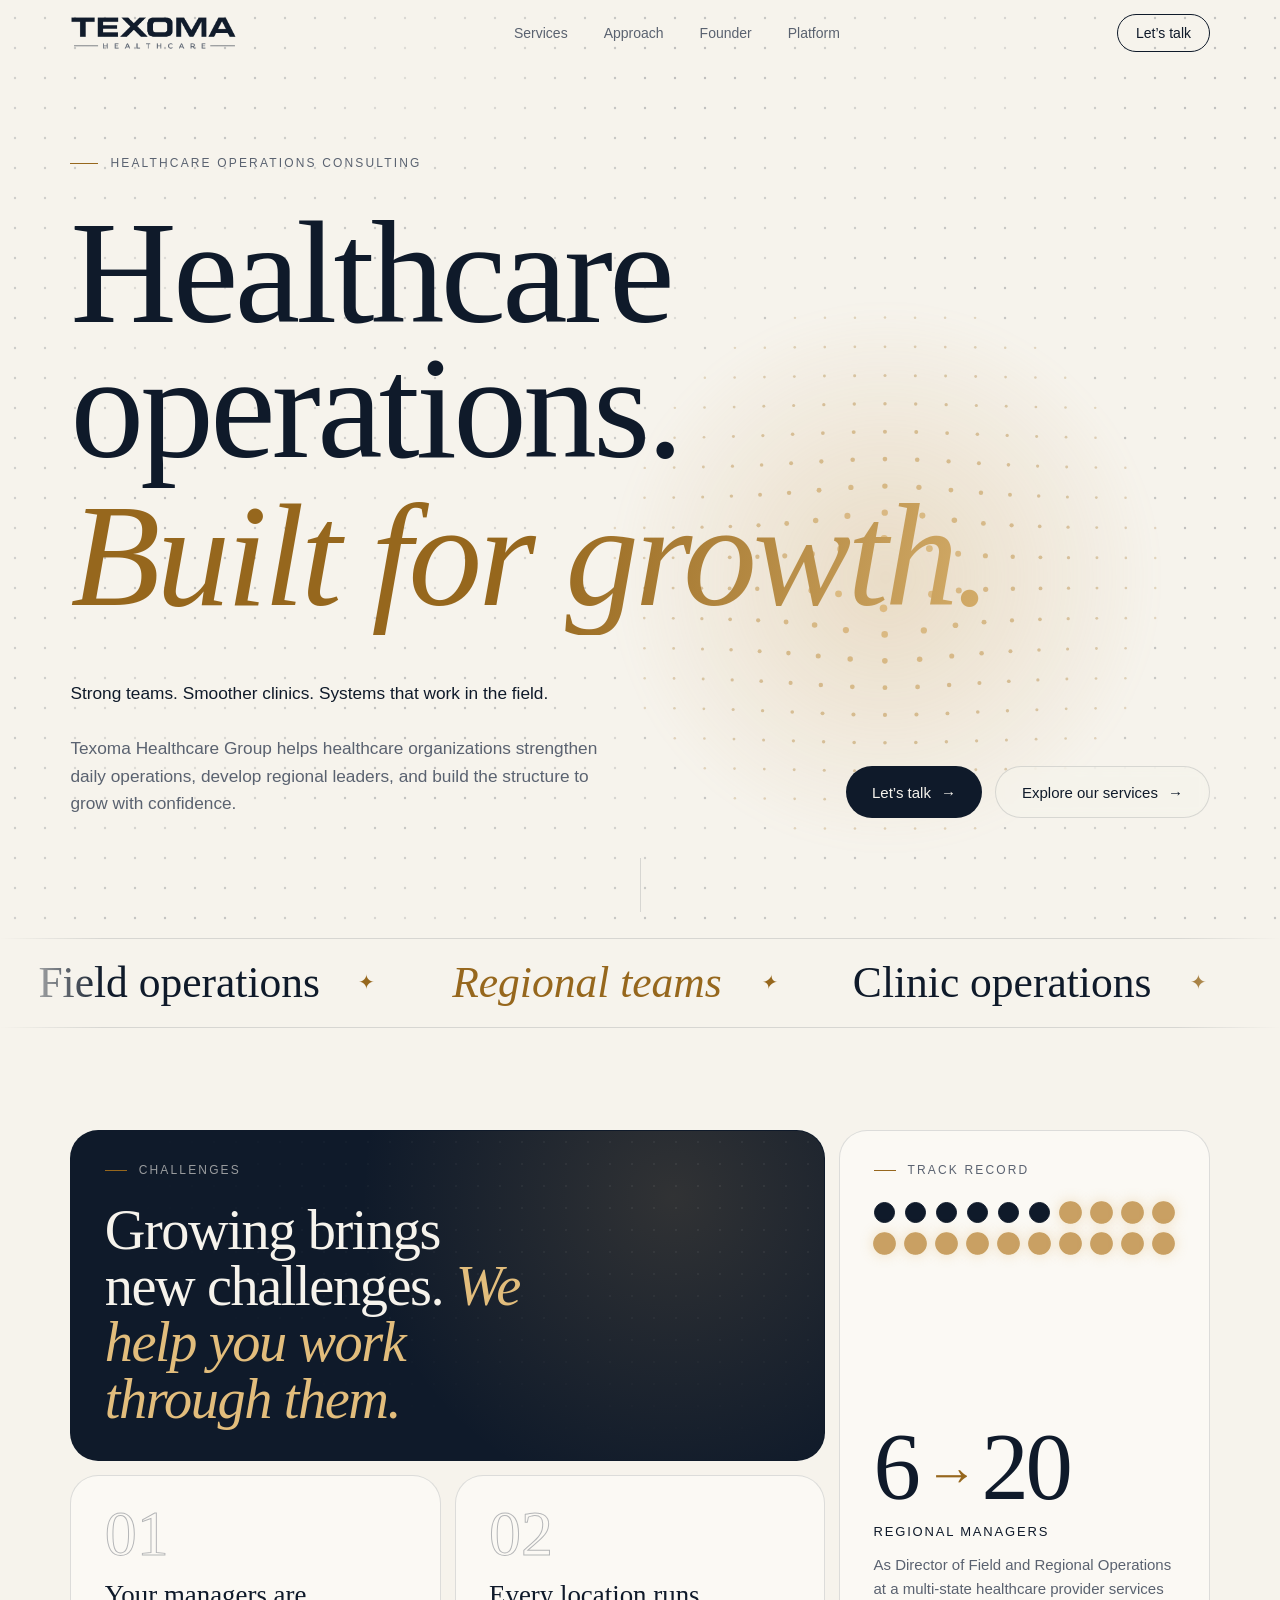
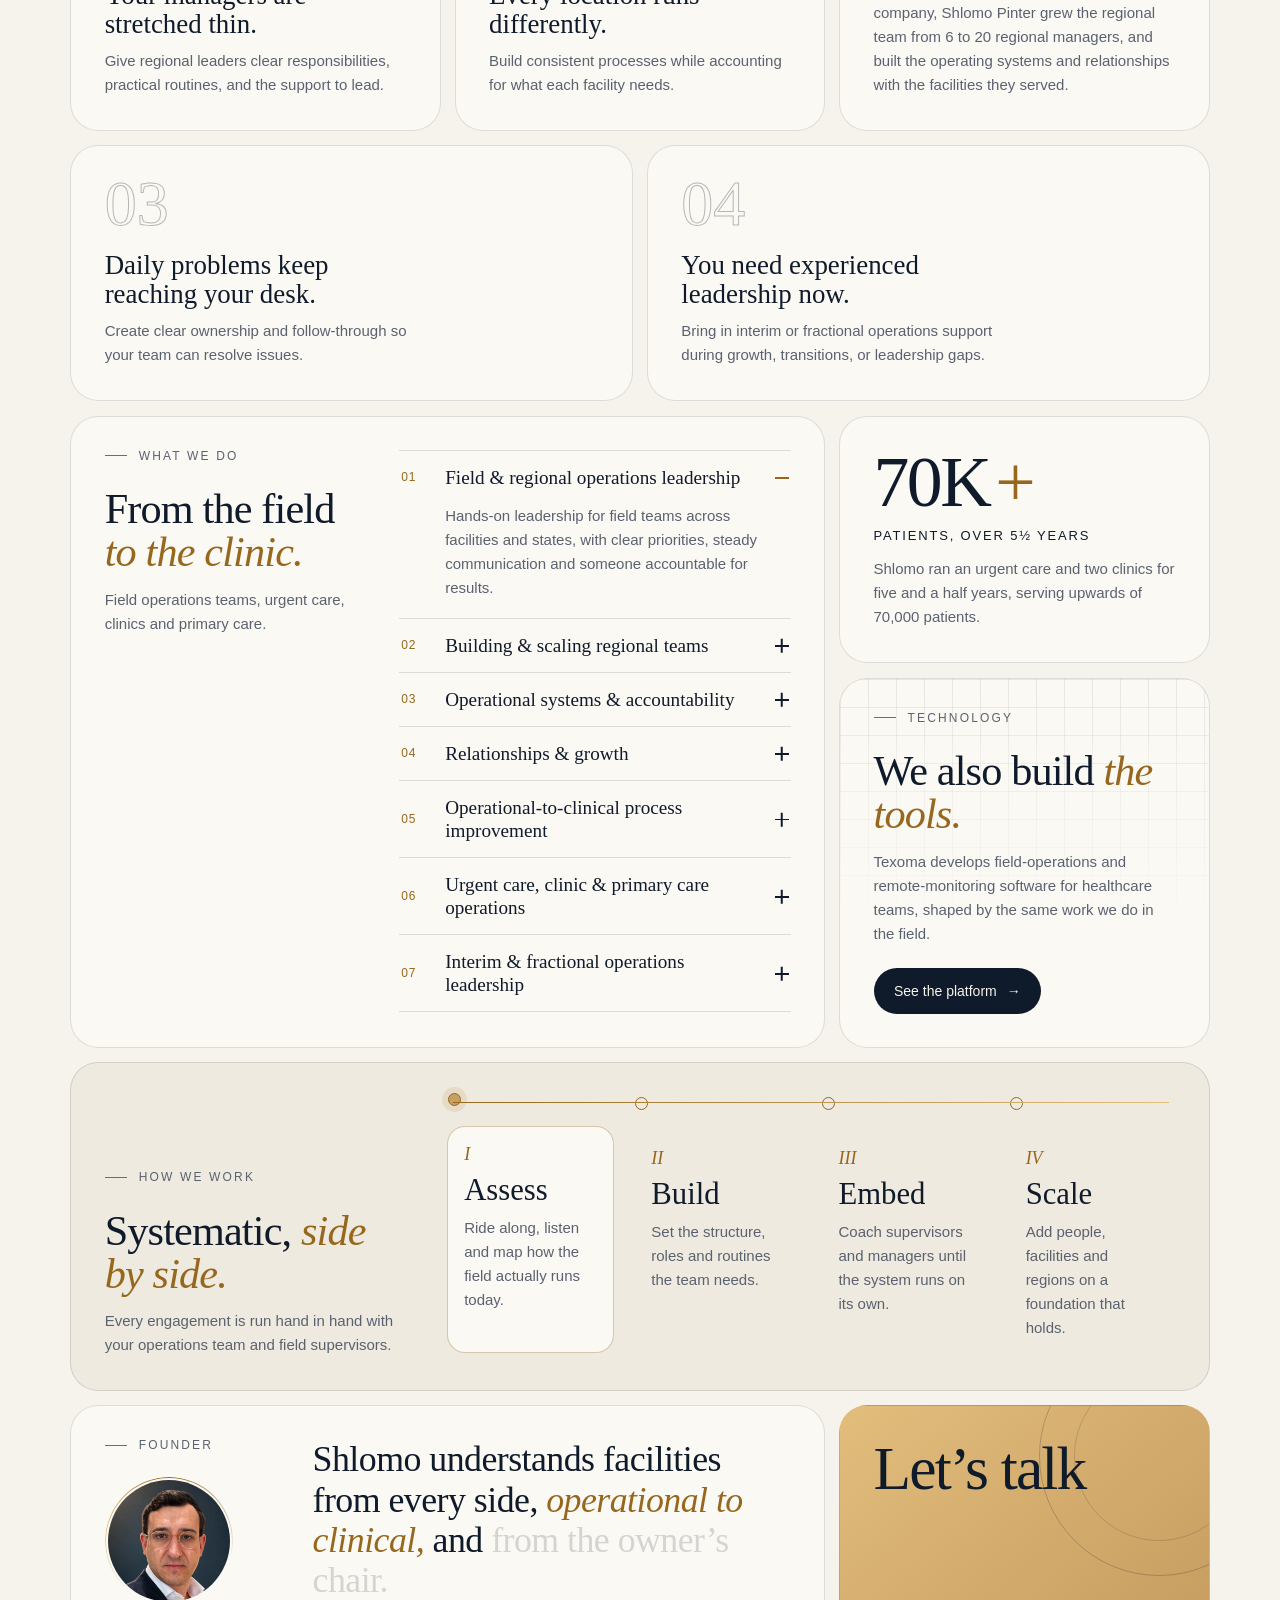
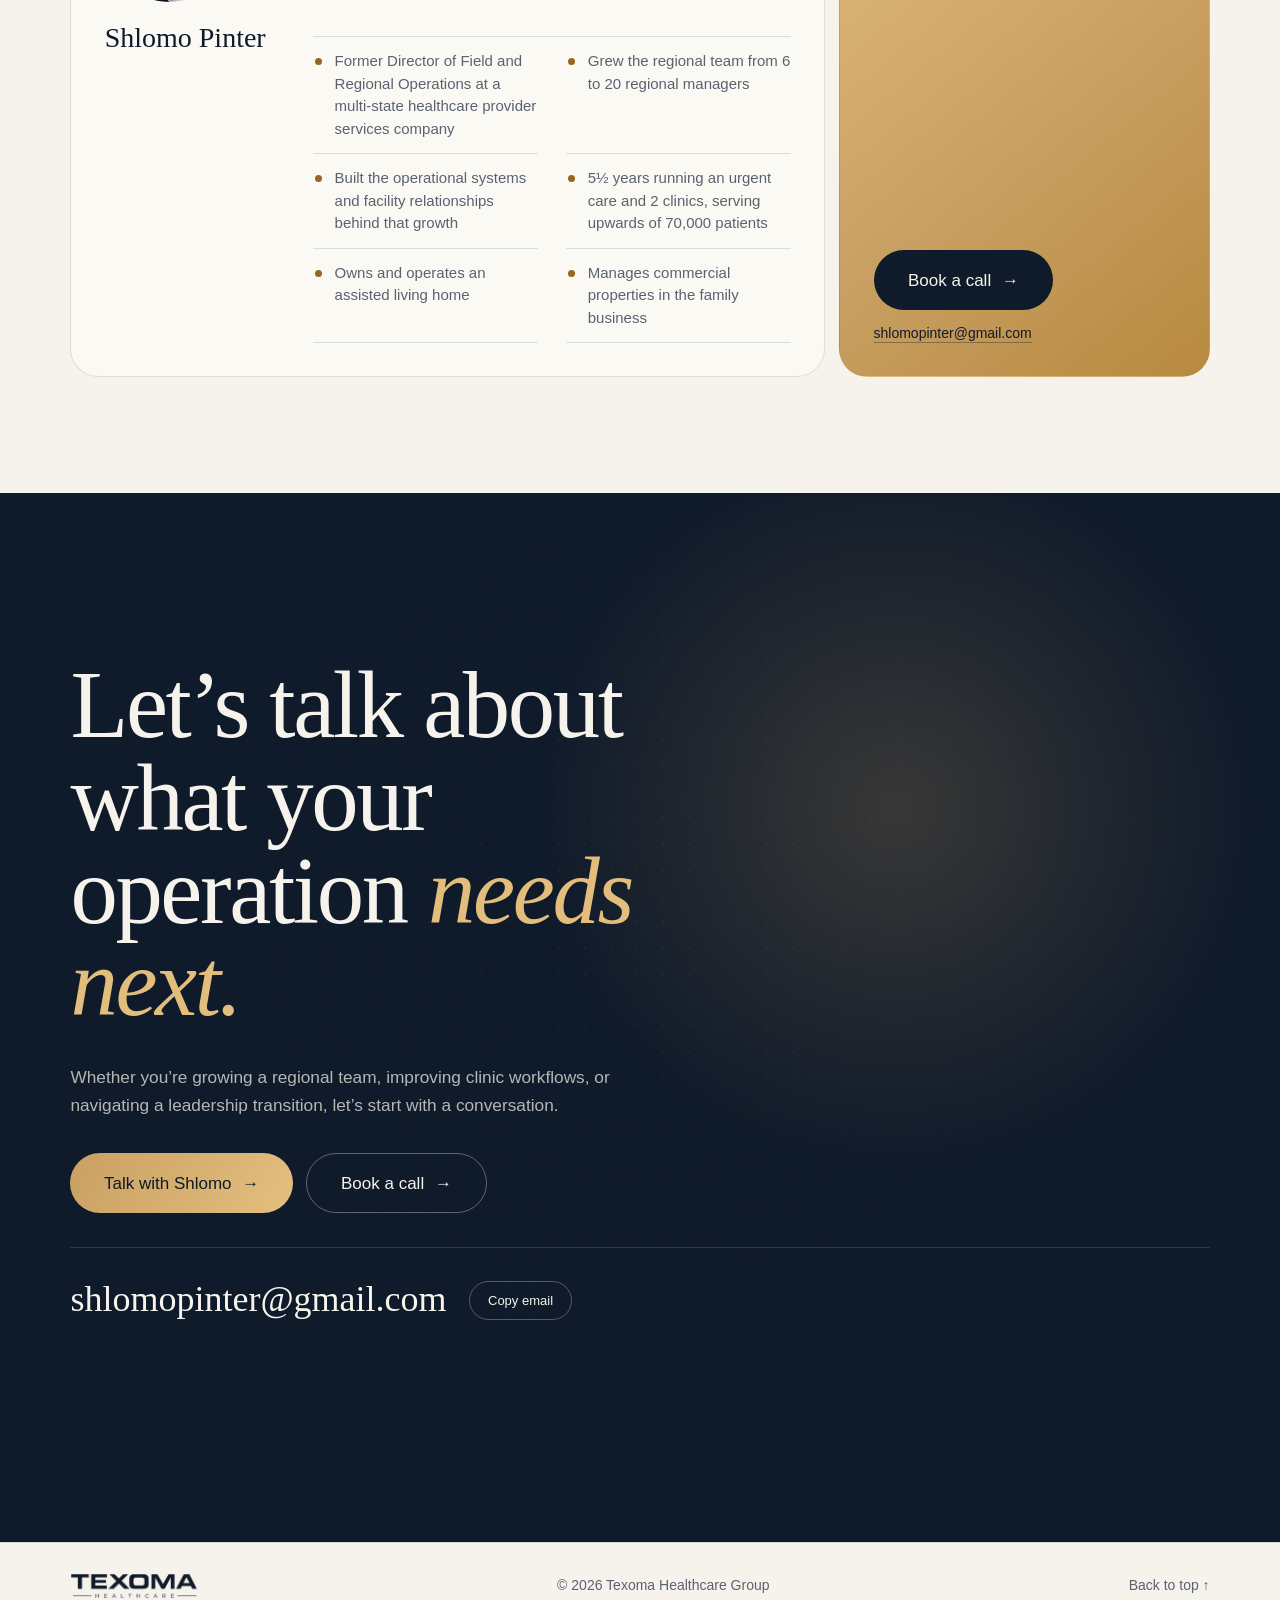
==== commit 4d8267e5: "Founder headshot" ====
--- a/index.html
+++ b/index.html
@@ -153,7 +153,7 @@
       <article class="tile t-fdr reveal" id="founder" aria-labelledby="founder-title">
         <div class="founder-id">
           <h2 class="label">Founder</h2>
-          <div class="monogram" aria-hidden="true"><span>SP</span></div>
+          <div class="monogram headshot"><img src="img/headshot.webp" alt="Shlomo Pinter" width="480" height="480" loading="lazy"></div>
           <p id="founder-title" class="founder-name">Shlomo Pinter</p>
         </div>
         <div class="founder-body">
--- a/styles.css
+++ b/styles.css
@@ -363,3 +363,6 @@
 .foot-logo .logo{height:26px}
 @media (prefers-color-scheme:dark){.logo-dk{display:none}.logo-lt{display:block}}
 @media (max-width:760px){.logo{height:30px}.foot-logo .logo{height:22px}}
+
+.monogram.headshot,.monogram.headshot{width:128px;height:128px;margin:8px 0 18px}
+.monogram.headshot img{width:calc(100% - 6px);height:calc(100% - 6px);border-radius:50%;object-fit:cover;display:block}
--- a/platform.css
+++ b/platform.css
@@ -284,3 +284,4 @@
 }
 .nav-right .nav-cta{white-space:nowrap}
 @media (max-width:420px){.nav-right{gap:6px}.nav-right .nav-cta,.nav-plat{font-size:13px;padding:10px 12px}}
+@media (min-width:901px){.dash-grid{grid-template-areas:"pf pf pf pf tr tr" "mo mo mo mo es es"}.fac-grid{grid-template-columns:repeat(16,minmax(0,1fr))}.month-doc .md-bars{height:56px}}
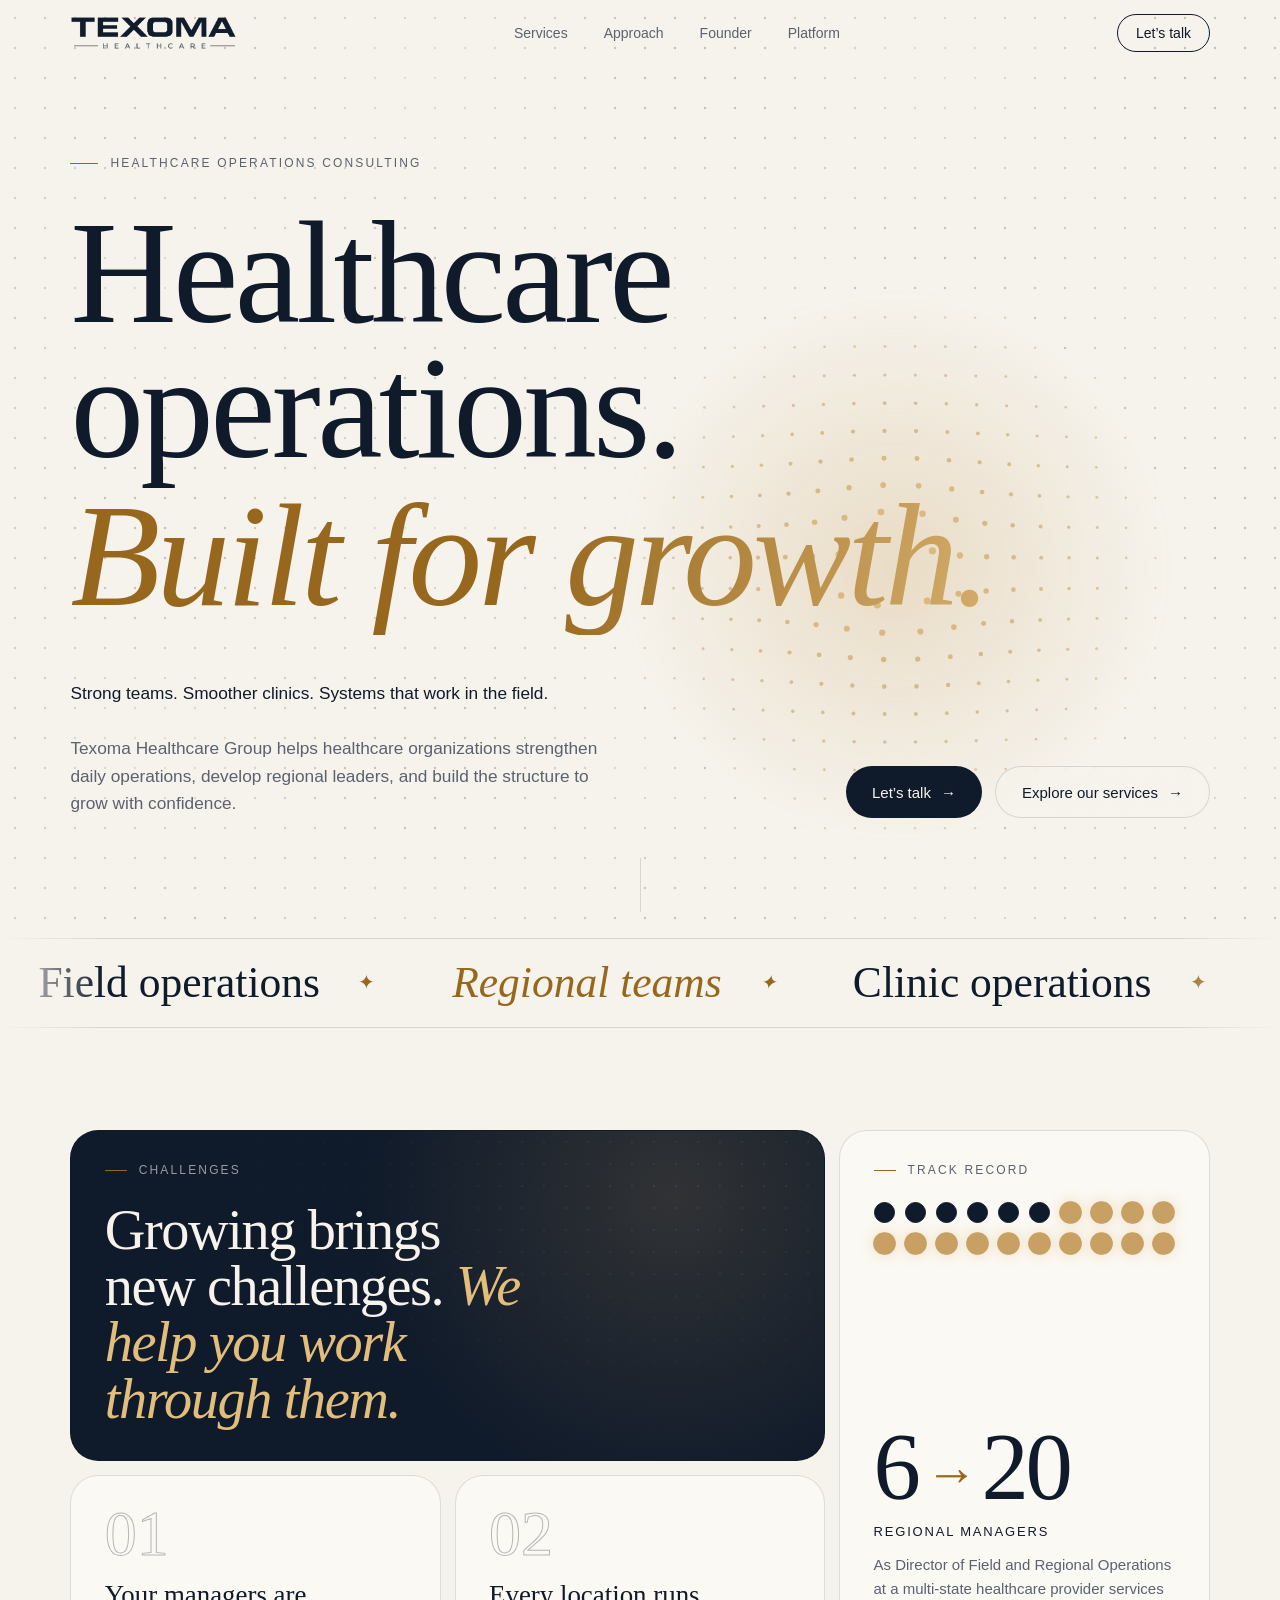
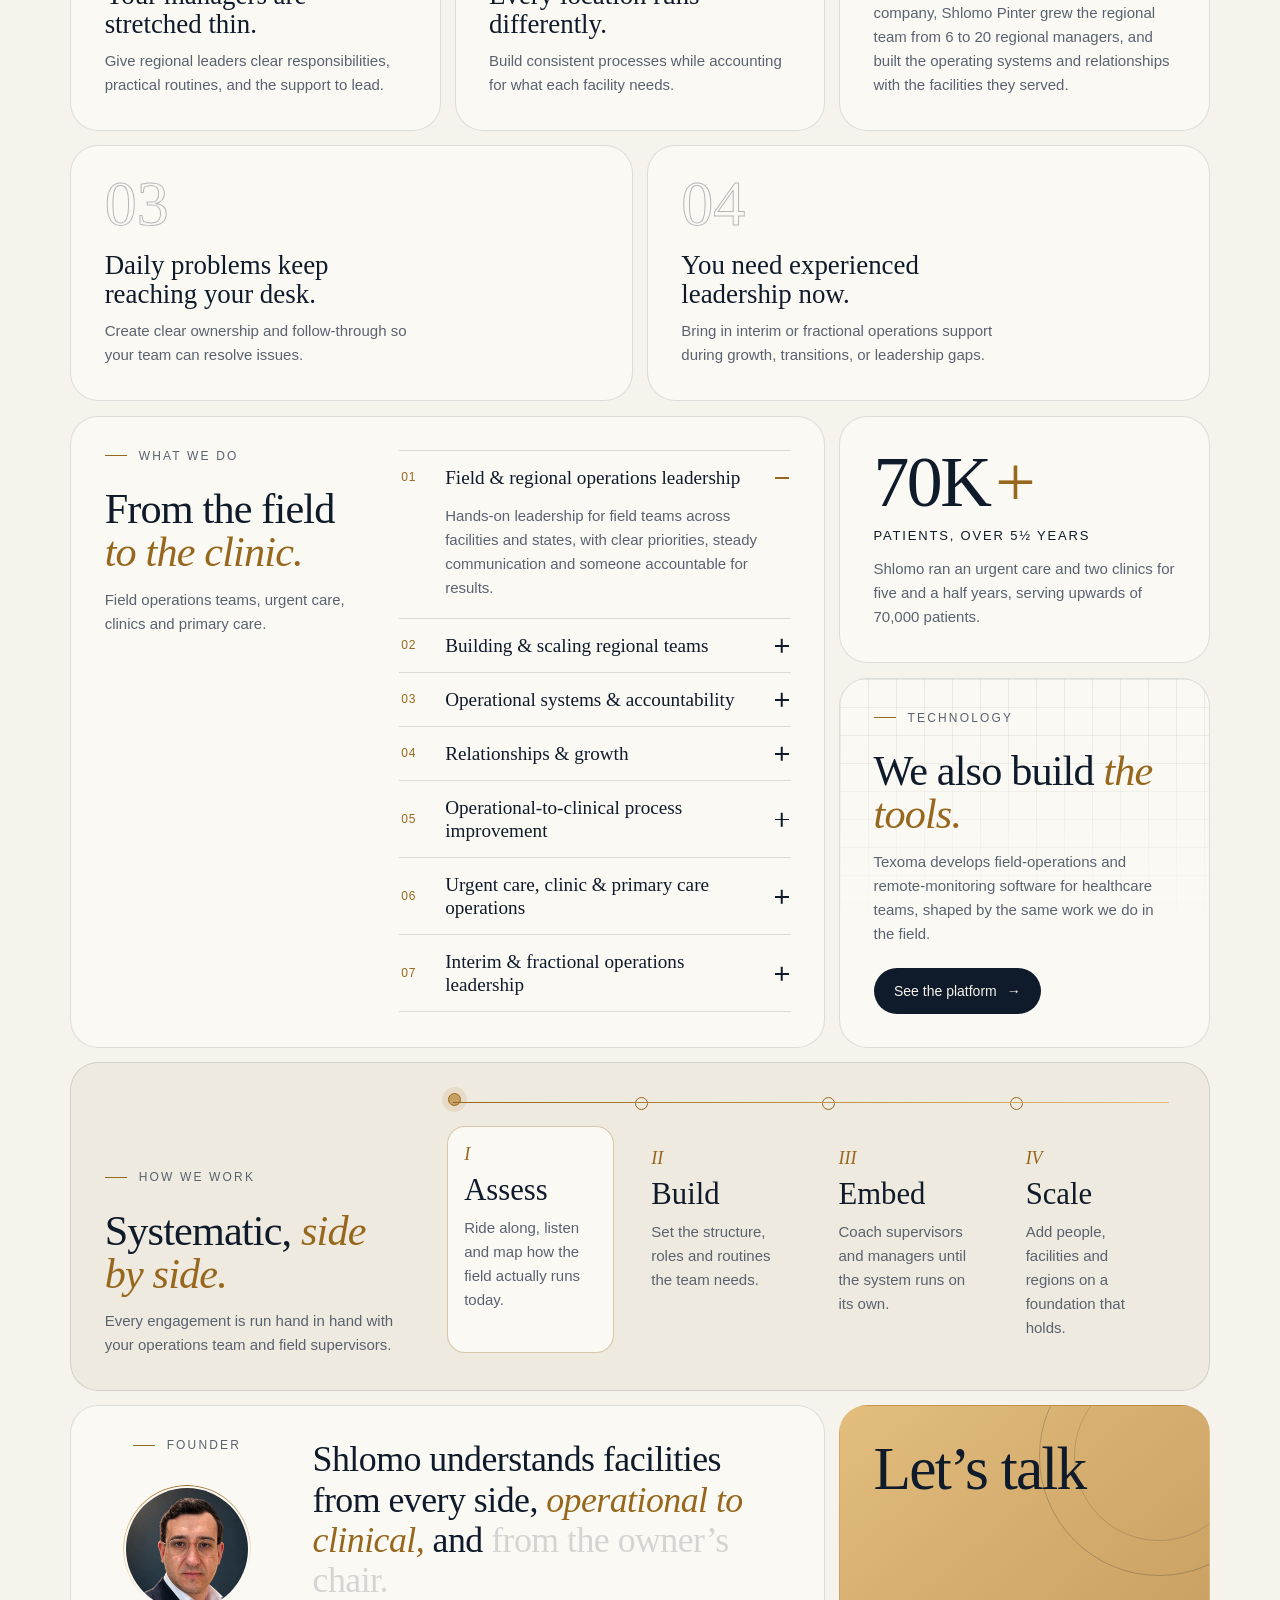
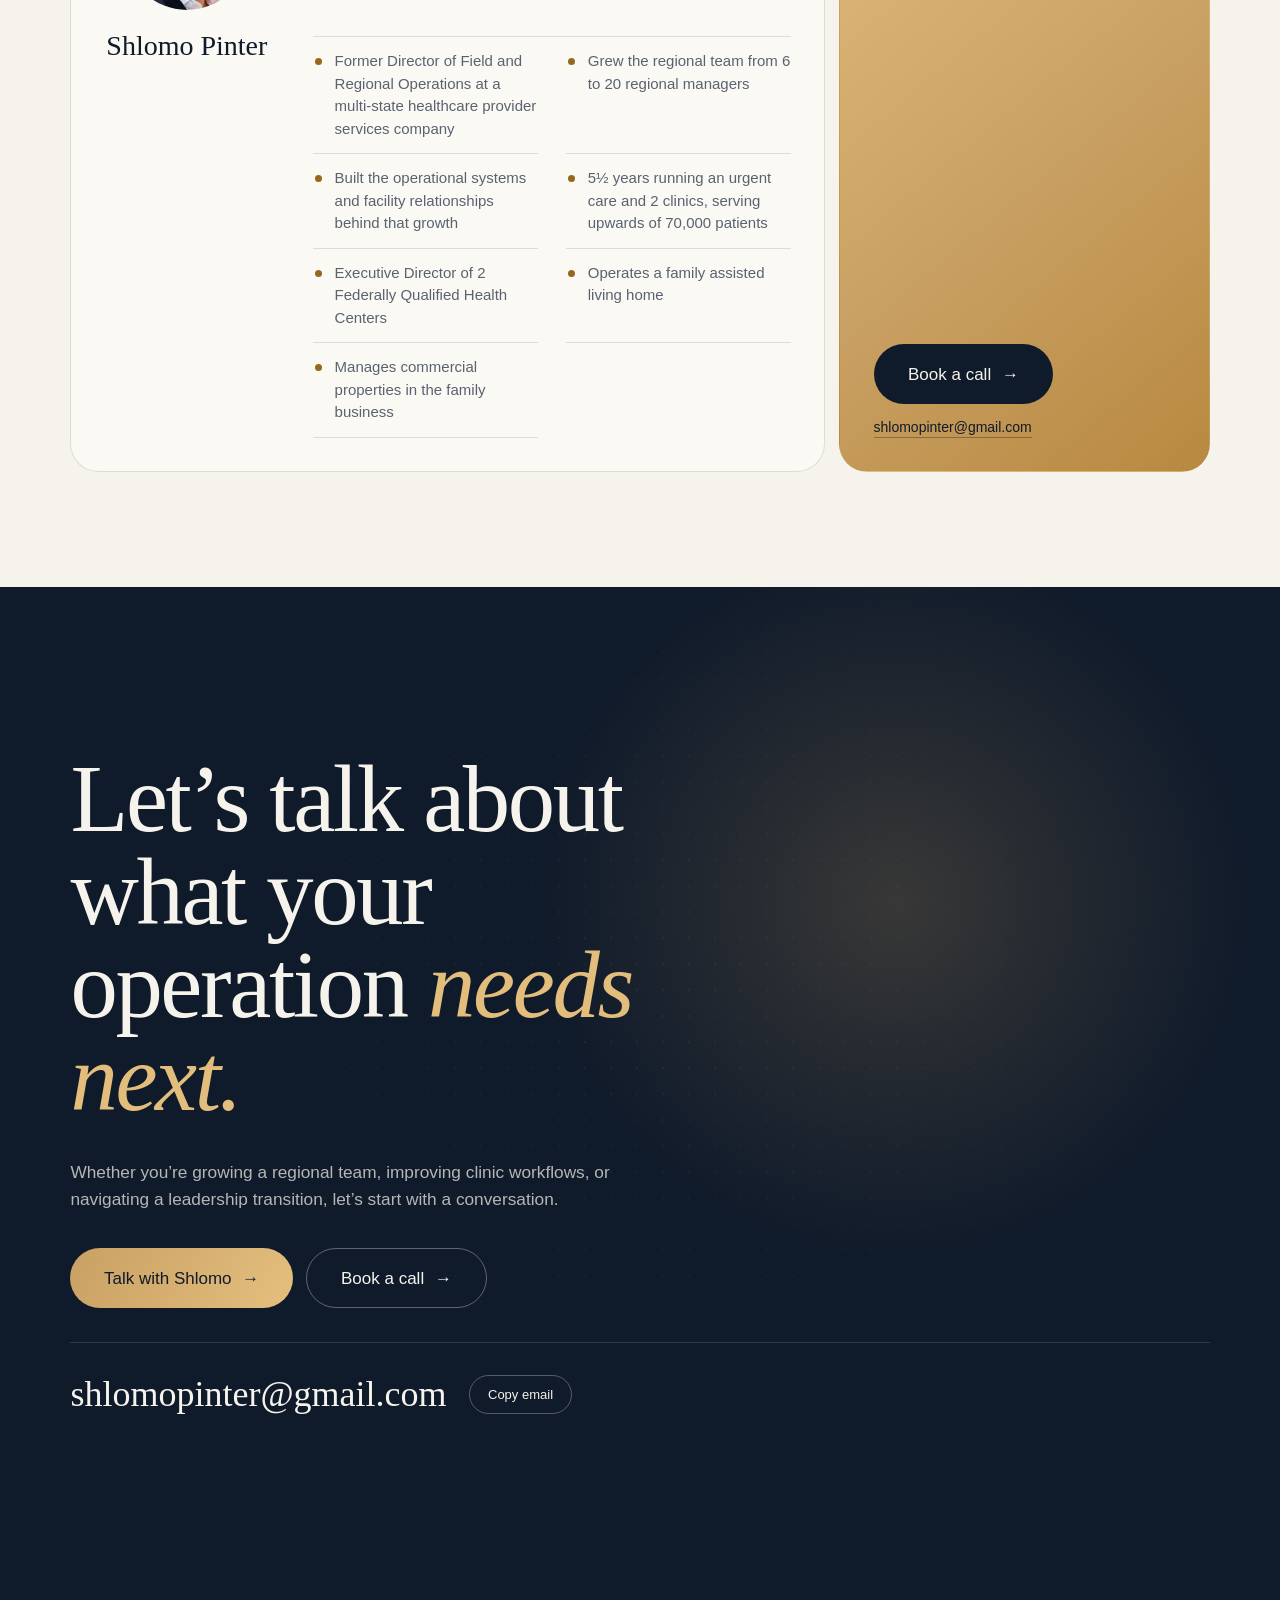
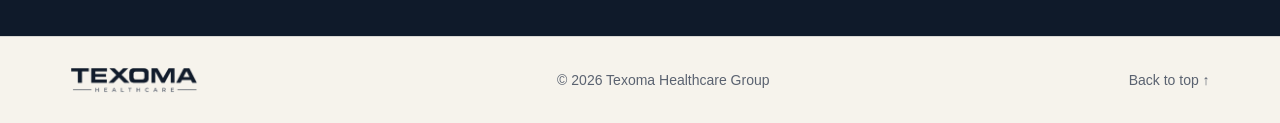
==== commit 78202082: "Founder: center headshot, FQHC line, family assisted living" ====
--- a/index.html
+++ b/index.html
@@ -163,7 +163,8 @@
             <li>Grew the regional team from 6 to 20 regional managers</li>
             <li>Built the operational systems and facility relationships behind that growth</li>
             <li>5&frac12; years running an urgent care and 2 clinics, serving upwards of 70,000 patients</li>
-            <li>Owns and operates an assisted living home</li>
+            <li>Executive Director of 2 Federally Qualified Health Centers</li>
+            <li>Operates a family assisted living home</li>
             <li>Manages commercial properties in the family business</li>
           </ul>
         </div>
--- a/styles.css
+++ b/styles.css
@@ -366,3 +366,7 @@
 
 .monogram.headshot,.monogram.headshot{width:128px;height:128px;margin:8px 0 18px}
 .monogram.headshot img{width:calc(100% - 6px);height:calc(100% - 6px);border-radius:50%;object-fit:cover;display:block}
+
+.founder-id{display:flex;flex-direction:column;align-items:center;text-align:center}
+.founder-id .monogram.headshot{margin:8px auto 18px}
+.founder-id .label{align-self:center}
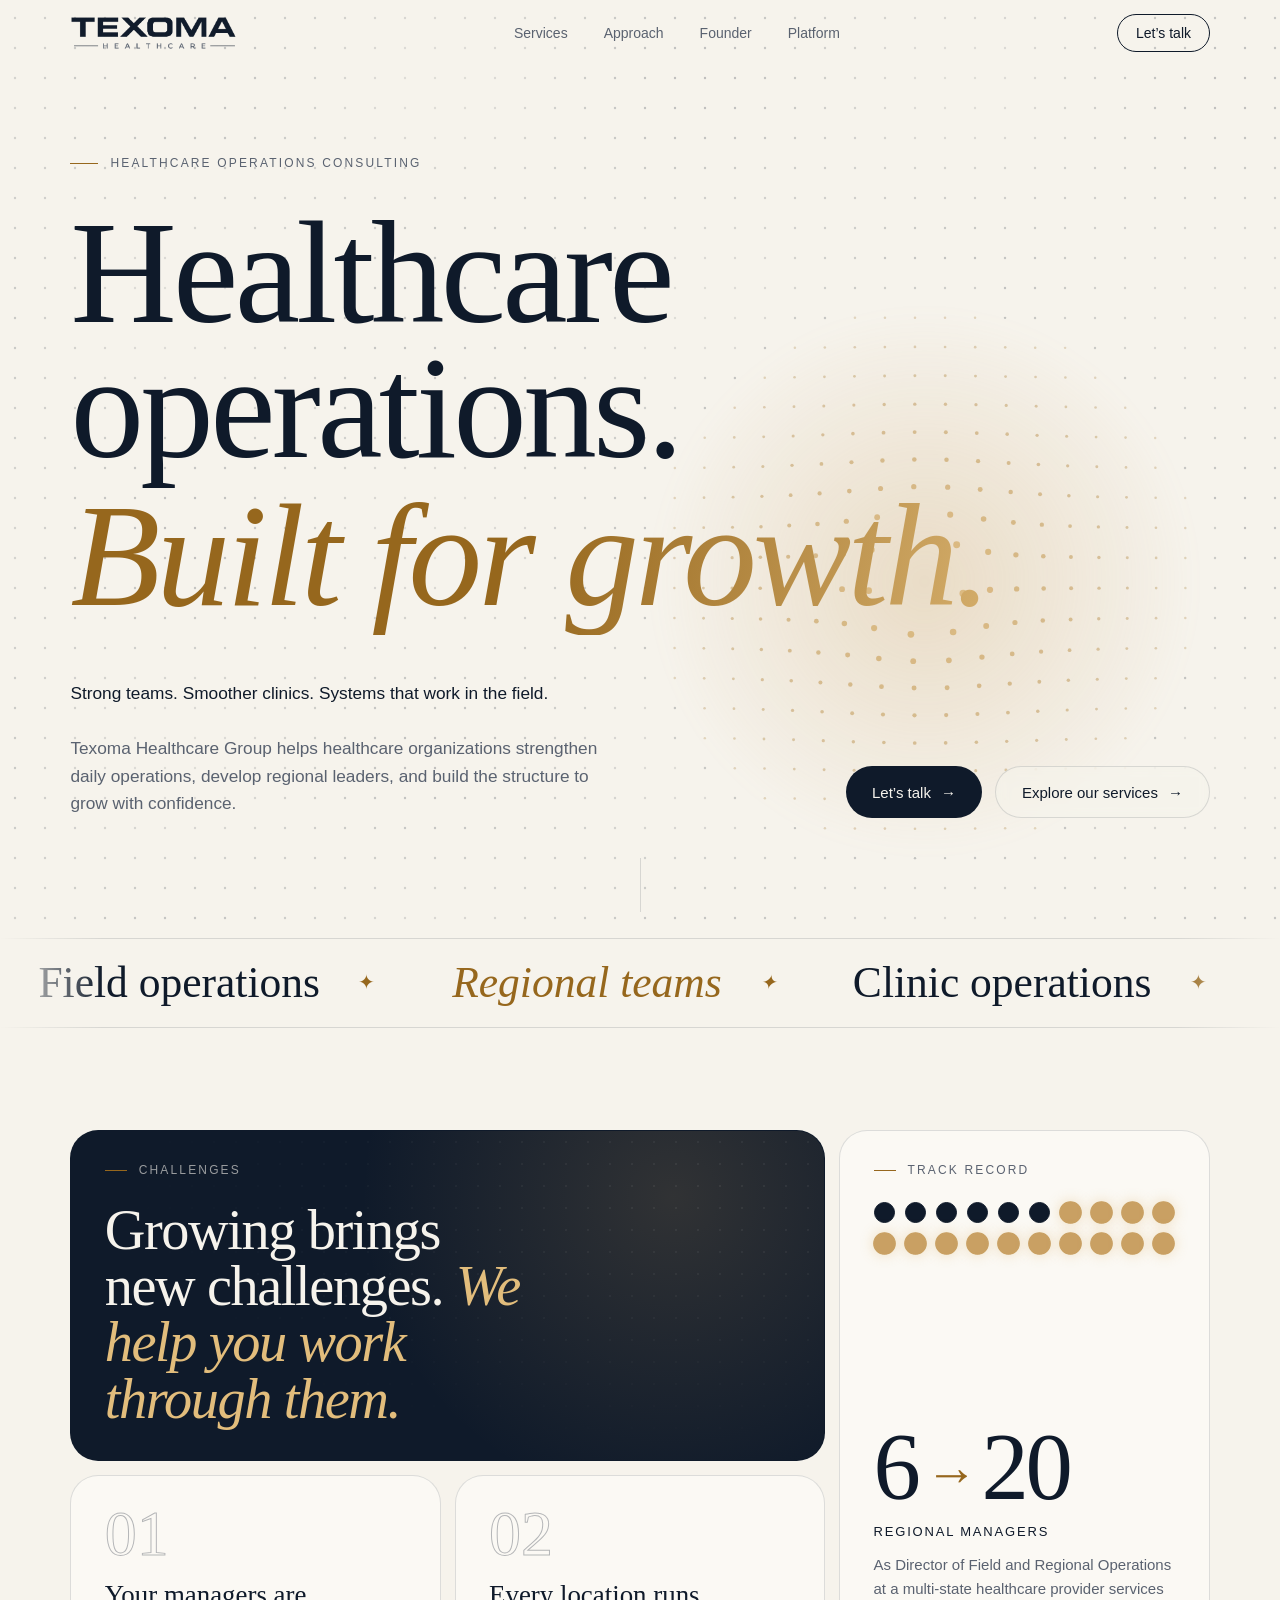
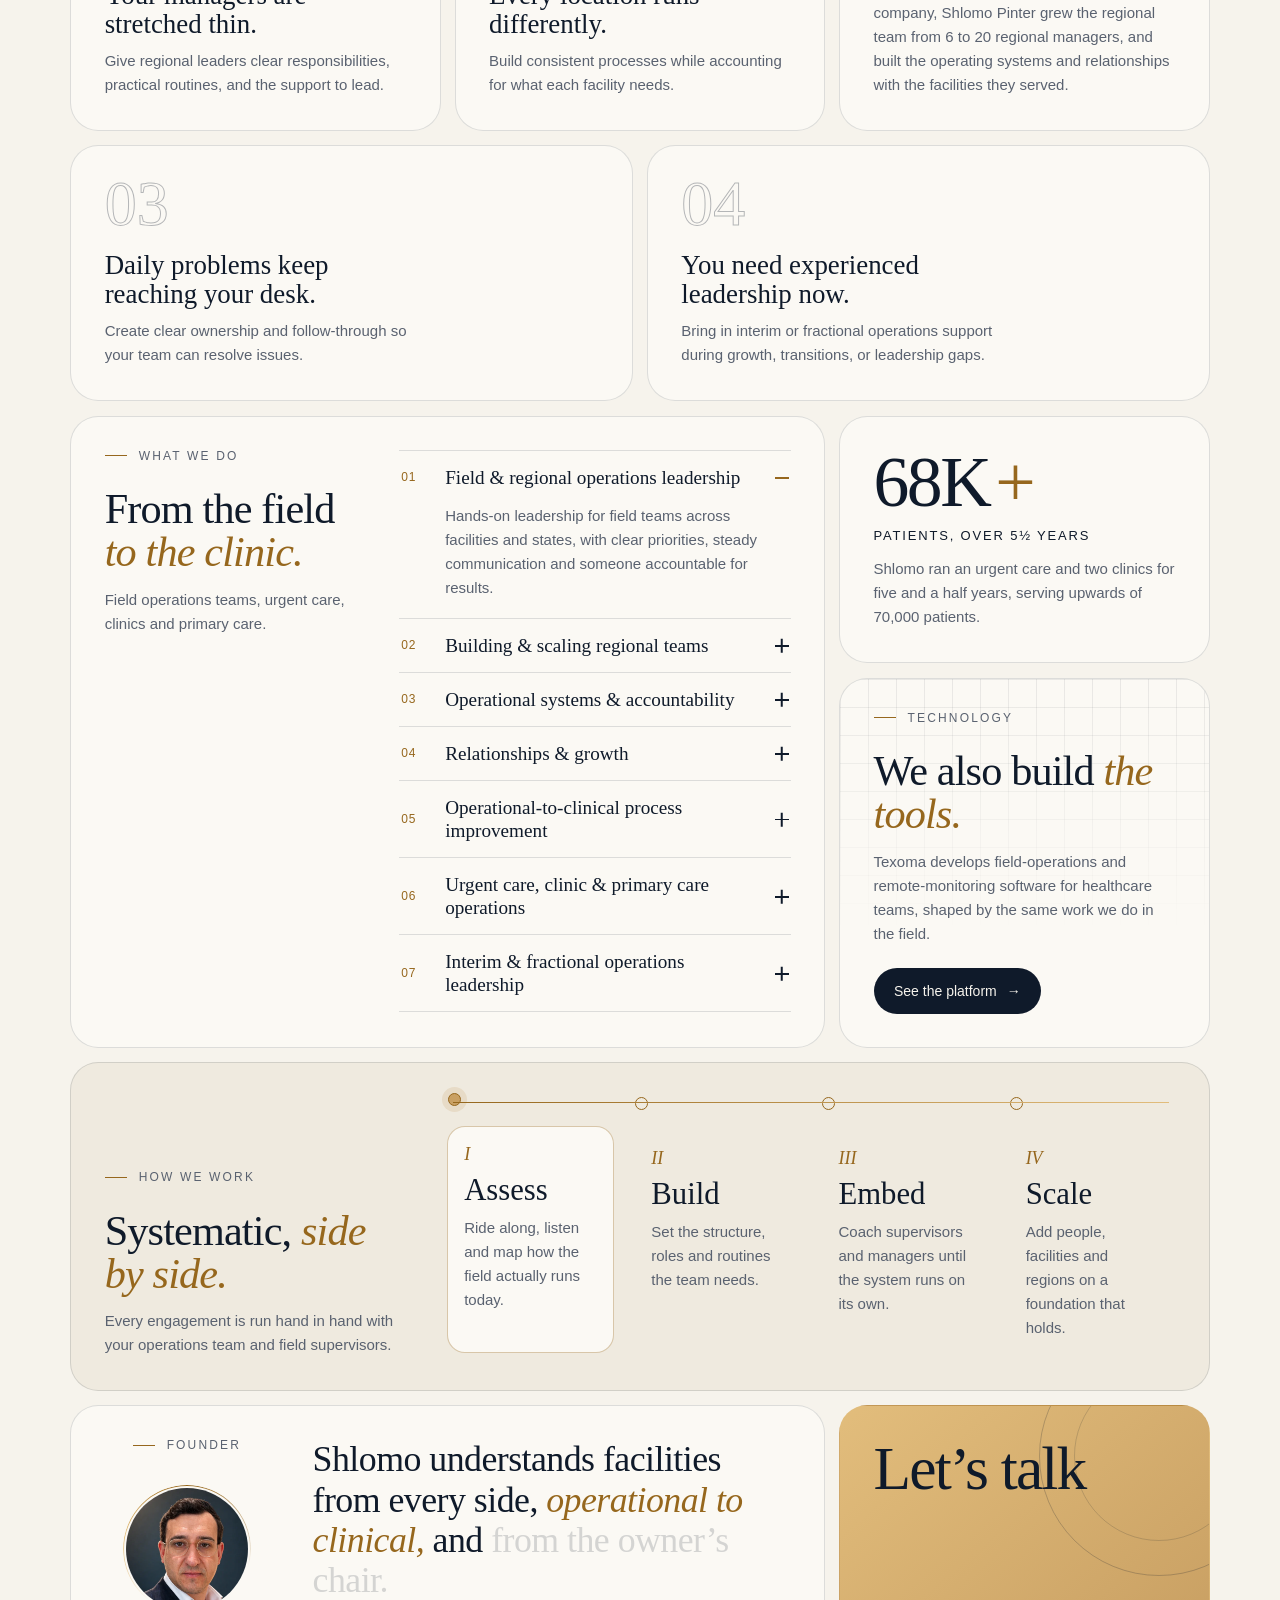
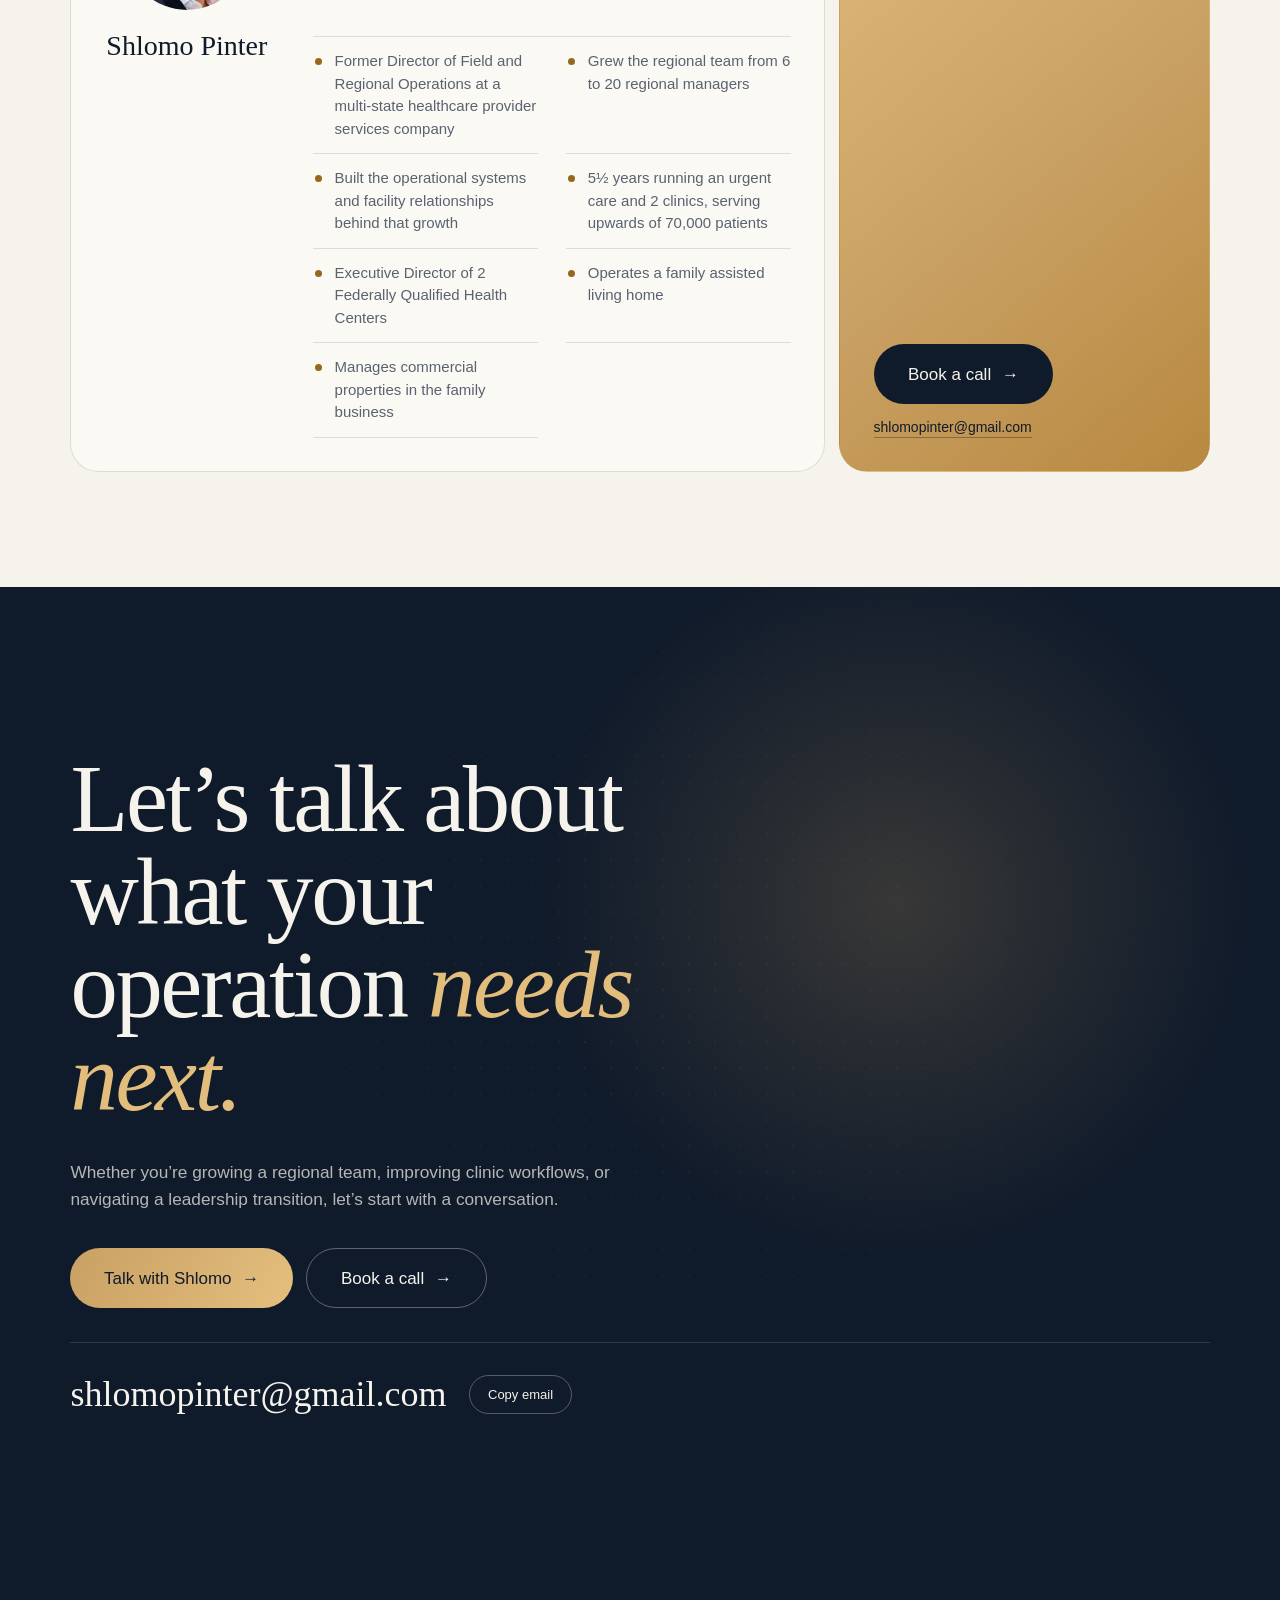
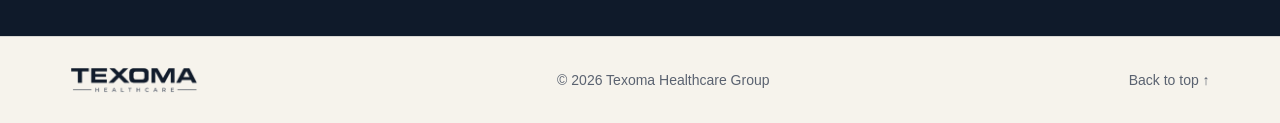
==== commit 60982662: "Point og/meta URLs at texomahealthcaregroup.com" ====
--- a/index.html
+++ b/index.html
@@ -7,10 +7,10 @@
 <meta name="description" content="Field operations and clinic operations leadership for healthcare providers. Build the team, the systems and the relationships that make growth stick.">
 <meta property="og:title" content="Texoma Healthcare Group">
 <meta property="og:description" content="Operations that hold up in the field. Field and regional operations leadership, from field teams to clinics.">
-<meta property="og:image" content="https://shlomopinter-ops.github.io/texoma-healthcare-v2/og.png">
+<meta property="og:image" content="https://texomahealthcaregroup.com/og.png">
 <meta property="og:image:width" content="1200">
 <meta property="og:image:height" content="630">
-<meta property="og:url" content="https://shlomopinter-ops.github.io/texoma-healthcare-v2/">
+<meta property="og:url" content="https://texomahealthcaregroup.com/">
 <meta property="og:type" content="website">
 <meta property="og:site_name" content="Texoma Healthcare Group">
 <meta name="twitter:card" content="summary_large_image">
--- a/platform.css
+++ b/platform.css
@@ -285,3 +285,57 @@
 .nav-right .nav-cta{white-space:nowrap}
 @media (max-width:420px){.nav-right{gap:6px}.nav-right .nav-cta,.nav-plat{font-size:13px;padding:10px 12px}}
 @media (min-width:901px){.dash-grid{grid-template-areas:"pf pf pf pf tr tr" "mo mo mo mo es es"}.fac-grid{grid-template-columns:repeat(16,minmax(0,1fr))}.month-doc .md-bars{height:56px}}
+
+/* ===== real app screens (duo: desktop + phone carousels) ===== */
+.duo{display:grid;grid-template-columns:minmax(0,1fr) auto;gap:clamp(22px,3vw,44px);align-items:start;margin:clamp(22px,3vw,36px) 0 10px}
+.duo-col{min-width:0}
+.duo-k{font:500 12px/1 var(--sans);letter-spacing:.14em;text-transform:uppercase;color:var(--muted);margin:0 0 12px 4px}
+.dev{margin:0}
+.browser{border-radius:18px;overflow:hidden;border:1px solid var(--line);background:var(--card);
+  box-shadow:0 40px 80px -40px rgba(10,20,36,.45),0 2px 0 rgba(255,255,255,.4) inset}
+.b-bar{display:flex;align-items:center;gap:12px;height:40px;padding:0 14px;border-bottom:1px solid var(--line);
+  background:color-mix(in srgb,var(--card) 82%,var(--bg))}
+.b-dots{display:flex;gap:6px}.b-dots i{width:10px;height:10px;border-radius:50%;background:color-mix(in srgb,var(--muted) 35%,transparent)}
+.b-dots i:nth-child(1){background:#e0675c}.b-dots i:nth-child(2){background:#e3b341}.b-dots i:nth-child(3){background:#58b173}
+.b-url{flex:1;min-width:0;text-align:center;font:500 12.5px/26px var(--sans);color:var(--muted);height:26px;border-radius:8px;
+  background:color-mix(in srgb,var(--bg) 70%,transparent);white-space:nowrap;overflow:hidden;text-overflow:ellipsis;max-width:340px;margin:0 auto}
+.b-bar .badge{color:var(--accent);white-space:nowrap}
+.shots{display:flex;overflow-x:auto;scroll-snap-type:x mandatory;scroll-behavior:smooth;-webkit-overflow-scrolling:touch;scrollbar-width:none;overscroll-behavior-x:contain}
+.shots::-webkit-scrollbar{display:none}
+.shots:focus-visible{outline:2px solid var(--accent);outline-offset:-2px}
+.shots img{flex:0 0 100%;width:100%;height:auto;display:block;scroll-snap-align:start;scroll-snap-stop:always;background:#eef0f3}
+.dev-desk .shots img{aspect-ratio:1200/750}
+.iphone{position:relative;width:clamp(230px,22vw,286px);aspect-ratio:390/844;border-radius:46px;padding:10px;
+  background:linear-gradient(145deg,#2a3546,#0b1220);box-shadow:0 50px 90px -40px rgba(10,20,36,.7),inset 0 0 0 1.5px rgba(255,255,255,.14)}
+.iphone .shots{height:100%;border-radius:37px;background:#fff}
+.iphone .shots img{height:100%;object-fit:cover;object-position:top}
+.i-island{position:absolute;top:19px;left:50%;width:84px;height:24px;margin-left:-42px;border-radius:20px;background:#05080f;z-index:2;pointer-events:none}
+.shot-cap{display:flex;align-items:center;gap:10px;margin-top:14px;min-height:36px}
+.cap-t{flex:1;min-width:0;font:500 14.5px/1.3 var(--sans);color:var(--ink)}
+.dev-phone .shot-cap{max-width:clamp(230px,22vw,286px)}
+.dev-phone .cap-t{font-size:13.5px}
+.sdots{display:flex;gap:6px}
+.sd{width:8px;height:8px;padding:0;border-radius:99px;border:0;background:color-mix(in srgb,var(--muted) 35%,transparent);cursor:pointer;transition:width .35s var(--ease),background .35s}
+.sd.on{width:22px;background:var(--accent)}
+.sa{width:36px;height:36px;border-radius:50%;border:1px solid var(--line);background:var(--card);color:var(--ink);font:500 16px/1 var(--sans);cursor:pointer;
+  display:grid;place-items:center;transition:background .25s,border-color .25s;flex:0 0 auto}
+.sa:hover{border-color:color-mix(in srgb,var(--accent) 50%,transparent);background:color-mix(in srgb,var(--gold) 16%,var(--card))}
+.sa:disabled{opacity:.35;cursor:default}
+.dev-phone .sa{display:none}
+.real-note{display:flex;align-items:center;gap:10px;flex-wrap:wrap;font:400 13.5px/1.45 var(--sans);color:var(--muted);margin:6px 0 clamp(26px,3vw,40px)}
+.real-note .badge{color:var(--accent)}
+@media (prefers-color-scheme:dark){.browser{box-shadow:0 40px 80px -40px rgba(0,0,0,.8)}.shots img{background:#1a2333}}
+@media (max-width:900px){
+  .duo{grid-template-columns:minmax(0,1fr);gap:30px}
+  .duo-ph{justify-self:center}
+  .iphone{width:min(270px,72vw)}
+  .dev-phone .shot-cap{max-width:min(270px,72vw)}
+}
+@media (max-width:520px){
+  .browser{border-radius:12px}.b-bar{height:32px;gap:8px;padding:0 10px}.b-dots i{width:8px;height:8px}
+  .b-url{font-size:11px;height:22px;line-height:22px}
+  .sa{width:32px;height:32px}
+  .cap-t{font-size:13.5px}
+}
+@media (prefers-reduced-motion:reduce){.shots{scroll-behavior:auto}}
+.iphone .shots{border-top:30px solid #fff}
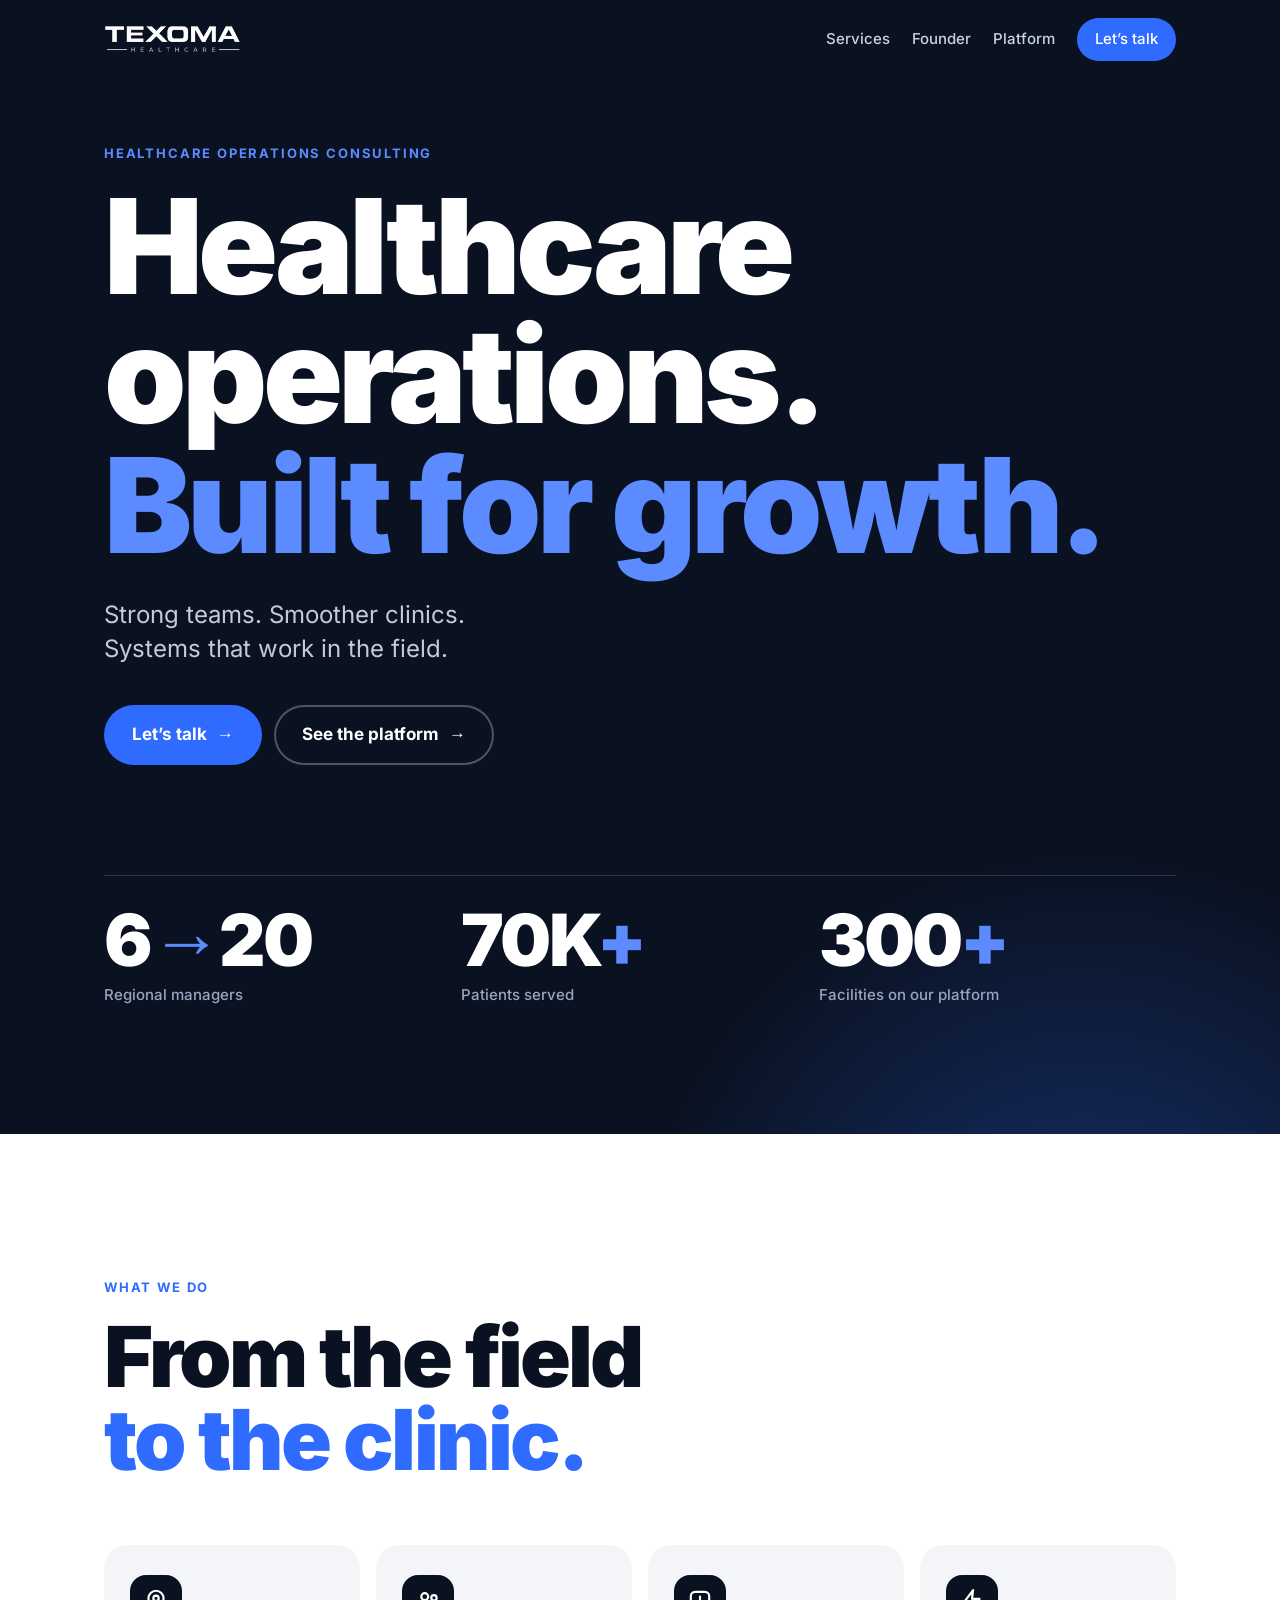
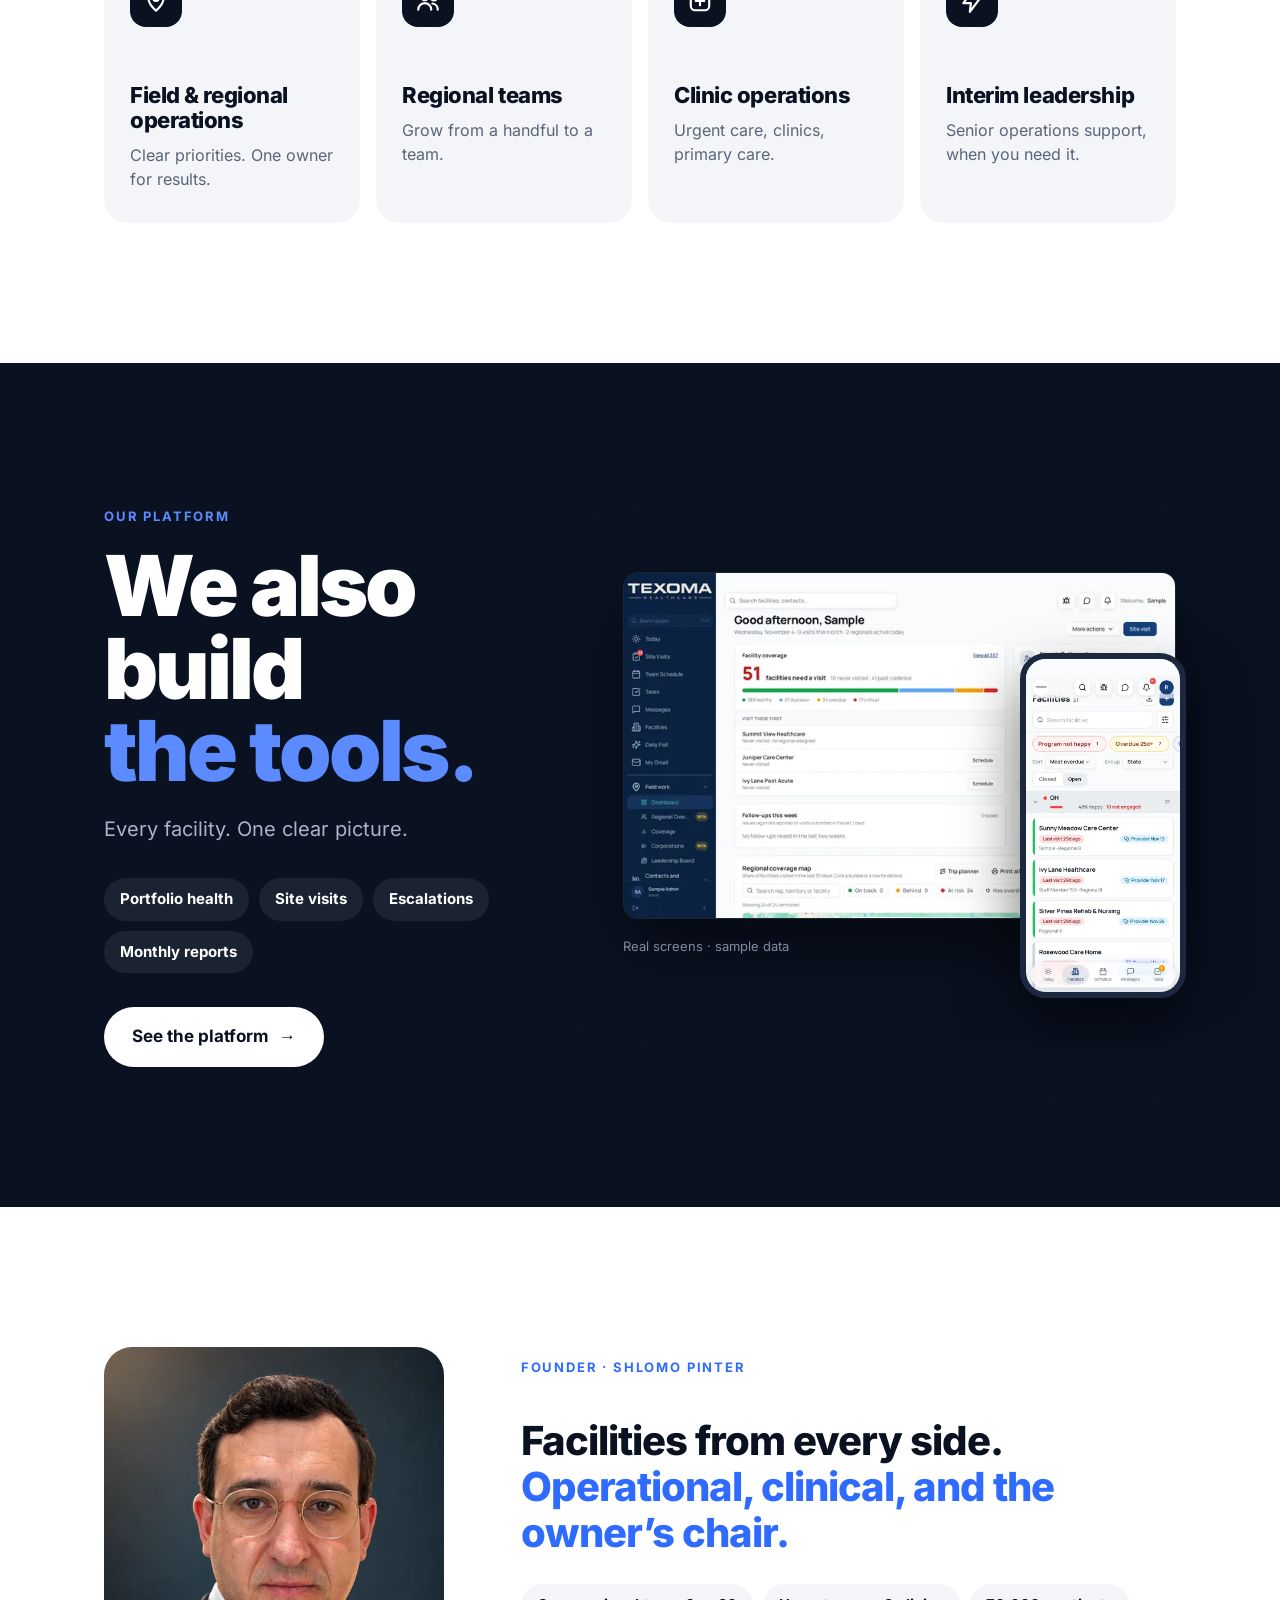
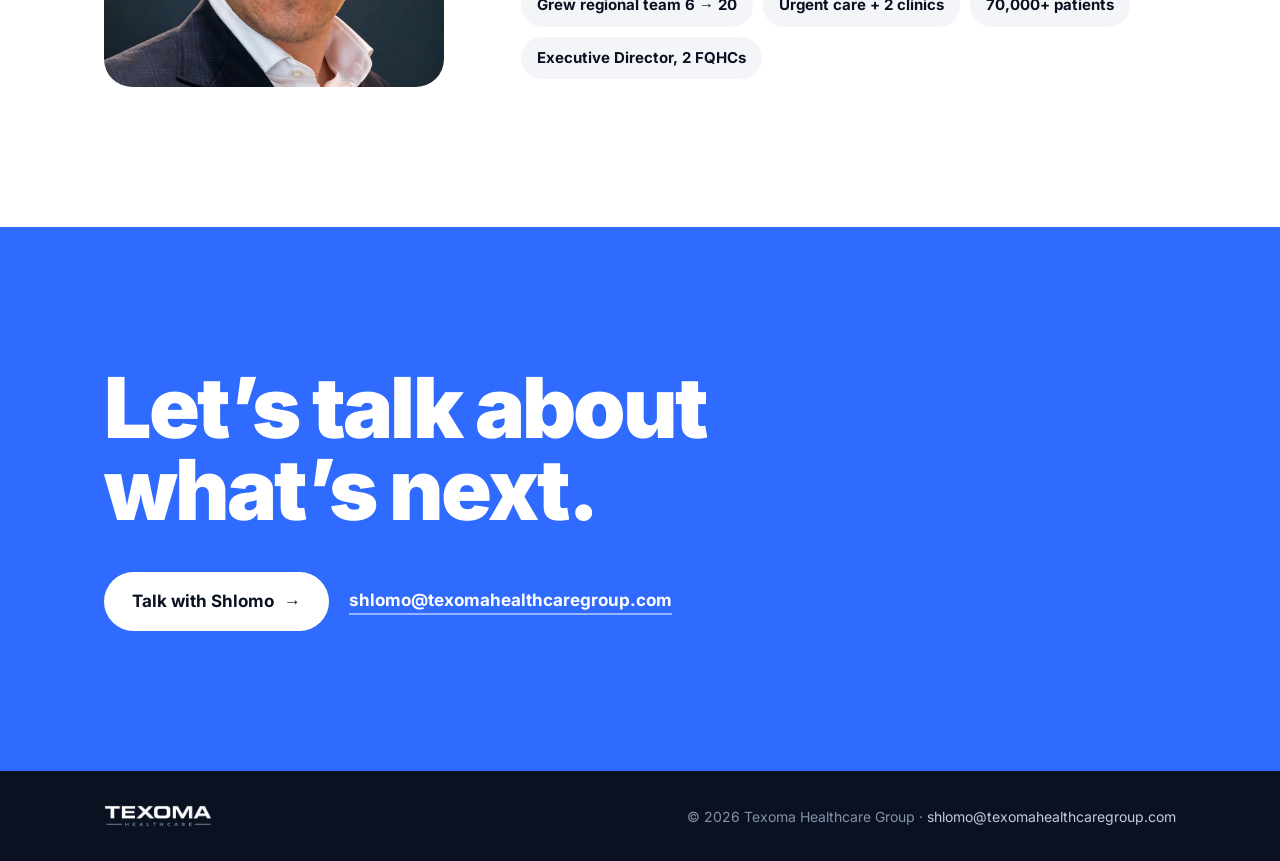
==== commit 36afc4d2: "Bold v3 redesign live; contact -> shlomo@texomahealthcaregroup.com" ====
--- a/index.html
+++ b/index.html
@@ -1,207 +1,101 @@
 <!doctype html>
-<html lang="en" class="no-js">
+<html lang="en">
 <head>
 <meta charset="utf-8">
 <meta name="viewport" content="width=device-width, initial-scale=1, viewport-fit=cover">
 <title>Texoma Healthcare Group | Healthcare operations consulting</title>
-<meta name="description" content="Field operations and clinic operations leadership for healthcare providers. Build the team, the systems and the relationships that make growth stick.">
+<meta name="description" content="Healthcare operations consulting. Strong teams. Smoother clinics. Systems that work in the field.">
 <meta property="og:title" content="Texoma Healthcare Group">
-<meta property="og:description" content="Operations that hold up in the field. Field and regional operations leadership, from field teams to clinics.">
+<meta property="og:description" content="Healthcare operations consulting. Strong teams. Smoother clinics. Systems that work in the field.">
 <meta property="og:image" content="https://texomahealthcaregroup.com/og.png">
-<meta property="og:image:width" content="1200">
-<meta property="og:image:height" content="630">
 <meta property="og:url" content="https://texomahealthcaregroup.com/">
 <meta property="og:type" content="website">
-<meta property="og:site_name" content="Texoma Healthcare Group">
 <meta name="twitter:card" content="summary_large_image">
-<meta name="theme-color" content="#f5f3ee" media="(prefers-color-scheme: light)">
-<meta name="theme-color" content="#0b1422" media="(prefers-color-scheme: dark)">
-<meta name="color-scheme" content="light dark">
+<meta name="theme-color" content="#0a1222">
 <link rel="icon" href="img/favicon.svg" type="image/svg+xml">
 <link rel="apple-touch-icon" href="img/apple-touch-icon.png">
-<link rel="preload" href="fonts/InstrumentSerif-Regular.woff2" as="font" type="font/woff2" crossorigin>
-<link rel="preload" href="fonts/InstrumentSerif-Italic.woff2" as="font" type="font/woff2" crossorigin>
+<link rel="preload" href="fonts/inter-900.woff2" as="font" type="font/woff2" crossorigin>
 <link rel="stylesheet" href="styles.css">
-<link rel="stylesheet" href="platform.css">
-<script>document.documentElement.classList.replace('no-js','js')</script>
-<script src="script.js" defer></script>
 </head>
 <body>
 <a class="skip" href="#main">Skip to content</a>
-<div class="progress" aria-hidden="true"><span></span></div>
-<div class="cursor" aria-hidden="true"></div>
+<header class="nav"><div class="wrap">
+  <a class="logo" href="index.html" aria-label="Texoma Healthcare Group home"><img src="img/logo-light.png" alt="Texoma Healthcare Group" width="1055" height="215"></a>
+  <nav aria-label="Main">
+    <a class="hide-m" href="index.html#services">Services</a>
+    <a class="hide-m" href="index.html#founder">Founder</a>
+    <a href="platform.html">Platform</a>
+    <a class="btn-sm" href="mailto:shlomo@texomahealthcaregroup.com?subject=Texoma%20Healthcare%20Group">Let’s talk</a>
+  </nav>
+</div></header>
+<main id="main">
+<section class="hero"><div class="wrap">
+  <p class="eyebrow">Healthcare operations consulting</p>
+  <h1>Healthcare operations.<br><span class="hl">Built for growth.</span></h1>
+  <p class="lede">Strong teams. Smoother clinics. Systems that work in the field.</p>
+  <div class="ctas">
+    <a class="btn btn-primary" href="mailto:shlomo@texomahealthcaregroup.com?subject=Texoma%20Healthcare%20Group">Let’s talk <span class="arrow" aria-hidden="true">→</span></a>
+    <a class="btn btn-ghost" href="platform.html">See the platform <span class="arrow" aria-hidden="true">→</span></a>
+  </div>
+  <div class="stats">
+    <div class="stat"><b>6<i>→</i>20</b><span>Regional managers</span></div>
+    <div class="stat"><b>70K<i>+</i></b><span>Patients served</span></div>
+    <div class="stat"><b>300<i>+</i></b><span>Facilities on our platform</span></div>
+  </div>
+</div></section>
 
-<header class="nav" id="top">
-  <a class="brand" href="#top" aria-label="Texoma Healthcare Group, back to top">
-    <img class="logo logo-dk" src="img/logo-dark.png" alt="Texoma Healthcare" width="1055" height="215"><img class="logo logo-lt" src="img/logo-light.png" alt="" aria-hidden="true" width="1055" height="215">
-  </a>
-  <nav aria-label="Primary">
-    <ul class="nav-links">
-      <li><a href="#work">Services</a></li>
-      <li><a href="#approach">Approach</a></li>
-      <li><a href="#founder">Founder</a></li>
-      <li><a href="platform.html">Platform</a></li>
-    </ul>
-  </nav>
-  <div class="nav-right">
-    <a class="nav-plat" href="platform.html">Platform</a>
-    <a class="nav-cta magnetic" href="#contact"><span>Let&rsquo;s talk</span></a>
+<section id="services" class="light"><div class="wrap">
+  <div class="head">
+    <div><p class="eyebrow ink">What we do</p><h2>From the field<br><span class="hl">to the clinic.</span></h2></div>
   </div>
-</header>
+  <div class="tiles">
+    <article class="tile"><div class="ico"><svg viewBox="0 0 24 24" aria-hidden="true"><path d="M12 21s-7-6.2-7-11.5a7 7 0 0 1 14 0C19 14.8 12 21 12 21z"/><circle cx="12" cy="9.5" r="2.5"/></svg></div><h3>Field & regional operations</h3><p>Clear priorities. One owner for results.</p></article>
+    <article class="tile"><div class="ico"><svg viewBox="0 0 24 24" aria-hidden="true"><circle cx="9" cy="8" r="3.2"/><path d="M3 20c0-3.3 2.7-6 6-6s6 2.7 6 6"/><circle cx="17.5" cy="9" r="2.5"/><path d="M16 14.3c2.9.3 5 2.7 5 5.7"/></svg></div><h3>Regional teams</h3><p>Grow from a handful to a team.</p></article>
+    <article class="tile"><div class="ico"><svg viewBox="0 0 24 24" aria-hidden="true"><rect x="3.5" y="3.5" width="17" height="17" rx="4"/><path d="M12 8v8M8 12h8"/></svg></div><h3>Clinic operations</h3><p>Urgent care, clinics, primary care.</p></article>
+    <article class="tile"><div class="ico"><svg viewBox="0 0 24 24" aria-hidden="true"><path d="M13 2 4 14h7l-1 8 9-12h-7z"/></svg></div><h3>Interim leadership</h3><p>Senior operations support, when you need it.</p></article>
+  </div>
+</div></section>
 
-<main id="main">
+<section class="dark"><div class="wrap split">
+  <div>
+    <p class="eyebrow">Our platform</p>
+    <h2>We also build<br><span class="hl">the tools.</span></h2>
+    <p class="sub">Every facility. One clear picture.</p>
+    <ul class="pill-row"><li>Portfolio health</li><li>Site visits</li><li>Escalations</li><li>Monthly reports</li></ul>
+    <a class="btn btn-white" href="platform.html">See the platform <span class="arrow" aria-hidden="true">→</span></a>
+  </div>
+  <div class="shots">
+    <img class="shot-desk" src="img/app/own-desk-1-1200.webp" srcset="img/app/own-desk-1-720.webp 720w, img/app/own-desk-1-1200.webp 1200w" sizes="(max-width:900px) 92vw, 640px" alt="Platform dashboard showing every facility color coded by health (sample data)" width="1200" height="750" loading="lazy">
+    <img class="shot-phone" src="img/app/reg-phone-1.webp" alt="Regional team phone app (sample data)" width="540" height="1168" loading="lazy">
+    <span class="tag">Real screens · sample data</span>
+  </div>
+</div></section>
 
-  <section class="hero" aria-labelledby="hero-title">
-    <canvas class="field" aria-hidden="true"></canvas>
-    <div class="hero-glow" aria-hidden="true"></div>
-    <div class="hero-inner">
-      <p class="eyebrow reveal">Healthcare operations consulting</p>
-      <h1 id="hero-title" class="display">
-        <span class="line"><span class="reveal-line">Healthcare operations.</span></span>
-        <span class="line"><span class="reveal-line"><em class="hero-em">Built for growth.</em></span></span>
-      </h1>
-      <div class="hero-foot reveal">
-        <p class="lede"><strong>Strong teams. Smoother clinics. Systems that work in the field.</strong><br><br>Texoma Healthcare Group helps healthcare organizations strengthen daily operations, develop regional leaders, and build the structure to grow with confidence.</p>
-        <p class="hero-ctas"><a class="btn btn-solid magnetic" href="#contact"><span>Let&rsquo;s talk <span class="btn-arrow" aria-hidden="true">&rarr;</span></span></a> <a class="btn btn-ghost magnetic" href="#work"><span>Explore our services <span class="btn-arrow" aria-hidden="true">&rarr;</span></span></a></p>
-      </div>
-    </div>
-    <div class="scroll-cue" aria-hidden="true"><span></span></div>
-  </section>
-
-  <div class="marquee" role="region" aria-label="Focus areas">
-    <ul class="marquee-track">
-      <li>Field operations</li>
-      <li>Regional teams</li>
-      <li>Clinic operations</li>
-      <li>Interim leadership</li>
-    </ul>
-    <ul class="marquee-track" aria-hidden="true">
-      <li>Field operations</li>
-      <li>Regional teams</li>
-      <li>Clinic operations</li>
-      <li>Interim leadership</li>
+<section id="founder" class="light"><div class="wrap founder">
+  <img src="img/headshot.webp" alt="Shlomo Pinter" width="480" height="480" loading="lazy">
+  <div>
+    <p class="eyebrow ink">Founder · Shlomo Pinter</p>
+    <p class="big">Facilities from every side. <em>Operational, clinical, and the owner’s chair.</em></p>
+    <ul class="facts">
+      <li>Grew regional team 6 → 20</li>
+      <li>Urgent care + 2 clinics</li>
+      <li>70,000+ patients</li>
+      <li>Executive Director, 2 FQHCs</li>
     </ul>
   </div>
+</div></section>
 
-  <section class="bento-wrap" aria-label="Texoma Healthcare Group at a glance">
-    <div class="bento">
-
-      <article class="tile t-intro tile-dark reveal" id="challenges" aria-labelledby="chal-title">
-        <h2 id="chal-title" class="label">Challenges</h2>
-        <p class="intro-title">Growing brings new challenges. <em>We help you work through them.</em></p>
-        <span class="intro-dots" aria-hidden="true"></span>
-      </article>
-
-      <article class="tile t-c1 t-chal reveal" tabindex="0"><span class="tile-n" aria-hidden="true">01</span><h3>Your managers are stretched thin.</h3><p>Give regional leaders clear responsibilities, practical routines, and the support to lead.</p></article>
-      <article class="tile t-c2 t-chal reveal" tabindex="0"><span class="tile-n" aria-hidden="true">02</span><h3>Every location runs differently.</h3><p>Build consistent processes while accounting for what each facility needs.</p></article>
-      <article class="tile t-c3 t-chal reveal" tabindex="0"><span class="tile-n" aria-hidden="true">03</span><h3>Daily problems keep reaching your desk.</h3><p>Create clear ownership and follow-through so your team can resolve issues.</p></article>
-      <article class="tile t-c4 t-chal reveal" tabindex="0"><span class="tile-n" aria-hidden="true">04</span><h3>You need experienced leadership now.</h3><p>Bring in interim or fractional operations support during growth, transitions, or leadership gaps.</p></article>
-
-      <article class="tile t-s1 t-stat reveal" tabindex="0" aria-labelledby="record-title">
-        <h2 id="record-title" class="label">Track record</h2>
-        <div class="mgr" aria-hidden="true"><i style="--i:0"></i><i style="--i:1"></i><i style="--i:2"></i><i style="--i:3"></i><i style="--i:4"></i><i style="--i:5"></i><i style="--i:6"></i><i style="--i:7"></i><i style="--i:8"></i><i style="--i:9"></i><i style="--i:10"></i><i style="--i:11"></i><i style="--i:12"></i><i style="--i:13"></i><i style="--i:14"></i><i style="--i:15"></i><i style="--i:16"></i><i style="--i:17"></i><i style="--i:18"></i><i style="--i:19"></i></div>
-        <div class="stat-num" role="text" aria-label="6 to 20"><span data-count="6">6</span><span class="stat-arrow" aria-hidden="true">&rarr;</span><span data-count="20">20</span></div>
-        <h3>Regional managers</h3>
-        <p>As Director of Field and Regional Operations at a multi-state healthcare provider services company, Shlomo Pinter grew the regional team from 6 to 20 regional managers, and built the operating systems and relationships with the facilities they served.</p>
-      </article>
-
-      <article class="tile t-s2 t-stat reveal" tabindex="0">
-        <div class="stat-num" role="text" aria-label="70,000 plus"><span data-count="70000" data-format="k">70K</span><span class="plus">+</span></div>
-        <h3>Patients, over 5&frac12; years</h3>
-        <p>Shlomo ran an urgent care and two clinics for five and a half years, serving upwards of 70,000 patients.</p>
-      </article>
-
-      <article class="tile t-svc reveal" id="work" aria-labelledby="work-title">
-        <div class="svc-head">
-          <h2 id="work-title" class="label">What we do</h2>
-          <p class="tile-title">From the field <em>to the clinic.</em></p>
-          <p class="note">Field operations teams, urgent care, clinics and primary care.</p>
-        </div>
-        <div class="services">
-          <details name="svc" open><summary><span class="n">01</span><h3>Field &amp; regional operations leadership</h3><span class="plus-ic" aria-hidden="true"></span></summary><p>Hands-on leadership for field teams across facilities and states, with clear priorities, steady communication and someone accountable for results.</p></details>
-          <details name="svc"><summary><span class="n">02</span><h3>Building &amp; scaling regional teams</h3><span class="plus-ic" aria-hidden="true"></span></summary><p>Structure, hiring and coaching that turn a handful of regional managers into a team that grows without losing quality.</p></details>
-          <details name="svc"><summary><span class="n">03</span><h3>Operational systems &amp; accountability</h3><span class="plus-ic" aria-hidden="true"></span></summary><p>Routines, reporting and follow-through, so every visit, task and issue has an owner and nothing falls through the cracks.</p></details>
-          <details name="svc"><summary><span class="n">04</span><h3>Relationships &amp; growth</h3><span class="plus-ic" aria-hidden="true"></span></summary><p>Field teams that build trusted relationships with the facilities and partners they serve, and open the door to new ones.</p></details>
-          <details name="svc"><summary><span class="n">05</span><h3>Operational-to-clinical process improvement</h3><span class="plus-ic" aria-hidden="true"></span></summary><p>Processes that connect the operational side with the clinical side, so field work supports care instead of getting in its way.</p></details>
-          <details name="svc"><summary><span class="n">06</span><h3>Urgent care, clinic &amp; primary care operations</h3><span class="plus-ic" aria-hidden="true"></span></summary><p>Multi-site clinic operations, practice staffing and patient flow, so urgent care centers and primary care practices run smoothly and grow.</p></details>
-          <details name="svc"><summary><span class="n">07</span><h3>Interim &amp; fractional operations leadership</h3><span class="plus-ic" aria-hidden="true"></span></summary><p>Senior operations leadership when you need it: to steady a region, lead through a transition, or build the function before you hire full time.</p></details>
-        </div>
-      </article>
-
-      <article class="tile t-tech reveal" aria-labelledby="tech-title">
-        <h2 class="label">Technology</h2>
-        <p id="tech-title" class="tile-title">We also build <em>the tools.</em></p>
-        <p class="note">Texoma develops field-operations and remote-monitoring software for healthcare teams, shaped by the same work we do in the field.</p>
-        <p class="tech-link"><a class="btn btn-solid magnetic" href="platform.html"><span>See the platform <span class="btn-arrow" aria-hidden="true">&rarr;</span></span></a></p>
-        <span class="tech-grid" aria-hidden="true"></span>
-      </article>
-
-      <article class="tile t-appr reveal" id="approach" aria-labelledby="approach-title">
-        <div class="appr-head">
-          <h2 id="approach-title" class="label">How we work</h2>
-          <p class="tile-title">Systematic, <em>side by side.</em></p>
-          <p class="note">Every engagement is run hand in hand with your operations team and field supervisors.</p>
-        </div>
-        <ol class="steps">
-          <li class="step"><span class="step-n">I</span><h3>Assess</h3><p>Ride along, listen and map how the field actually runs today.</p></li>
-          <li class="step"><span class="step-n">II</span><h3>Build</h3><p>Set the structure, roles and routines the team needs.</p></li>
-          <li class="step"><span class="step-n">III</span><h3>Embed</h3><p>Coach supervisors and managers until the system runs on its own.</p></li>
-          <li class="step"><span class="step-n">IV</span><h3>Scale</h3><p>Add people, facilities and regions on a foundation that holds.</p></li>
-        </ol>
-      </article>
-
-      <article class="tile t-fdr reveal" id="founder" aria-labelledby="founder-title">
-        <div class="founder-id">
-          <h2 class="label">Founder</h2>
-          <div class="monogram headshot"><img src="img/headshot.webp" alt="Shlomo Pinter" width="480" height="480" loading="lazy"></div>
-          <p id="founder-title" class="founder-name">Shlomo Pinter</p>
-        </div>
-        <div class="founder-body">
-          <blockquote class="scrub"><p>Shlomo understands facilities from every side, <em>operational to clinical,</em> and from the owner&rsquo;s chair.</p></blockquote>
-          <ul class="facts">
-            <li>Former Director of Field and Regional Operations at a multi-state healthcare provider services company</li>
-            <li>Grew the regional team from 6 to 20 regional managers</li>
-            <li>Built the operational systems and facility relationships behind that growth</li>
-            <li>5&frac12; years running an urgent care and 2 clinics, serving upwards of 70,000 patients</li>
-            <li>Executive Director of 2 Federally Qualified Health Centers</li>
-            <li>Operates a family assisted living home</li>
-            <li>Manages commercial properties in the family business</li>
-          </ul>
-        </div>
-      </article>
-
-      <article class="tile t-cta reveal" aria-labelledby="cta-title">
-        <p id="cta-title" class="cta-title">Let&rsquo;s talk</p>
-        <span class="cta-ring" aria-hidden="true"></span>
-        <div class="cta-actions">
-          <a class="btn btn-solid btn-lg magnetic" data-booking href="#contact"><span>Book a call <span class="btn-arrow" aria-hidden="true">&rarr;</span></span></a>
-          <a class="cta-email" href="mailto:shlomopinter@gmail.com?subject=Texoma%20Healthcare%20Group">shlomopinter@gmail.com</a>
-        </div>
-      </article>
-
-    </div>
-  </section>
-
-  <section class="contact" id="contact" aria-labelledby="contact-title">
-    <div class="contact-glow" aria-hidden="true"></div>
-    <div class="contact-inner">
-      <h2 id="contact-title" class="contact-title reveal">Let&rsquo;s talk about what your operation <em>needs next.</em></h2>
-      <p class="lede reveal">Whether you&rsquo;re growing a regional team, improving clinic workflows, or navigating a leadership transition, let&rsquo;s start with a conversation.</p>
-      <p class="contact-ctas reveal"><a class="btn btn-gold btn-lg magnetic" href="mailto:shlomopinter@gmail.com?subject=Texoma%20Healthcare%20Group"><span>Talk with Shlomo <span class="btn-arrow" aria-hidden="true">&rarr;</span></span></a><a class="btn btn-line btn-lg magnetic" data-booking href="#contact"><span>Book a call <span class="btn-arrow" aria-hidden="true">&rarr;</span></span></a></p>
-      <div class="contact-row reveal">
-        <a class="email" href="mailto:shlomopinter@gmail.com?subject=Texoma%20Healthcare%20Group">shlomopinter@gmail.com</a>
-        <button class="copy magnetic" type="button" data-copy="shlomopinter@gmail.com"><span>Copy email</span></button>
-      </div>
-      <p class="copy-status" role="status" aria-live="polite"></p>
-    </div>
-  </section>
-
+<section class="cta"><div class="wrap">
+  <h2>Let’s talk about what’s next.</h2>
+  <div class="ctas">
+    <a class="btn btn-white" href="mailto:shlomo@texomahealthcaregroup.com?subject=Texoma%20Healthcare%20Group">Talk with Shlomo <span class="arrow" aria-hidden="true">→</span></a>
+    <a class="mail" href="mailto:shlomo@texomahealthcaregroup.com?subject=Texoma%20Healthcare%20Group">shlomo@texomahealthcaregroup.com</a>
+  </div>
+</div></section>
 </main>
-
-<footer class="foot">
-  <span class="foot-logo"><img class="logo logo-dk" src="img/logo-dark.png" alt="Texoma Healthcare" width="1055" height="215" loading="lazy"><img class="logo logo-lt" src="img/logo-light.png" alt="" aria-hidden="true" width="1055" height="215" loading="lazy"></span>
-  <span>&copy; <span id="year">2026</span> Texoma Healthcare Group</span>
-  <a href="#top">Back to top &uarr;</a>
-</footer>
+<footer><div class="wrap">
+  <img src="img/logo-light.png" alt="Texoma Healthcare Group" width="1055" height="215" loading="lazy">
+  <span>© 2026 Texoma Healthcare Group · <a href="mailto:shlomo@texomahealthcaregroup.com?subject=Texoma%20Healthcare%20Group">shlomo@texomahealthcaregroup.com</a></span>
+</div></footer>
 </body>
 </html>
--- a/styles.css
+++ b/styles.css
@@ -1,372 +1,140 @@
-:root{
-  --bg:#f6f3ec; --bg2:#efeadf; --ink:#0f1a2a; --muted:#5a6270; --line:rgba(15,26,42,.13);
-  --accent:#96671d; --gold:#c9a063; --gold-hi:#e2bd7c; --dark:#0f1a2a; --dark2:#0a1320;
-  --card:#fbf9f4; --dot:15,26,42;
-  --serif:"Instrument Serif", "Iowan Old Style", Georgia, serif;
-  --sans:"Inter", -apple-system, BlinkMacSystemFont, "Segoe UI", sans-serif;
-  --pad:clamp(22px, 5.5vw, 88px); --max:1280px;
-  --ease:cubic-bezier(.2,.7,.1,1); --spring:cubic-bezier(.34,1.56,.64,1);
-  color-scheme:light dark;
+
+@font-face{font-family:Inter;src:url(fonts/inter-400.woff2) format("woff2");font-weight:400;font-display:swap}
+@font-face{font-family:Inter;src:url(fonts/inter-500.woff2) format("woff2");font-weight:500;font-display:swap}
+@font-face{font-family:Inter;src:url(fonts/inter-700.woff2) format("woff2");font-weight:700;font-display:swap}
+@font-face{font-family:Inter;src:url(fonts/inter-800.woff2) format("woff2");font-weight:800;font-display:swap}
+@font-face{font-family:Inter;src:url(fonts/inter-900.woff2) format("woff2");font-weight:900;font-display:swap}
+:root{--navy:#0a1222;--navy2:#111c31;--ink:#0a1222;--muted:#5b6578;--line:#e4e7ee;--bg:#fff;--soft:#f3f5f9;
+  --accent:#2f6bff;--accent-hi:#5c8bff;--pad:clamp(20px,5vw,72px);--max:1200px;
+  --sans:Inter,-apple-system,BlinkMacSystemFont,"Segoe UI",Roboto,sans-serif}
+*{box-sizing:border-box}
+html{scroll-behavior:smooth;-webkit-text-size-adjust:100%}
+body{margin:0;font:400 17px/1.5 var(--sans);color:var(--ink);background:var(--bg);-webkit-font-smoothing:antialiased;overflow-x:hidden}
+img{max-width:100%;height:auto;display:block}
+a{color:inherit}
+:focus-visible{outline:3px solid var(--accent);outline-offset:3px;border-radius:6px}
+.skip{position:absolute;left:-9999px}.skip:focus{left:12px;top:12px;background:#fff;color:var(--ink);padding:10px 14px;z-index:99}
+.wrap{max-width:var(--max);margin:0 auto;padding:0 var(--pad)}
+/* nav */
+.nav{position:absolute;top:0;left:0;right:0;z-index:10;padding:calc(18px + env(safe-area-inset-top)) 0 18px}
+.nav .wrap{display:flex;align-items:center;justify-content:space-between;gap:16px}
+.nav .logo img{height:28px;width:auto}
+.nav nav{display:flex;align-items:center;gap:22px}
+.nav nav a{color:#c9d2e3;text-decoration:none;font-weight:500;font-size:15px}
+.nav nav a:hover{color:#fff}
+.nav nav a.btn-sm{color:#fff}
+.btn,.btn-sm{display:inline-flex;align-items:center;gap:10px;text-decoration:none;font-weight:700;border-radius:999px;transition:transform .15s,background .2s}
+.btn{padding:17px 28px;font-size:17px}
+.btn-sm{padding:10px 18px;font-size:14px;background:var(--accent)}
+.btn-primary{background:var(--accent);color:#fff}
+.btn-primary:hover{background:var(--accent-hi);transform:translateY(-1px)}
+.btn-ghost{color:#fff;box-shadow:inset 0 0 0 2px rgba(255,255,255,.28)}
+.btn-ghost:hover{box-shadow:inset 0 0 0 2px #fff}
+.btn-white{background:#fff;color:var(--ink)}
+.btn-white:hover{transform:translateY(-1px)}
+.arrow{transition:transform .2s}.btn:hover .arrow{transform:translateX(3px)}
+/* hero */
+.hero{background:var(--navy);color:#fff;position:relative;overflow:hidden;padding:calc(140px + env(safe-area-inset-top)) 0 clamp(72px,10vw,130px)}
+.hero::before{content:"";position:absolute;inset:auto -20% -55% auto;width:900px;height:900px;border-radius:50%;
+  background:radial-gradient(closest-side,rgba(47,107,255,.35),transparent);pointer-events:none}
+.hero .wrap{position:relative}
+.eyebrow{display:inline-block;font:700 13px/1 var(--sans);letter-spacing:.14em;text-transform:uppercase;color:var(--accent-hi);margin:0 0 22px}
+.eyebrow.ink{color:var(--accent)}
+h1,h2,h3{margin:0;font-weight:900;letter-spacing:-.035em;line-height:.98}
+h1{font-size:clamp(50px,10.5vw,132px)}
+h1 .hl,h2 .hl{color:var(--accent-hi)}
+.light h2 .hl{color:var(--accent)}
+h2{font-size:clamp(40px,7vw,84px)}
+h3{font-size:22px;letter-spacing:-.02em;line-height:1.15;font-weight:800}
+.lede{font-size:clamp(19px,2.2vw,24px);color:#c3cbdb;max-width:30ch;margin:28px 0 40px;line-height:1.4}
+.ctas{display:flex;flex-wrap:wrap;gap:12px}
+/* stats */
+.stats{display:grid;grid-template-columns:repeat(3,1fr);gap:0;margin-top:clamp(64px,9vw,110px);border-top:1px solid rgba(255,255,255,.14)}
+.stat{padding:28px 20px 0 0}
+.stat b{display:block;font-size:clamp(40px,6vw,72px);font-weight:900;letter-spacing:-.04em;line-height:1}
+.stat b i{font-style:normal;color:var(--accent-hi)}
+.stat span{display:block;margin-top:8px;color:#9aa6bd;font-size:15px;font-weight:500}
+.stats.two{grid-template-columns:repeat(2,1fr);max-width:640px}
+.stats.two .stat:last-child{grid-column:auto}
+/* sections */
+section{padding:clamp(80px,11vw,140px) 0}
+.head{display:flex;justify-content:space-between;align-items:flex-end;gap:24px;flex-wrap:wrap;margin-bottom:clamp(40px,6vw,64px)}
+.tiles{display:grid;grid-template-columns:repeat(4,1fr);gap:16px}
+.tile{background:var(--soft);border-radius:24px;padding:30px 26px 32px;transition:transform .2s,background .2s}
+.tile:hover{transform:translateY(-4px)}
+.ico{width:52px;height:52px;border-radius:16px;background:var(--navy);display:grid;place-items:center;margin-bottom:56px}
+.ico svg{width:26px;height:26px;stroke:#fff;fill:none;stroke-width:2;stroke-linecap:round;stroke-linejoin:round}
+.tile p{margin:10px 0 0;color:var(--muted);font-size:16px}
+/* dark band */
+.dark{background:var(--navy);color:#fff;overflow:hidden}
+.dark .sub{color:#aab4c8;font-size:20px;margin:22px 0 34px;max-width:28ch}
+.split{display:grid;grid-template-columns:1fr 1.25fr;gap:clamp(40px,6vw,80px);align-items:center}
+.shots{position:relative;padding-bottom:40px}
+.shot-desk{border-radius:14px;box-shadow:0 30px 80px rgba(0,0,0,.5);border:1px solid rgba(255,255,255,.08)}
+.shot-phone{position:absolute;right:-10px;bottom:0;width:30%;border-radius:26px;border:6px solid #1c2740;box-shadow:0 30px 60px rgba(0,0,0,.55)}
+.tag{display:inline-block;margin-top:18px;font-size:13px;color:#7f8aa1}
+.pill-row{display:flex;flex-wrap:wrap;gap:10px;margin:0 0 34px;padding:0;list-style:none}
+.pill-row li{padding:10px 16px;border-radius:999px;background:rgba(255,255,255,.07);font-weight:600;font-size:15px}
+/* founder */
+.founder{display:grid;grid-template-columns:auto 1fr;gap:clamp(32px,6vw,80px);align-items:center}
+.founder img{width:clamp(200px,28vw,340px);aspect-ratio:1;object-fit:cover;border-radius:28px}
+.founder .big{font-size:clamp(26px,3.4vw,40px);font-weight:800;letter-spacing:-.025em;line-height:1.15;margin:22px 0 28px;max-width:22ch}
+.founder .big em{font-style:normal;color:var(--accent)}
+.facts{list-style:none;padding:0;margin:0;display:flex;flex-wrap:wrap;gap:10px}
+.facts li{background:var(--soft);border-radius:999px;padding:10px 16px;font-weight:600;font-size:15px}
+/* cta */
+.cta{background:var(--accent);color:#fff;text-align:left}
+.cta h2{max-width:12ch}
+.cta .ctas{margin-top:40px;align-items:center}
+.cta .mail{color:#fff;font-weight:600;text-decoration:none;border-bottom:2px solid rgba(255,255,255,.5);margin-left:8px}
+footer{background:var(--navy);color:#8390a8;padding:34px 0 calc(34px + env(safe-area-inset-bottom));font-size:14px}
+footer .wrap{display:flex;justify-content:space-between;align-items:center;gap:16px;flex-wrap:wrap}
+footer img{height:22px;width:auto}
+footer a{color:#c3cbdb;text-decoration:none}
+/* platform page */
+.points{display:grid;grid-template-columns:repeat(3,1fr);gap:16px;margin-top:48px}
+.point{background:var(--soft);border-radius:22px;padding:26px}
+.dark .point{background:rgba(255,255,255,.06)}
+.point .n{font-weight:900;color:var(--accent);font-size:15px;letter-spacing:.06em}
+.dark .point .n{color:var(--accent-hi)}
+.point h3{margin-top:14px}
+.phones{display:grid;grid-template-columns:repeat(3,1fr);gap:18px;max-width:820px;margin:0 auto}
+.phones img{border-radius:28px;border:6px solid #1c2740;box-shadow:0 20px 50px rgba(10,18,34,.25)}
+.flow{display:grid;grid-template-columns:repeat(4,1fr);gap:16px;counter-reset:f}
+.flow div{border-top:4px solid var(--accent);padding-top:20px}
+.flow b{display:block;font-size:clamp(28px,3.5vw,44px);font-weight:900;letter-spacing:-.03em}
+.flow span{color:var(--muted)}
+.wide-shot{border-radius:16px;box-shadow:0 30px 80px rgba(10,18,34,.22);border:1px solid var(--line)}
+.center{text-align:center}
+.center .lede{margin-left:auto;margin-right:auto}
+@media (max-width:900px){
+  .tiles{grid-template-columns:1fr 1fr}
+  .split{grid-template-columns:1fr}
+  .points{grid-template-columns:1fr}
+  .flow{grid-template-columns:1fr 1fr;row-gap:32px}
 }
-@media (prefers-color-scheme:dark){
-  :root{--bg:#0b1422; --bg2:#0f1a2b; --ink:#ece6da; --muted:#9aa3b2; --line:rgba(236,230,218,.12);
-    --accent:#d6aa5f; --card:#101c2e; --dot:236,230,218; --dark:#060c16; --dark2:#04080f}
+@media (max-width:600px){
+  body{font-size:16px}
+  .nav nav a.hide-m{display:none}
+  .nav .logo img{height:22px}
+  .hero{padding-top:calc(118px + env(safe-area-inset-top))}
+  h1{font-size:clamp(46px,13.2vw,64px)}
+  h2{font-size:clamp(38px,11vw,52px)}
+  .btn{width:100%;justify-content:center}
+  .stats{grid-template-columns:1fr 1fr;row-gap:8px}
+  .stat:last-child{grid-column:1/-1}
+  .tiles{grid-template-columns:1fr;gap:12px}
+  .tile{display:grid;grid-template-columns:52px 1fr;gap:4px 18px;padding:22px}
+  .tile .ico{margin:0;grid-row:span 2}
+  .tile p{margin-top:4px}
+  .founder{grid-template-columns:1fr}
+  .founder img{width:100%;max-width:none;aspect-ratio:1/1;object-position:50% 25%}
+  .shot-phone{width:34%;right:-4px;border-width:4px;border-radius:18px}
+  .phones{grid-template-columns:repeat(3,1fr);gap:10px}
+  .phones img{border-width:3px;border-radius:16px}
+  .cta .mail{margin:12px 0 0;display:inline-block}
+  .point{padding:22px}
+  .point h3{margin-top:8px}
+  .point p{margin:6px 0 0}
 }
-@font-face{font-family:"Instrument Serif";src:url(fonts/InstrumentSerif-Regular.woff2) format("woff2");font-weight:400;font-style:normal;font-display:swap}
-@font-face{font-family:"Instrument Serif";src:url(fonts/InstrumentSerif-Italic.woff2) format("woff2");font-weight:400;font-style:italic;font-display:swap}
-@font-face{font-family:"Inter";src:url(fonts/Inter-Regular.woff2) format("woff2");font-weight:400;font-display:swap}
-@font-face{font-family:"Inter";src:url(fonts/Inter-Medium.woff2) format("woff2");font-weight:500;font-display:swap}
-
-*,*::before,*::after{box-sizing:border-box}
-html{scroll-behavior:smooth;-webkit-text-size-adjust:100%;overflow-x:clip}
-body{margin:0;background:var(--bg);color:var(--ink);font:400 17px/1.6 var(--sans);-webkit-font-smoothing:antialiased;overflow-x:clip;transition:background .4s}
-h1,h2,h3,p,ul,ol,blockquote{margin:0;padding:0}
-ul,ol{list-style:none}
-a{color:inherit}
-em{font-style:italic;color:var(--accent)}
-::selection{background:var(--gold);color:#0f1a2a}
-:focus-visible{outline:2px solid var(--accent);outline-offset:4px;border-radius:4px}
-.skip{position:absolute;left:-9999px;top:12px;background:var(--ink);color:var(--bg);padding:10px 16px;z-index:99;text-decoration:none}
-.skip:focus{left:12px}
-
-/* progress + cursor */
-.progress{position:fixed;top:0;left:0;right:0;height:2px;z-index:50;pointer-events:none}
-.progress span{display:block;height:100%;background:linear-gradient(90deg,var(--accent),var(--gold-hi));transform-origin:0 50%;transform:scaleX(var(--p,0))}
-.cursor{display:none}
-@media (hover:hover) and (pointer:fine){
-  .js .cursor{display:block;position:fixed;left:0;top:0;width:34px;height:34px;margin:-17px 0 0 -17px;border:1px solid var(--accent);border-radius:50%;
-    pointer-events:none;z-index:60;opacity:0;transition:width .3s var(--ease),height .3s var(--ease),margin .3s var(--ease),background .3s,opacity .3s,border-color .3s;mix-blend-mode:normal}
-  .js .cursor.on{opacity:.7}
-  .js .cursor.big{width:64px;height:64px;margin:-32px 0 0 -32px;background:rgba(201,160,99,.14);border-color:transparent}
-}
-
-/* nav */
-.nav{position:sticky;top:0;z-index:20;display:flex;align-items:center;justify-content:space-between;gap:24px;
-  padding:calc(14px + env(safe-area-inset-top)) var(--pad) 14px;background:transparent;
-  border-bottom:1px solid transparent;transition:border-color .3s,background .3s}
-.nav.scrolled{border-bottom-color:var(--line);background:color-mix(in srgb,var(--bg) 78%,transparent);
-  -webkit-backdrop-filter:saturate(1.4) blur(16px);backdrop-filter:saturate(1.4) blur(16px)}
-.brand{display:flex;align-items:baseline;gap:10px;text-decoration:none}
-.brand-mark{font:400 28px/1 var(--serif);letter-spacing:-.01em}
-.brand-mark.small{font-size:22px}
-.brand-sub{font:500 11px/1 var(--sans);letter-spacing:.16em;text-transform:uppercase;color:var(--muted)}
-.nav-links{display:flex;gap:36px}
-.nav-links a{font:500 14px/1 var(--sans);text-decoration:none;color:var(--muted);position:relative;transition:color .2s}
-.nav-links a::after{content:"";position:absolute;left:0;right:0;bottom:-6px;height:1px;background:var(--accent);transform:scaleX(0);transform-origin:right;transition:transform .4s var(--ease)}
-.nav-links a:hover{color:var(--ink)}
-.nav-links a:hover::after{transform:scaleX(1);transform-origin:left}
-.nav-cta{font:500 14px/1 var(--sans);text-decoration:none;padding:11px 18px;border:1px solid var(--ink);border-radius:999px;display:inline-block;transition:background .3s,color .3s}
-.nav-cta:hover{background:var(--ink);color:var(--bg)}
-@media (max-width:760px){.nav-links{display:none}.brand-sub{display:none}.nav-cta{padding:10px 16px}}
-
-/* buttons */
-.magnetic{display:inline-block;will-change:transform}
-.magnetic>span{display:inline-block;transition:transform .2s ease-out}
-.btn{position:relative;display:inline-flex;align-items:center;justify-content:center;min-height:52px;padding:0 26px;border-radius:999px;
-  font:500 15px/1 var(--sans);text-decoration:none;overflow:hidden;isolation:isolate;transition:color .35s,border-color .35s,box-shadow .35s}
-.btn::before{content:"";position:absolute;inset:0;z-index:-1;border-radius:inherit;transform:translateY(101%);transition:transform .5s var(--ease)}
-.btn:hover::before,.btn:focus-visible::before{transform:none}
-.btn-arrow{display:inline-block;margin-left:6px;transition:transform .35s var(--ease)}
-.btn:hover .btn-arrow{transform:translateX(4px)}
-.btn-solid{background:var(--ink);color:var(--bg)}
-.btn-solid::before{background:var(--accent)}
-.btn-solid:hover{color:#fff;box-shadow:0 12px 34px -12px rgba(150,103,29,.6)}
-.btn-ghost{border:1px solid var(--line);color:var(--ink);background:color-mix(in srgb,var(--bg) 60%,transparent);-webkit-backdrop-filter:blur(6px);backdrop-filter:blur(6px)}
-.btn-ghost::before{background:var(--ink)}
-.btn-ghost:hover{color:var(--bg);border-color:var(--ink)}
-.btn-gold{background:linear-gradient(120deg,var(--gold),var(--gold-hi),var(--gold));background-size:200% 100%;color:#0f1a2a;animation:sheen 5s linear infinite}
-.btn-gold::before{background:#f6f3ec}
-.btn-lg{min-height:60px;padding:0 34px;font-size:17px}
-@keyframes sheen{to{background-position:-200% 0}}
-
-/* hero */
-.hero{position:relative;min-height:calc(100svh - 64px);display:flex;flex-direction:column;justify-content:center;padding:clamp(40px,8vh,120px) var(--pad) 120px;max-width:none;overflow:hidden;margin-top:-64px;padding-top:calc(64px + clamp(40px,10vh,140px))}
-.field{position:absolute;inset:0;width:100%;height:100%;z-index:0}
-.hero-glow{position:absolute;left:0;top:0;width:min(70vw,620px);aspect-ratio:1;margin:calc(min(70vw,620px) / -2) 0 0 calc(min(70vw,620px) / -2);border-radius:50%;
-  background:radial-gradient(circle,rgba(201,160,99,.28),rgba(201,160,99,0) 62%);filter:blur(10px);z-index:0;pointer-events:none;transform:translate3d(50vw,40vh,0);will-change:transform}
-.hero-inner{position:relative;z-index:1;max-width:var(--max);width:100%;margin:0 auto}
-.eyebrow{font:500 12px/1 var(--sans);letter-spacing:.18em;text-transform:uppercase;color:var(--muted);margin-bottom:clamp(22px,4vh,40px);display:flex;align-items:center;gap:12px}
-.eyebrow::before{content:"";width:28px;height:1px;background:var(--accent)}
-.display{font:400 clamp(54px,11.5vw,168px)/.92 var(--serif);letter-spacing:-.025em}
-.line{display:block;overflow:hidden;padding-bottom:.08em}
-.reveal-line{display:block}
-.js .reveal-line{transform:translateY(105%);transition:transform 1.2s var(--ease)}
-.js .line:nth-child(2) .reveal-line{transition-delay:.12s}
-.loaded .reveal-line{transform:none}
-.hero-em{background:linear-gradient(100deg,var(--accent) 20%,var(--gold-hi) 45%,var(--accent) 70%);background-size:250% 100%;-webkit-background-clip:text;background-clip:text;color:transparent;animation:shimmer 7s ease-in-out infinite;padding-right:.06em}
-@keyframes shimmer{0%,100%{background-position:100% 0}50%{background-position:0 0}}
-.hero-foot{margin-top:clamp(28px,5vh,56px);display:grid;grid-template-columns:minmax(0,560px) auto;gap:32px;align-items:end;justify-content:space-between}
-.lede{font-size:clamp(17px,1.35vw,19px);color:var(--muted);max-width:560px}
-.lede strong{color:var(--ink);font-weight:500}
-.hero-ctas{display:flex;flex-wrap:wrap;gap:12px}
-.scroll-cue{position:absolute;left:50%;bottom:26px;width:1px;height:54px;background:var(--line);overflow:hidden;z-index:1}
-.scroll-cue span{position:absolute;left:0;top:-40%;width:1px;height:40%;background:var(--accent);animation:cue 2.2s var(--ease) infinite}
-@keyframes cue{to{top:110%}}
-@media (max-width:860px){.hero-foot{grid-template-columns:1fr}}
-@media (max-width:520px){.hero-ctas .btn{flex:1 1 100%}.scroll-cue{display:none}.hero{padding-bottom:64px}.display{font-size:clamp(54px,16vw,72px)}.eyebrow{letter-spacing:.12em;font-size:11px}.pin-on .step{min-height:300px}}
-
-/* marquee */
-.marquee{display:flex;overflow:hidden;border-block:1px solid var(--line);padding:22px 0;user-select:none;
-  -webkit-mask:linear-gradient(90deg,transparent,#000 8%,#000 92%,transparent);mask:linear-gradient(90deg,transparent,#000 8%,#000 92%,transparent)}
-.marquee-track{display:flex;flex-shrink:0;min-width:100%;justify-content:space-around;gap:0;animation:marquee 26s linear infinite}
-.marquee:hover .marquee-track{animation-play-state:paused}
-.marquee li{font:400 clamp(26px,3.4vw,44px)/1 var(--serif);white-space:nowrap;padding:0 clamp(20px,3vw,44px);display:flex;align-items:center;gap:clamp(20px,3vw,44px)}
-.marquee li::after{content:"\2726";font-size:.45em;color:var(--accent)}
-.marquee li:nth-child(even){font-style:italic;color:var(--accent)}
-@keyframes marquee{to{transform:translateX(-100%)}}
-
-/* sections */
-section{padding:clamp(80px,13vw,180px) var(--pad);max-width:calc(var(--max) + 2 * var(--pad));margin:0 auto}
-.label{font:500 12px/1 var(--sans);letter-spacing:.18em;text-transform:uppercase;color:var(--muted);display:flex;align-items:center;gap:12px}
-.label::before{content:"";width:28px;height:1px;background:var(--accent)}
-.section-head{display:grid;gap:22px;margin-bottom:clamp(44px,7vw,90px)}
-.section-title{font:400 clamp(38px,5.6vw,80px)/1.02 var(--serif);letter-spacing:-.02em;max-width:16ch}
-.section-note{color:var(--muted);max-width:520px}
-
-/* reveal */
-.js .reveal{opacity:0;transform:translateY(28px);transition:opacity 1s var(--ease),transform 1s var(--ease)}
-.js .reveal.in{opacity:1;transform:none}
-
-/* ===== bento ===== */
-.bento-wrap{padding-top:clamp(56px,8vw,120px);padding-bottom:clamp(64px,9vw,140px)}
-.bento{display:grid;gap:clamp(10px,1.1vw,16px);grid-template-columns:repeat(6,minmax(0,1fr));
-  grid-template-areas:
-   "intro intro intro intro s1 s1"
-   "c1 c1 c2 c2 s1 s1"
-   "c3 c3 c3 c4 c4 c4"
-   "svc svc svc svc s2 s2"
-   "svc svc svc svc tech tech"
-   "appr appr appr appr appr appr"
-   "fdr fdr fdr fdr cta cta"}
-.t-intro{grid-area:intro}.t-c1{grid-area:c1}.t-c2{grid-area:c2}.t-c3{grid-area:c3}.t-c4{grid-area:c4}
-.t-s1{grid-area:s1}.t-s2{grid-area:s2}.t-svc{grid-area:svc}.t-tech{grid-area:tech}.t-appr{grid-area:appr}.t-fdr{grid-area:fdr}.t-cta{grid-area:cta}
-
-.tile{position:relative;padding:clamp(22px,2.6vw,38px);border:1px solid var(--line);border-radius:clamp(22px,2.2vw,30px);background:var(--card);
-  overflow:hidden;isolation:isolate;outline:none;scroll-margin-top:90px;min-width:0;
-  transition:border-color .45s,box-shadow .55s var(--ease),transform .6s var(--ease),opacity 1s var(--ease),background-color .4s}
-.tile::before{content:"";position:absolute;inset:0;z-index:-1;opacity:0;transition:opacity .5s;pointer-events:none;
-  background:radial-gradient(520px circle at var(--mx,50%) var(--my,30%),rgba(201,160,99,.20),transparent 60%)}
-.tile::after{content:"";position:absolute;inset:0;border-radius:inherit;padding:1px;pointer-events:none;opacity:0;transition:opacity .5s;
-  background:radial-gradient(260px circle at var(--mx,50%) var(--my,30%),var(--gold-hi),transparent 70%);
-  -webkit-mask:linear-gradient(#000 0 0) content-box,linear-gradient(#000 0 0);-webkit-mask-composite:xor;mask-composite:exclude}
-.tile:hover::before,.tile:focus-visible::before,.tile.active::before,.tile:focus-within::before{opacity:1}
-.tile:hover::after,.tile:focus-visible::after,.tile.active::after{opacity:1}
-.tile:hover,.tile:focus-visible,.tile.active{border-color:color-mix(in srgb,var(--accent) 45%,transparent);box-shadow:0 34px 70px -38px rgba(15,26,42,.45),0 0 0 1px color-mix(in srgb,var(--accent) 12%,transparent)}
-@media (hover:hover) and (pointer:fine){.js .tile.reveal.in:hover{transform:translateY(-6px)}}
-.js .tile.reveal{transform:translateY(34px) scale(.975)}
-.js .tile.reveal.in{transform:none}
-
-.tile .label{margin-bottom:clamp(18px,2vw,26px)}
-.tile-title{font:400 clamp(32px,3.3vw,50px)/1.02 var(--serif);letter-spacing:-.02em}
-.note{color:var(--muted);font-size:clamp(15px,1.1vw,16px);margin-top:14px;max-width:46ch}
-
-/* intro tile (dark) */
-.tile-dark{background:var(--dark);color:#f6f3ec;border-color:transparent}
-.tile-dark .label{color:rgba(246,243,236,.6)}
-.tile-dark em{color:var(--gold-hi)}
-.t-intro{display:flex;flex-direction:column;justify-content:space-between;min-height:clamp(260px,24vw,340px)}
-.intro-title{font:400 clamp(36px,4.4vw,68px)/1 var(--serif);letter-spacing:-.025em;max-width:15ch;position:relative;z-index:1}
-.intro-dots{position:absolute;inset:0;z-index:-1;opacity:.55;pointer-events:none;
-  background-image:radial-gradient(rgba(246,243,236,.13) 1px,transparent 1.2px);background-size:22px 22px;
-  -webkit-mask:radial-gradient(ellipse at 85% 20%,#000,transparent 70%);mask:radial-gradient(ellipse at 85% 20%,#000,transparent 70%)}
-.t-intro::before{background:radial-gradient(520px circle at var(--mx,80%) var(--my,20%),rgba(201,160,99,.26),transparent 60%)}
-.t-intro.in::before{opacity:.7}
-
-/* challenge tiles */
-.t-chal{display:flex;flex-direction:column;justify-content:flex-end;min-height:clamp(220px,20vw,280px);padding-top:clamp(80px,8vw,110px)}
-.tile-n{position:absolute;top:clamp(16px,2vw,26px);left:clamp(22px,2.6vw,38px);font:400 clamp(48px,5vw,76px)/1 var(--serif);color:transparent;
-  -webkit-text-stroke:1px color-mix(in srgb,var(--ink) 30%,transparent);transition:color .5s,-webkit-text-stroke-color .5s,text-shadow .5s,transform .6s var(--spring)}
-.t-chal h3{font:400 clamp(24px,2.1vw,32px)/1.08 var(--serif);letter-spacing:0;font-kerning:normal;margin-bottom:10px;max-width:18ch}
-.t-chal p{color:var(--muted);font-size:clamp(15px,1.05vw,16px);max-width:40ch}
-.t-chal:hover .tile-n,.t-chal:focus-visible .tile-n,.t-chal.active .tile-n{color:var(--gold);-webkit-text-stroke-color:transparent;text-shadow:0 0 28px rgba(226,189,124,.55);transform:scale(1.06)}
-
-/* stats */
-.t-stat{display:flex;flex-direction:column}
-.t-s1{justify-content:flex-start}
-.stat-num{font:400 clamp(64px,7.4vw,118px)/.9 var(--serif);letter-spacing:-.035em;display:flex;align-items:baseline;gap:.08em;margin:auto 0 14px;font-variant-numeric:tabular-nums}
-.t-s2 .stat-num{font-size:clamp(56px,5.6vw,88px);margin-top:0}
-.stat-arrow{color:var(--accent);font-size:.55em;transform:translateY(-.15em);display:inline-block}
-.plus{color:var(--accent)}
-.t-stat h3{font:500 13px/1.3 var(--sans);letter-spacing:.14em;text-transform:uppercase;margin-bottom:12px}
-.t-stat p{color:var(--muted);font-size:15px}
-.t-stat:hover .stat-num,.t-stat.active .stat-num{text-shadow:0 0 40px rgba(226,189,124,.35)}
-
-.mgr{display:grid;grid-template-columns:repeat(10,minmax(0,1fr));gap:clamp(6px,.8vw,10px);max-width:300px;margin-bottom:22px}
-.mgr i{aspect-ratio:1;border-radius:50%;border:1px solid color-mix(in srgb,var(--accent) 55%,transparent);transition:background .5s var(--ease),transform .5s var(--spring),box-shadow .5s;transition-delay:calc((var(--i) - 6) * 70ms + 400ms)}
-.mgr i:nth-child(-n+6){background:var(--ink);border-color:var(--ink);transition-delay:0s}
-.t-s1.in .mgr i:nth-child(n+7){background:var(--gold);border-color:var(--gold);transform:scale(1.08);box-shadow:0 0 12px rgba(226,189,124,.45)}
-.t-s1:hover .mgr i:nth-child(n+7),.t-s1.active .mgr i:nth-child(n+7){transform:scale(1.18)}
-
-/* services */
-.t-svc{display:grid;grid-template-columns:minmax(0,.85fr) minmax(0,1.3fr);gap:clamp(24px,3vw,48px);align-items:start}
-.services{border-top:1px solid var(--line)}
-.services details{border-bottom:1px solid var(--line)}
-.services summary{list-style:none;display:grid;grid-template-columns:34px 1fr 22px;align-items:center;gap:10px;padding:15px 2px;cursor:pointer;border-radius:8px}
-.services summary::-webkit-details-marker{display:none}
-.services .n{font:500 12px/1 var(--sans);color:var(--accent);letter-spacing:.08em}
-.services h3{font:400 clamp(19px,1.5vw,22px)/1.2 var(--serif);transition:color .3s,transform .4s var(--ease)}
-.services summary:hover h3{color:var(--accent);transform:translateX(4px)}
-.plus-ic{position:relative;width:14px;height:14px;justify-self:end}
-.plus-ic::before,.plus-ic::after{content:"";position:absolute;left:0;top:50%;width:14px;height:1.5px;background:currentColor;transition:transform .4s var(--ease)}
-.plus-ic::after{transform:rotate(90deg)}
-details[open] .plus-ic::after{transform:rotate(0)}
-details[open] .plus-ic{color:var(--accent)}
-.services details p{color:var(--muted);font-size:15px;padding:0 24px 18px 46px;max-width:52ch}
-.js details[open] p{animation:drop .5s var(--ease)}
-@keyframes drop{from{opacity:0;transform:translateY(-6px)}}
-
-/* tech */
-.t-tech{display:flex;flex-direction:column;justify-content:flex-end;min-height:220px}
-.tech-grid{position:absolute;inset:0;z-index:-1;pointer-events:none;opacity:.6;
-  background-image:linear-gradient(var(--line) 1px,transparent 1px),linear-gradient(90deg,var(--line) 1px,transparent 1px);background-size:28px 28px;
-  -webkit-mask:linear-gradient(180deg,#000,transparent 70%);mask:linear-gradient(180deg,#000,transparent 70%)}
-.t-tech .note{font-size:15px}
-
-/* approach */
-.t-appr{background:var(--bg2);display:grid;grid-template-columns:minmax(0,.8fr) minmax(0,2fr);gap:clamp(24px,4vw,64px);align-items:end}
-.steps{display:grid;grid-template-columns:repeat(4,minmax(0,1fr));gap:clamp(12px,1.6vw,22px);position:relative;padding-top:34px}
-.steps::before{content:"";position:absolute;left:6px;right:6px;top:6px;height:1px;background:var(--line)}
-.steps::after{content:"";position:absolute;left:6px;right:6px;top:6px;height:1px;background:linear-gradient(90deg,var(--accent),var(--gold-hi));transform:scaleX(0);transform-origin:left;transition:transform 1.8s var(--ease) .3s}
-.t-appr.in .steps::after{transform:scaleX(1)}
-.step{position:relative;padding:18px 16px 16px;border-radius:18px;border:1px solid transparent;transition:background .4s,border-color .4s,transform .5s var(--ease);cursor:default}
-.step::before{content:"";position:absolute;left:0;top:-34px;width:13px;height:13px;border-radius:50%;background:var(--bg2);border:1px solid var(--accent);transition:background .4s,box-shadow .4s}
-.step-n{font:italic 400 18px/1 var(--serif);color:var(--accent);display:block;margin-bottom:12px}
-.step h3{font:400 clamp(26px,2.4vw,36px)/1 var(--serif);margin-bottom:10px}
-.step p{color:var(--muted);font-size:15px}
-.step.lit{background:var(--card);border-color:color-mix(in srgb,var(--accent) 35%,transparent);transform:translateY(-4px)}
-.step.lit::before{background:var(--gold);box-shadow:0 0 0 6px rgba(201,160,99,.2)}
-
-/* founder */
-.t-fdr{display:grid;grid-template-columns:minmax(0,.55fr) minmax(0,1.6fr);gap:clamp(24px,3.4vw,56px)}
-.monogram{position:relative;width:112px;height:112px;border-radius:50%;margin:8px 0 18px;display:grid;place-items:center;font:400 44px/1 var(--serif)}
-.monogram::before{content:"";position:absolute;inset:0;border-radius:50%;padding:1px;
-  background:conic-gradient(from var(--a,0deg),var(--accent),transparent 30%,transparent 60%,var(--gold-hi),var(--accent));
-  -webkit-mask:linear-gradient(#000 0 0) content-box,linear-gradient(#000 0 0);-webkit-mask-composite:xor;mask-composite:exclude;animation:spin 8s linear infinite}
-@property --a{syntax:"<angle>";initial-value:0deg;inherits:false}
-@keyframes spin{to{--a:360deg}}
-.founder-name{font:400 28px/1.1 var(--serif)}
-blockquote p{font:400 clamp(28px,2.8vw,42px)/1.12 var(--serif);letter-spacing:-.015em}
-.facts{margin-top:clamp(22px,3vw,36px);display:grid;grid-template-columns:repeat(2,minmax(0,1fr));gap:0 28px;border-top:1px solid var(--line)}
-.facts li{padding:13px 0 13px 22px;border-bottom:1px solid var(--line);position:relative;color:var(--muted);font-size:15px;line-height:1.5}
-.facts li::before{content:"";position:absolute;left:2px;top:21px;width:7px;height:7px;border-radius:50%;background:var(--accent)}
-.t-fdr.in .facts li::before{animation:ping 1.6s var(--ease) .5s 1}
-@keyframes ping{0%{box-shadow:0 0 0 0 rgba(201,160,99,.6)}100%{box-shadow:0 0 0 10px rgba(201,160,99,0)}}
-
-/* cta */
-.t-cta{display:flex;flex-direction:column;justify-content:space-between;gap:28px;min-height:260px;color:#0f1a2a;border-color:transparent;
-  background:linear-gradient(140deg,var(--gold-hi),var(--gold) 55%,#b8893f)}
-.cta-title{font:400 clamp(48px,4.8vw,76px)/.95 var(--serif);letter-spacing:-.03em;position:relative;z-index:1}
-.cta-ring{position:absolute;right:-70px;top:-70px;width:240px;height:240px;border-radius:50%;border:1px solid rgba(15,26,42,.22);z-index:-1;pointer-events:none;transition:transform 1s var(--ease)}
-.cta-ring::after{content:"";position:absolute;inset:34px;border-radius:50%;border:1px solid rgba(15,26,42,.16)}
-.t-cta:hover .cta-ring,.t-cta.active .cta-ring{transform:scale(1.15) rotate(20deg)}
-.t-cta::before{background:radial-gradient(420px circle at var(--mx,50%) var(--my,30%),rgba(255,255,255,.35),transparent 60%)}
-.t-cta::after{background:radial-gradient(260px circle at var(--mx,50%) var(--my,30%),#fff,transparent 70%)}
-.cta-actions{display:grid;gap:14px;justify-items:start;position:relative;z-index:1}
-.t-cta .btn-solid{background:#0f1a2a;color:#f6f3ec}
-.t-cta .btn-solid::before{background:#f6f3ec}
-.t-cta .btn-solid:hover{color:#0f1a2a}
-.cta-email{font:500 14px/1.3 var(--sans);text-decoration:none;color:#0f1a2a;border-bottom:1px solid rgba(15,26,42,.35);word-break:break-all}
-.cta-email:hover{border-bottom-color:#0f1a2a}
-
-/* contact extra button */
-.contact-ctas{display:flex;flex-wrap:wrap;gap:12px}
-.btn-line{border:1px solid rgba(246,243,236,.35);color:#f6f3ec}
-.btn-line::before{background:#f6f3ec}
-.btn-line:hover{color:#0f1a2a;border-color:#f6f3ec}
-
-/* scroll-scrubbed words */
-.js .scrub .w{opacity:.16;transition:opacity .25s linear}
-.js .scrub .w.on{opacity:1}
-
-/* bento: tablet */
-@media (max-width:1023px){
-  .bento{grid-template-columns:repeat(4,minmax(0,1fr));grid-template-areas:
-   "intro intro intro intro" "c1 c1 c2 c2" "c3 c3 c4 c4" "s1 s1 s2 s2" "svc svc svc svc" "tech tech cta cta" "appr appr appr appr" "fdr fdr fdr fdr"}
-  .t-s2 .stat-num{font-size:clamp(64px,7.4vw,118px);margin-top:auto}
-  .t-appr{grid-template-columns:1fr}
-}
-/* bento: phone */
-@media (max-width:700px){
-  .bento-wrap{padding-left:14px;padding-right:14px}
-  .bento{gap:10px;grid-template-columns:repeat(2,minmax(0,1fr));grid-template-areas:
-   "intro intro" "c1 c2" "c3 c4" "s1 s1" "s2 s2" "svc svc" "appr appr" "fdr fdr" "tech tech" "cta cta"}
-  .tile{padding:20px;border-radius:22px}
-  .t-intro{min-height:0;gap:40px;padding:24px 22px 26px}
-  .intro-title{font-size:clamp(34px,10vw,44px)}
-  .t-chal{min-height:0;padding:66px 16px 18px;justify-content:flex-start}
-  .tile-n{left:16px;top:14px;font-size:44px}
-  .t-chal h3{font-size:20px;line-height:1.12}
-  .t-chal p{font-size:14px;line-height:1.5}
-  .stat-num,.t-s2 .stat-num{font-size:clamp(64px,19vw,84px)}
-  .t-svc,.t-fdr{grid-template-columns:1fr}
-  .services summary{grid-template-columns:28px 1fr 18px;padding:14px 0}
-  .services details p{padding:0 8px 16px 38px}
-  .tile-title{font-size:clamp(32px,9vw,40px)}
-  .steps{grid-template-columns:1fr 1fr;padding-top:0;gap:10px}
-  .steps::before,.steps::after{display:none}
-  .step{border:1px solid var(--line);background:color-mix(in srgb,var(--card) 50%,transparent);padding:16px 14px}
-  .step::before{left:auto;right:14px;top:18px;width:9px;height:9px}
-  .step h3{font-size:26px}
-  .step p{font-size:14px}
-  .t-fdr{gap:18px}
-  .founder-id{display:grid;grid-template-columns:auto 1fr;align-items:center;gap:0 16px}
-  .founder-id .label{grid-column:1/-1}
-  .monogram{width:72px;height:72px;font-size:30px;margin:0}
-  .founder-name{font-size:24px}
-  .facts{grid-template-columns:1fr}
-  .t-cta{min-height:0}
-  .cta-actions .btn{width:100%}
-  .contact-ctas .btn{flex:1 1 100%}
-}
-@media (prefers-color-scheme:dark){
-  .tile-dark{background:#060c16;border-color:rgba(201,160,99,.18)}
-  .t-cta{color:#0f1a2a}
-  .tile:hover,.tile:focus-visible,.tile.active{box-shadow:0 34px 70px -38px rgba(0,0,0,.8),0 0 40px -18px rgba(201,160,99,.35)}
-}
-
-/* contact */
-.contact{position:relative;max-width:none;background:var(--dark);color:#f6f3ec;overflow:hidden;isolation:isolate}
-.contact-glow{position:absolute;inset:0;z-index:-1;background:radial-gradient(600px circle at var(--cx,70%) var(--cy,30%),rgba(201,160,99,.22),transparent 60%);transition:background .1s}
-.contact::after{content:"";position:absolute;inset:0;z-index:-1;pointer-events:none;opacity:.5;
-  background-image:radial-gradient(rgba(246,243,236,.10) 1px,transparent 1px);background-size:26px 26px;
-  -webkit-mask:radial-gradient(ellipse at 50% 40%,#000,transparent 75%);mask:radial-gradient(ellipse at 50% 40%,#000,transparent 75%)}
-.contact-inner{max-width:var(--max);margin:0 auto;display:grid;gap:34px}
-.contact em{color:var(--gold-hi)}
-.contact-title{font:400 clamp(46px,7.4vw,120px)/.98 var(--serif);letter-spacing:-.025em;max-width:14ch}
-.contact .lede{color:rgba(246,243,236,.72);max-width:600px}
-.contact-row{display:flex;flex-wrap:wrap;align-items:center;gap:14px 22px;padding-top:30px;border-top:1px solid rgba(246,243,236,.14)}
-.email{font:400 clamp(24px,3vw,36px)/1.2 var(--serif);text-decoration:none;background:linear-gradient(var(--gold-hi),var(--gold-hi)) 0 100%/0 1px no-repeat;transition:background-size .5s var(--ease);word-break:break-all}
-.email:hover{background-size:100% 1px}
-.copy{font:500 13px/1 var(--sans);color:#f6f3ec;background:transparent;border:1px solid rgba(246,243,236,.3);border-radius:999px;padding:12px 18px;cursor:pointer;transition:background .3s,color .3s}
-.copy:hover{background:#f6f3ec;color:#0f1a2a}
-.copy-status{min-height:1.4em;color:var(--gold-hi);font-size:14px}
-
-/* footer */
-.foot{display:flex;flex-wrap:wrap;justify-content:space-between;align-items:center;gap:14px 28px;padding:30px var(--pad) calc(30px + env(safe-area-inset-bottom));font-size:14px;color:var(--muted);border-top:1px solid var(--line)}
-.foot a{text-decoration:none}
-.foot a:hover{color:var(--ink)}
-
-@media (prefers-reduced-motion:reduce){
-  html{scroll-behavior:auto}
-  *,*::before,*::after{animation:none!important;transition-duration:.01ms!important}
-  .js .reveal,.js .reveal-line,.js .tile.reveal{opacity:1;transform:none}
-  .js .scrub .w{opacity:1}
-  .marquee-track{animation:none}
-  .marquee-track[aria-hidden]{display:none}
-  .marquee{flex-wrap:wrap}
-}
-
-/* logo */
-.brand{align-items:center}
-.logo{display:block;height:34px;width:auto}
-.logo-lt{display:none}
-.foot-logo .logo{height:26px}
-@media (prefers-color-scheme:dark){.logo-dk{display:none}.logo-lt{display:block}}
-@media (max-width:760px){.logo{height:30px}.foot-logo .logo{height:22px}}
-
-.monogram.headshot,.monogram.headshot{width:128px;height:128px;margin:8px 0 18px}
-.monogram.headshot img{width:calc(100% - 6px);height:calc(100% - 6px);border-radius:50%;object-fit:cover;display:block}
-
-.founder-id{display:flex;flex-direction:column;align-items:center;text-align:center}
-.founder-id .monogram.headshot{margin:8px auto 18px}
-.founder-id .label{align-self:center}
+@media (prefers-reduced-motion:reduce){*{transition:none!important;scroll-behavior:auto!important}}
